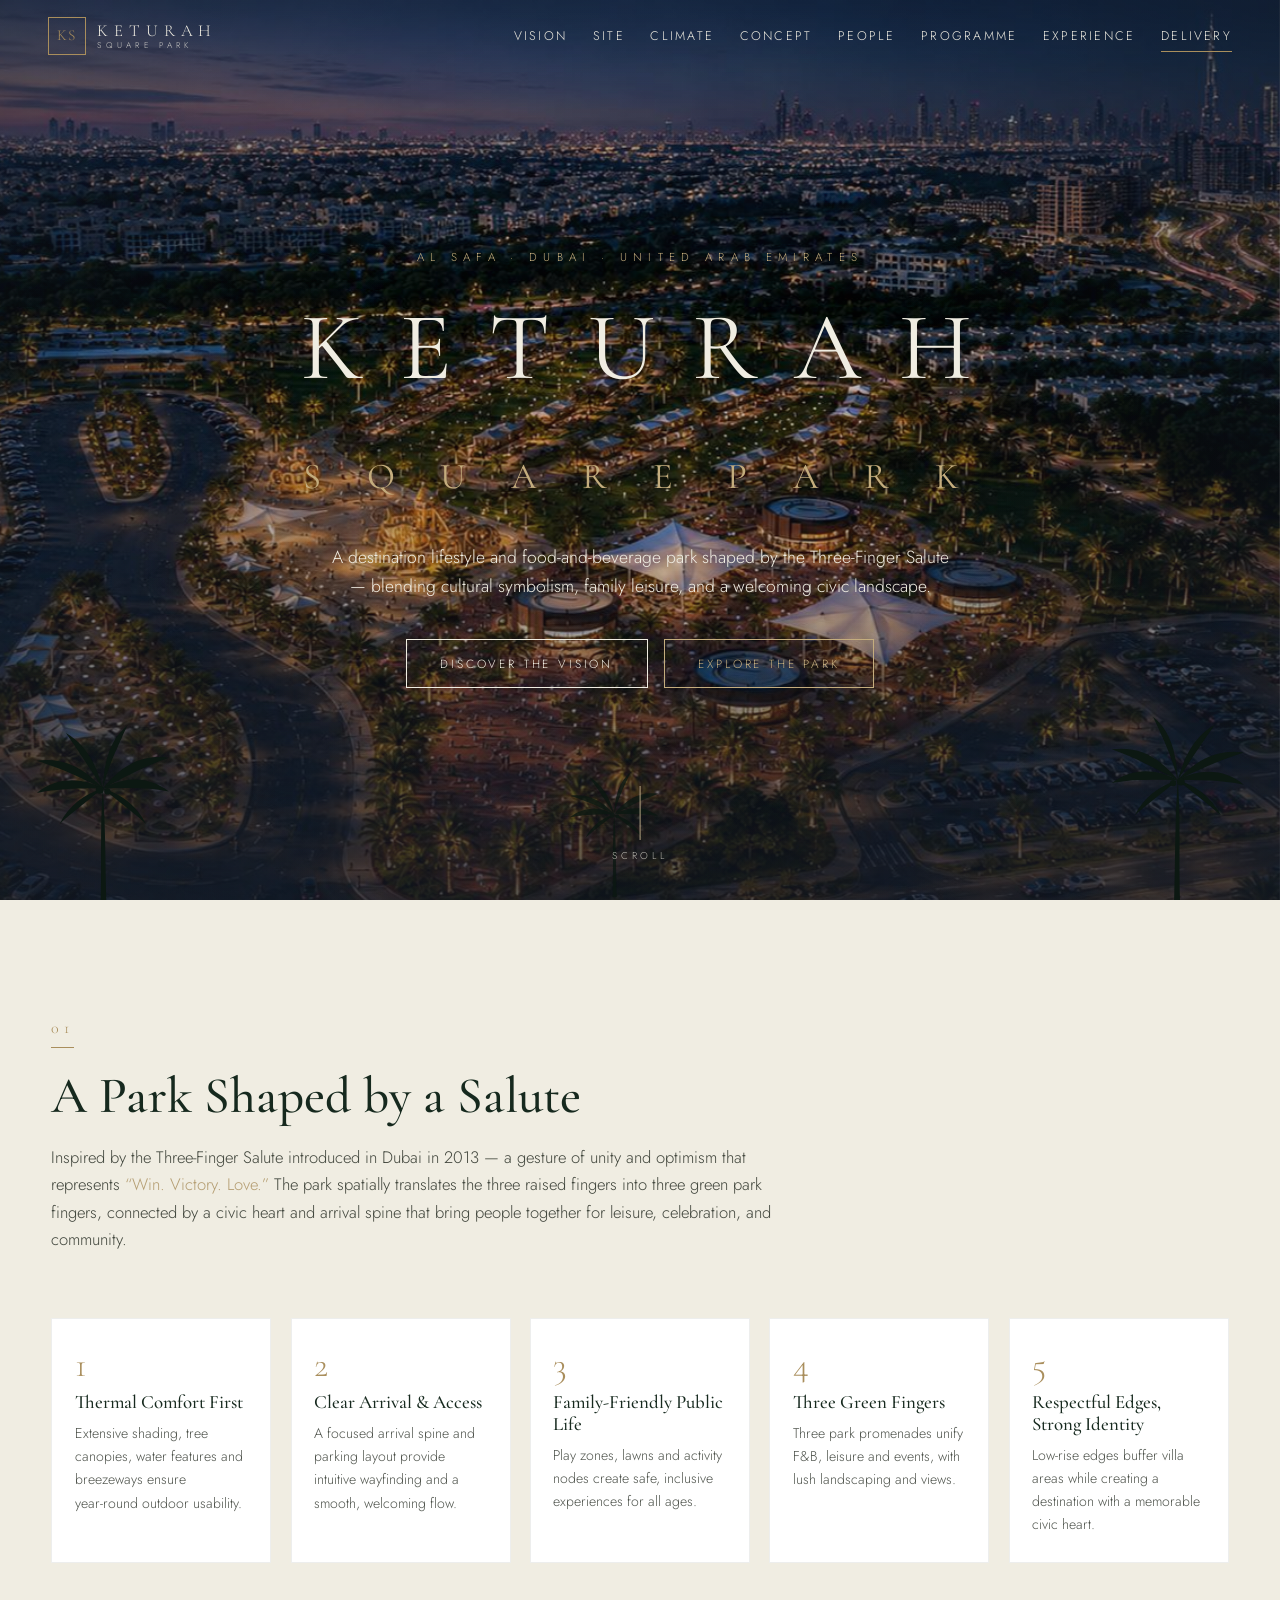
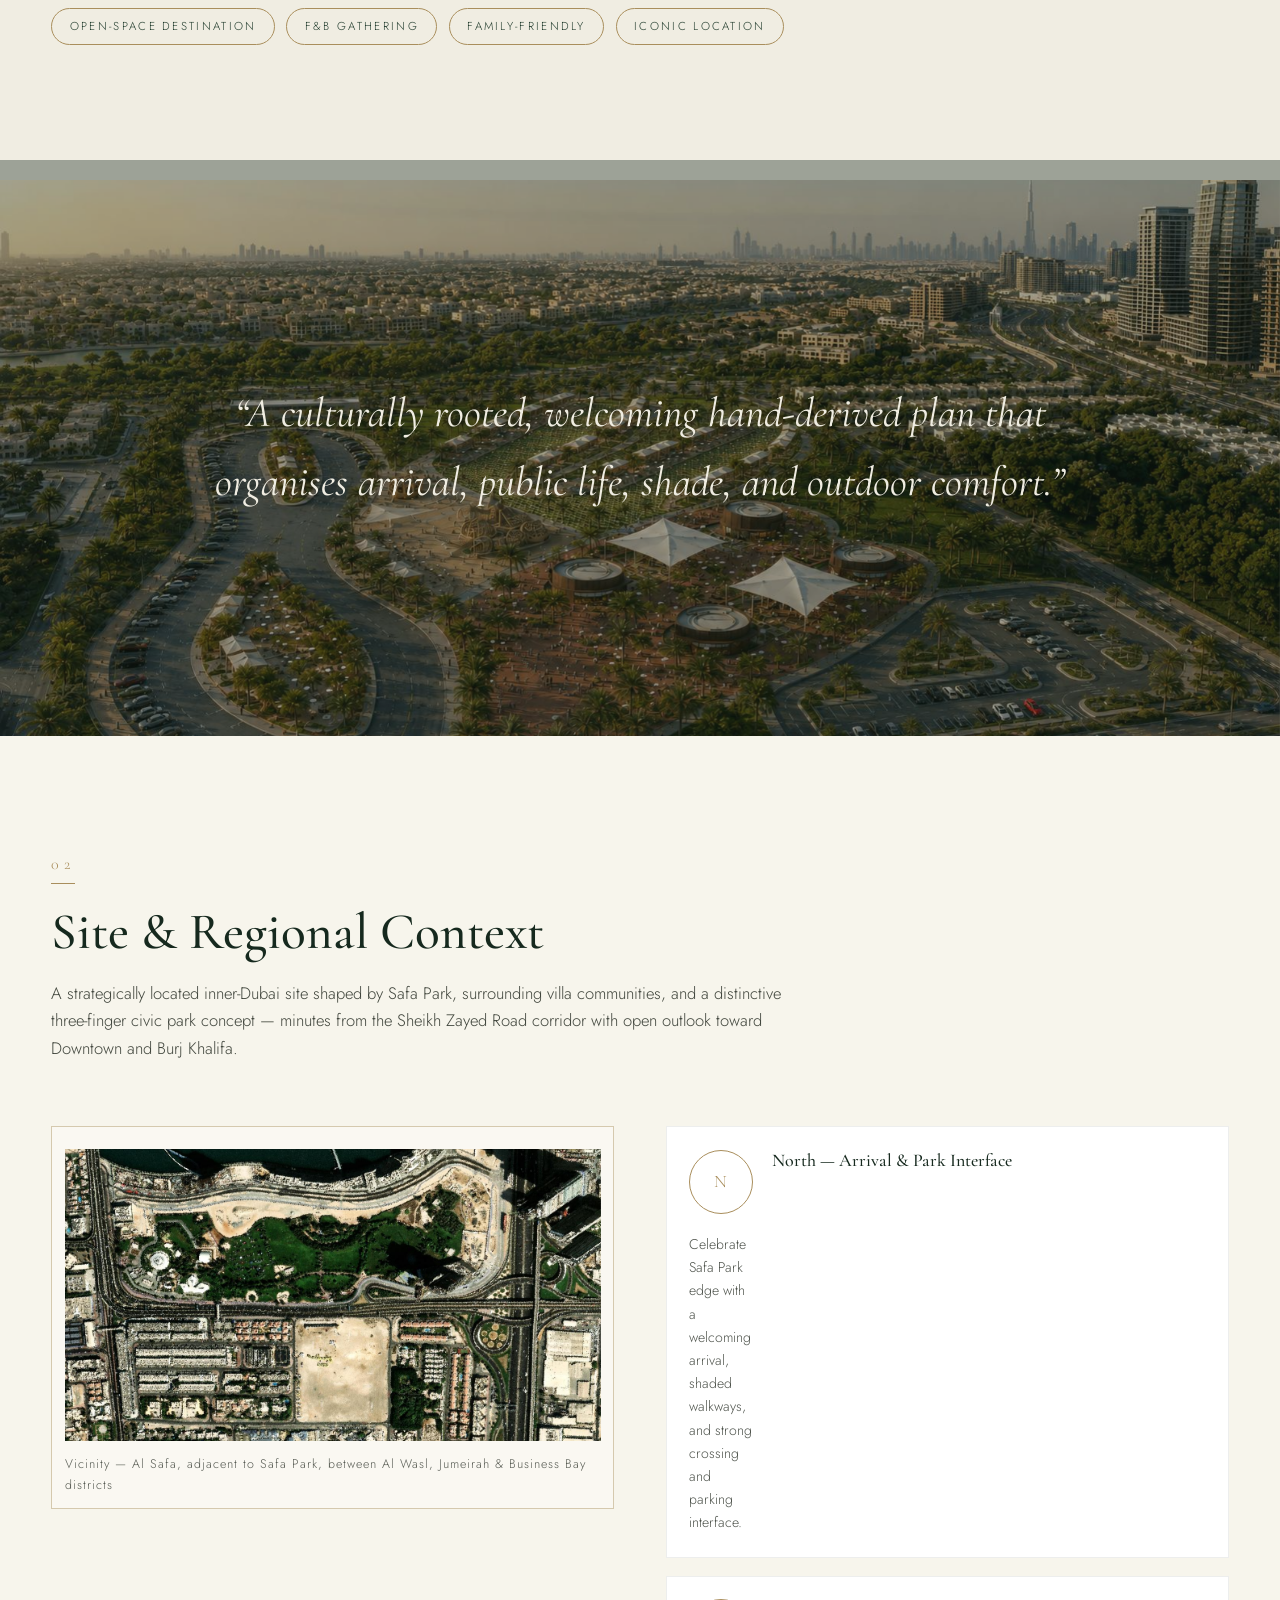
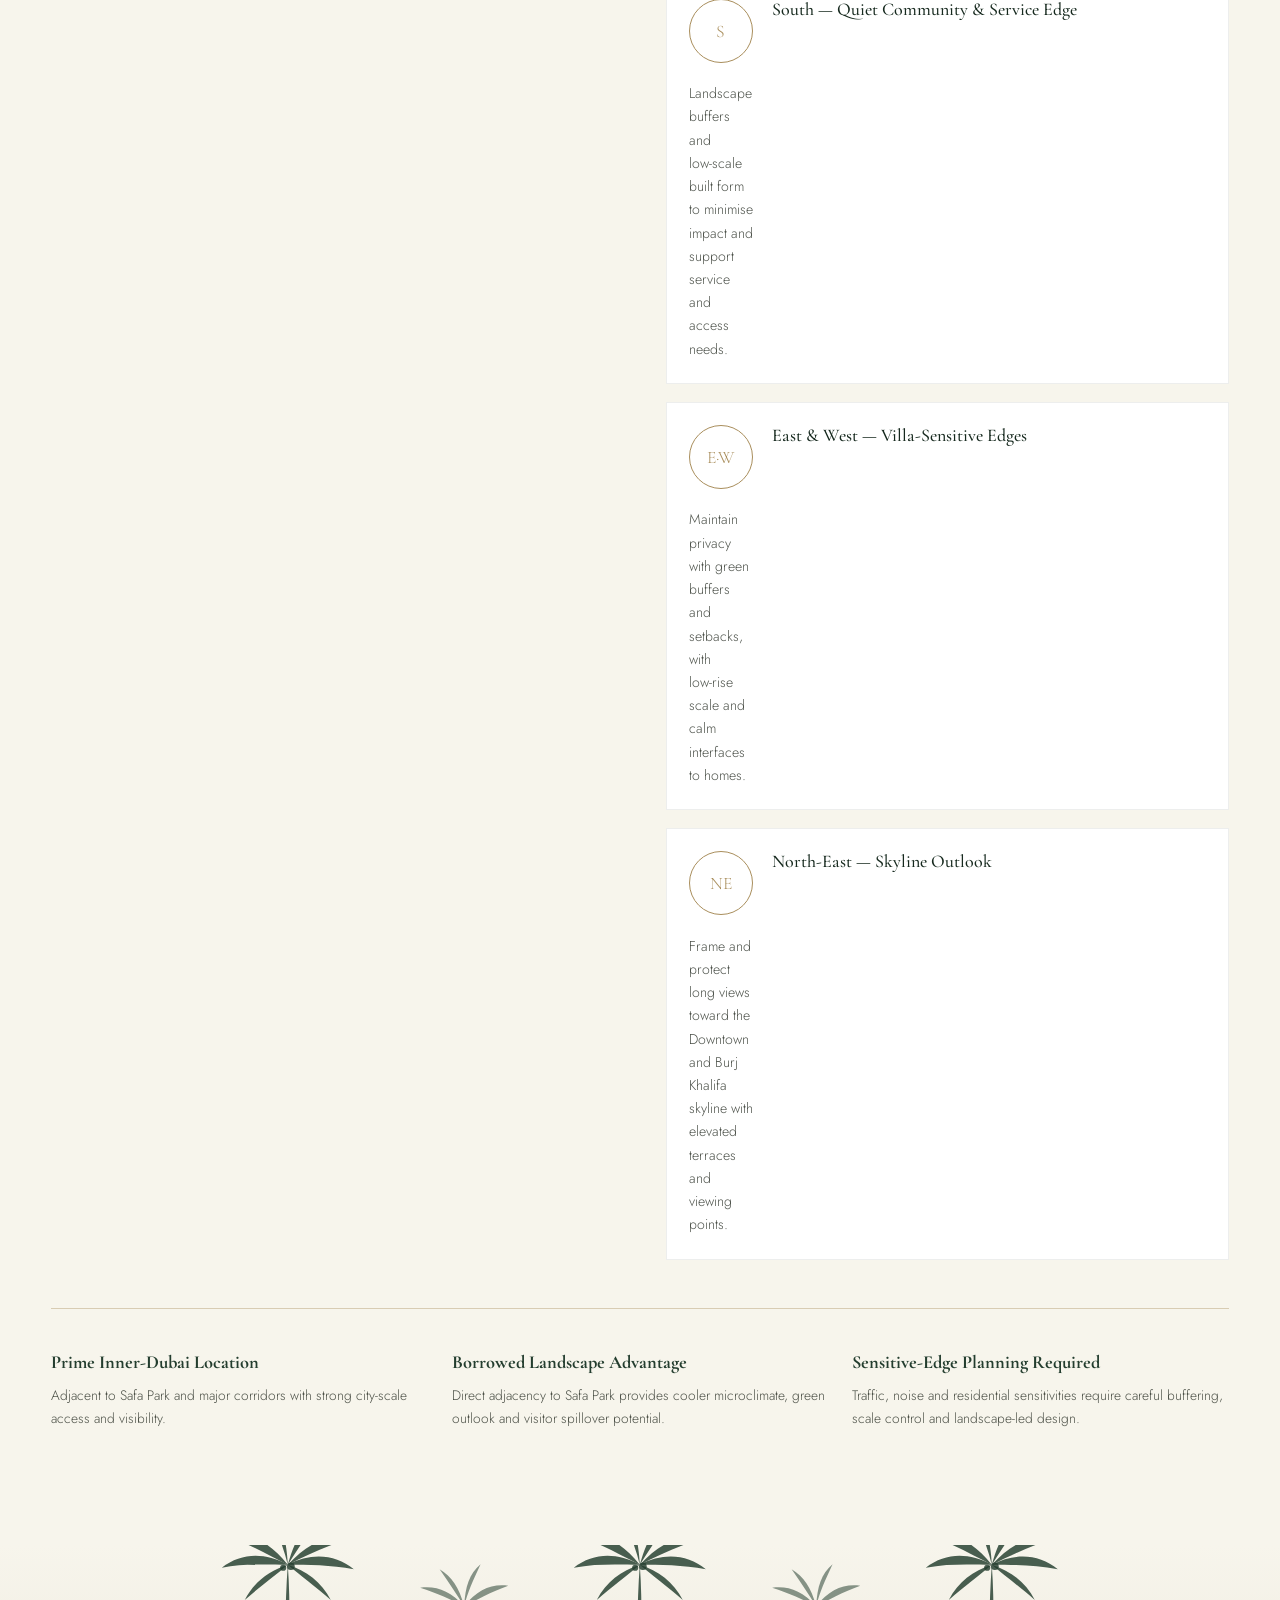
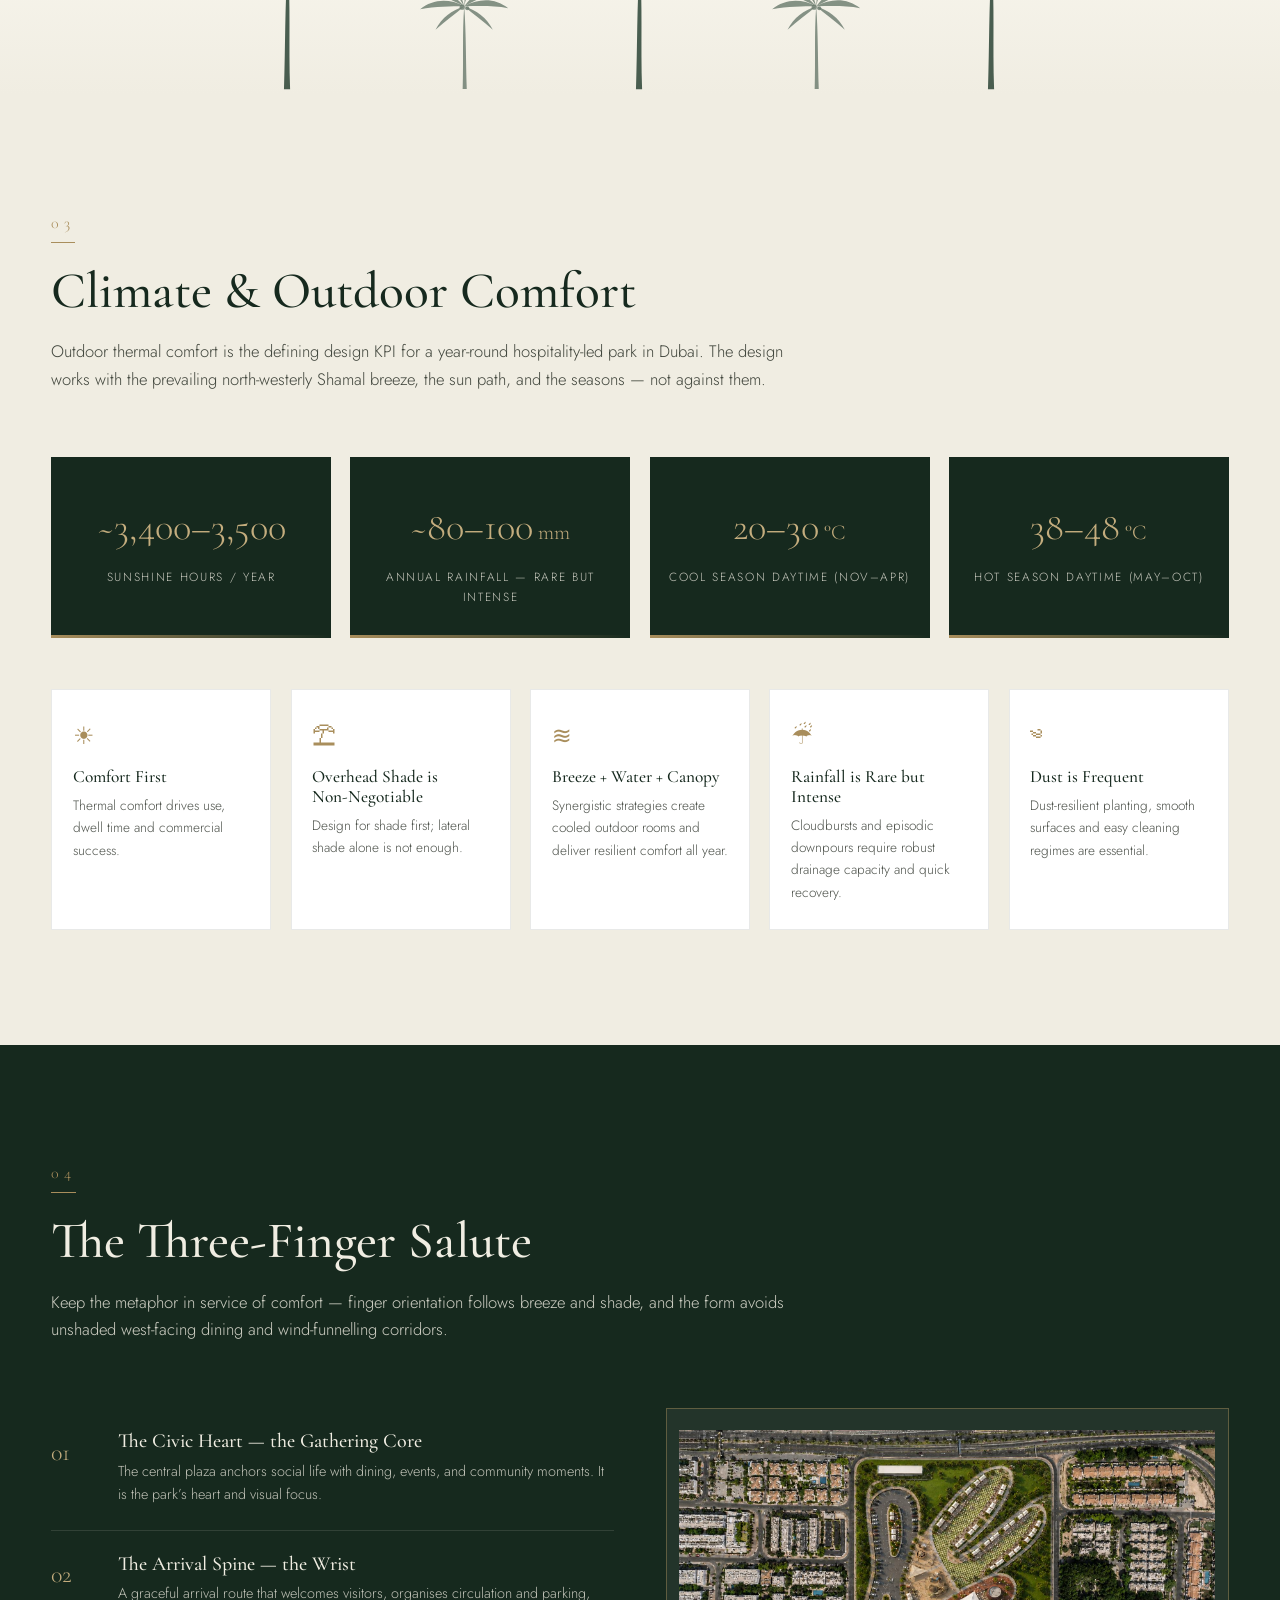
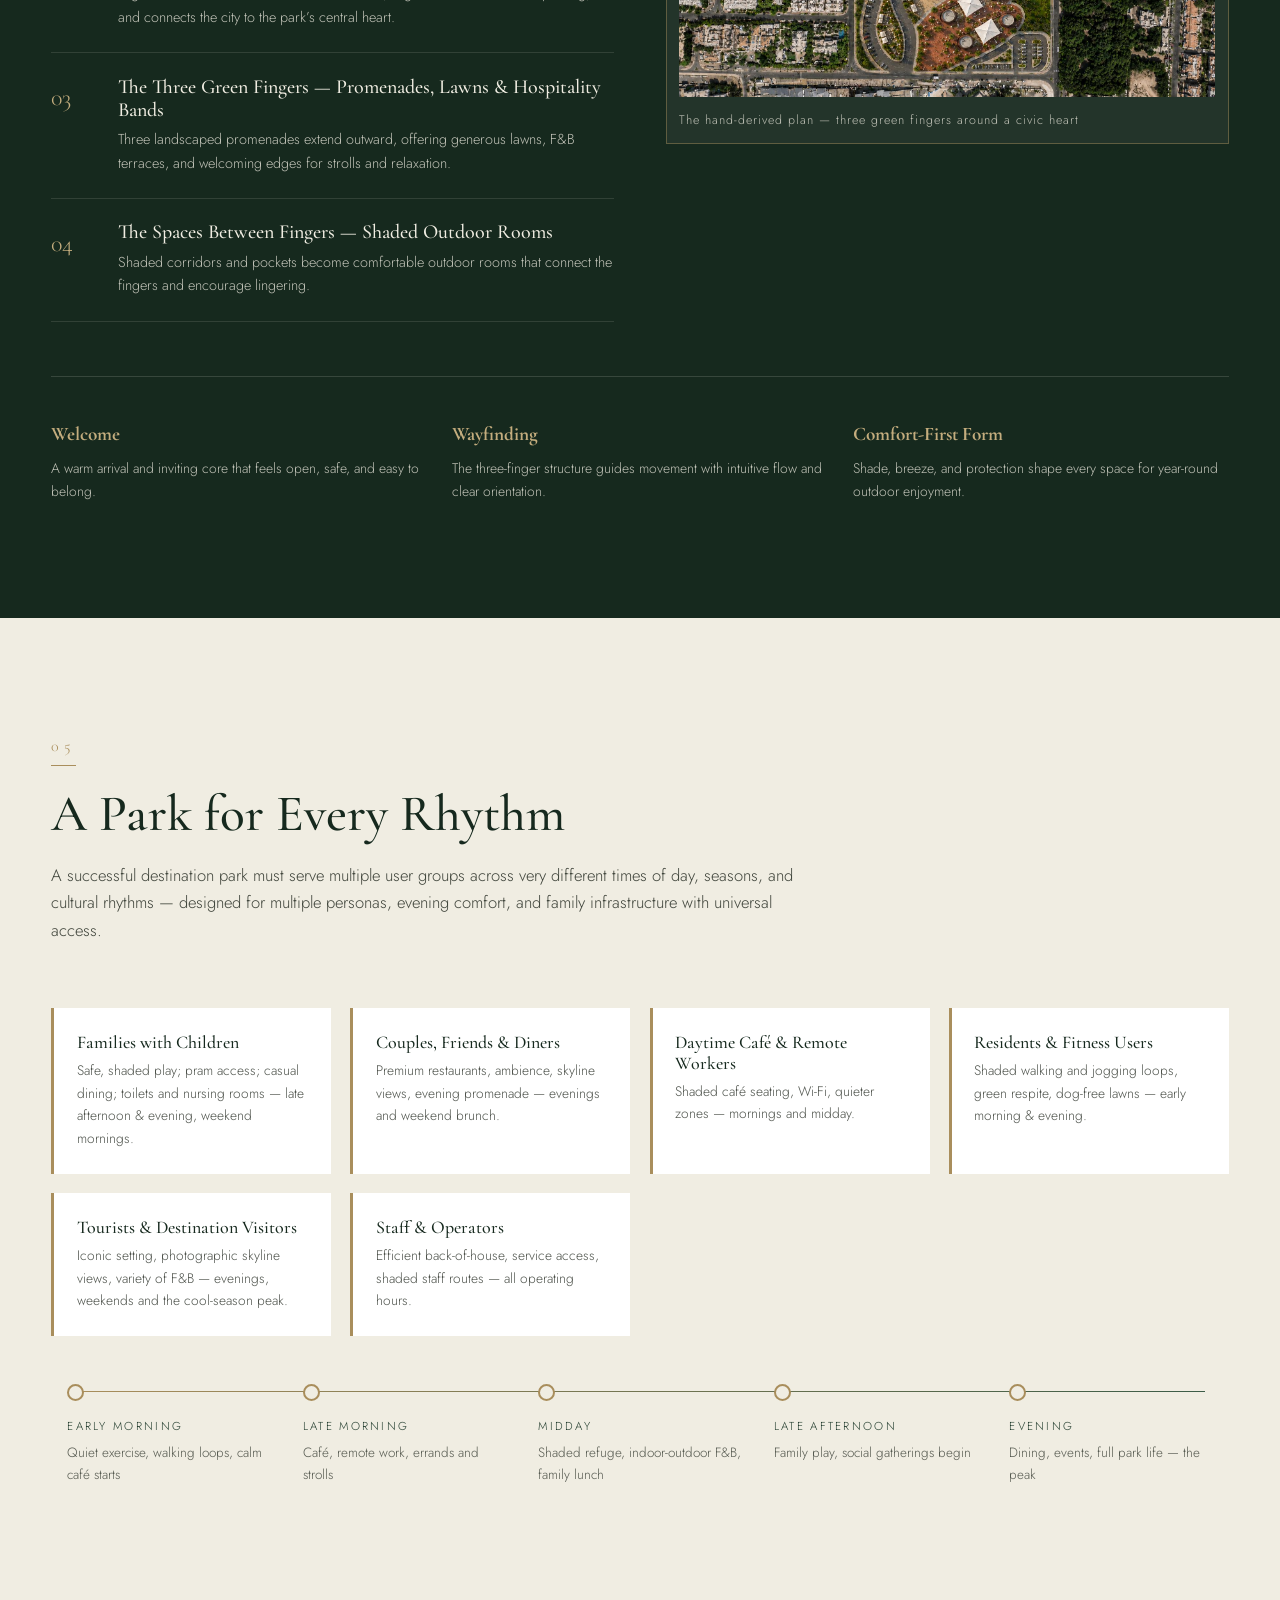
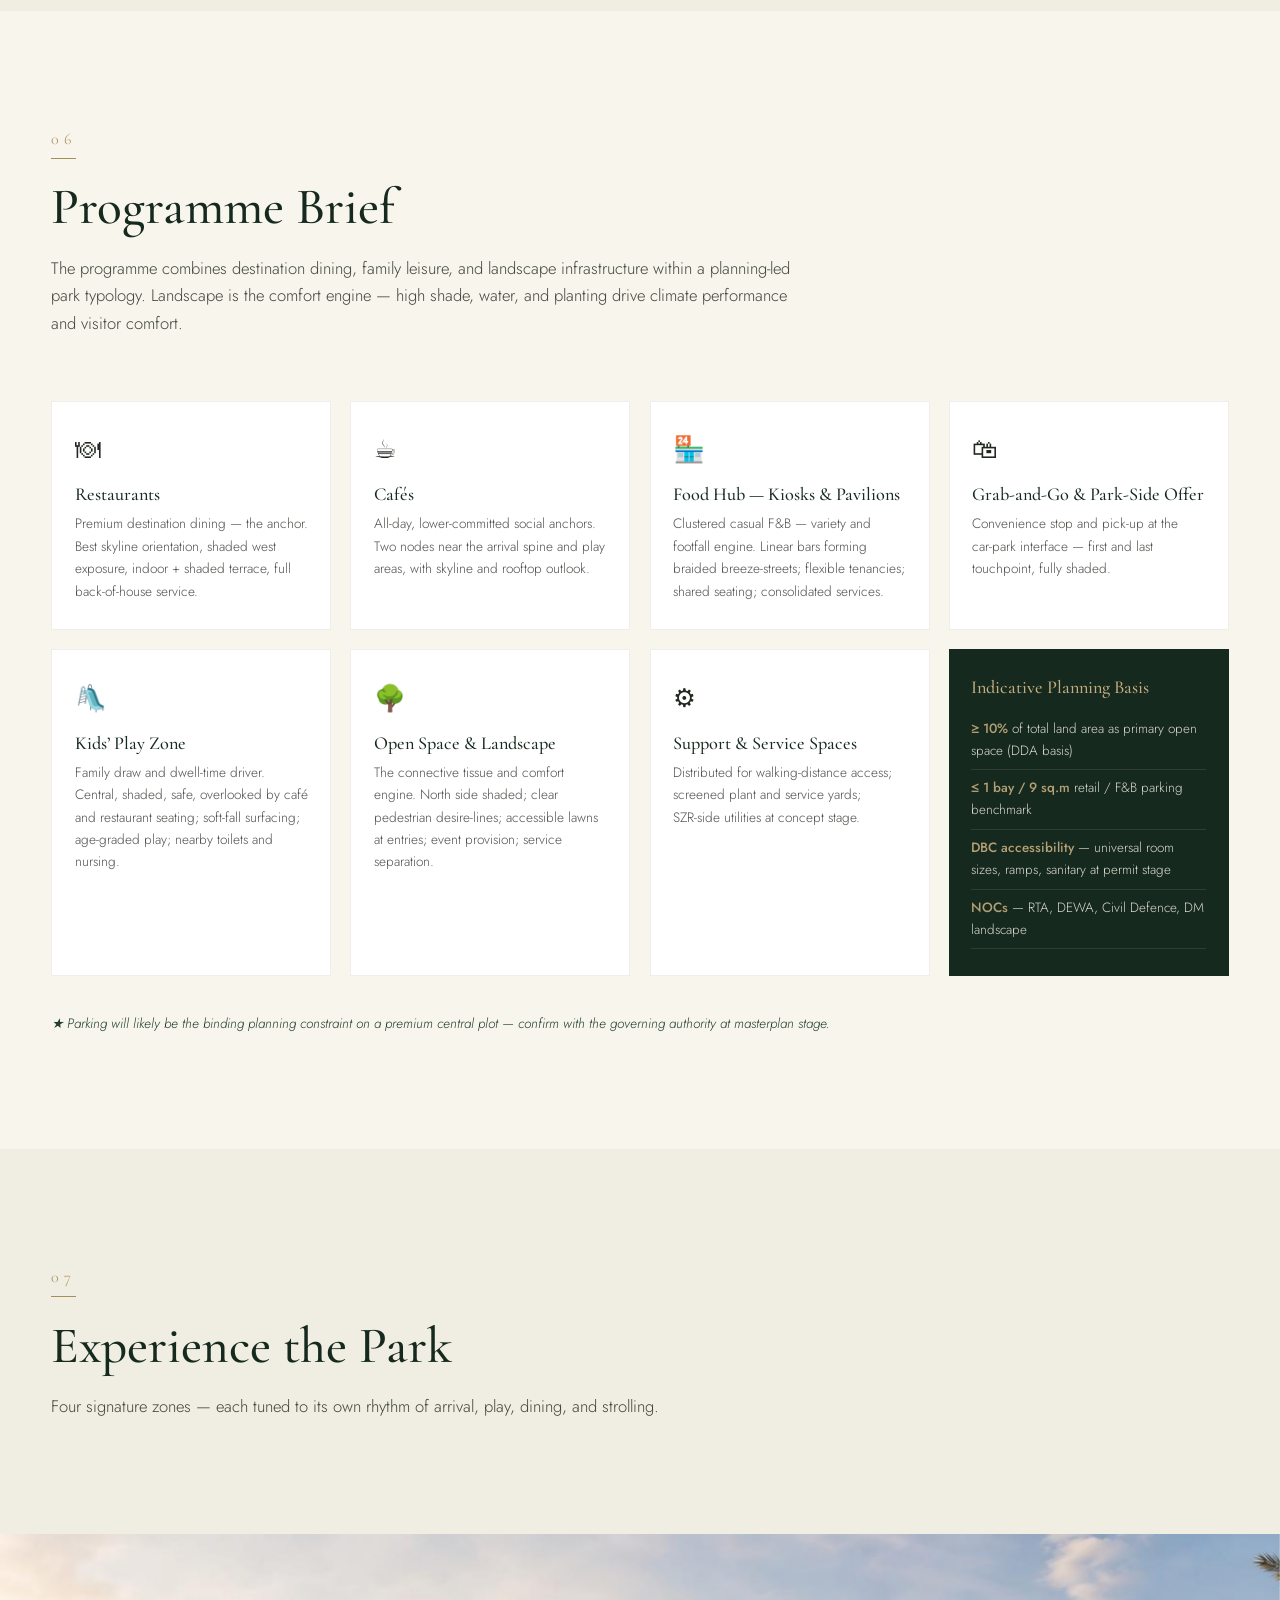
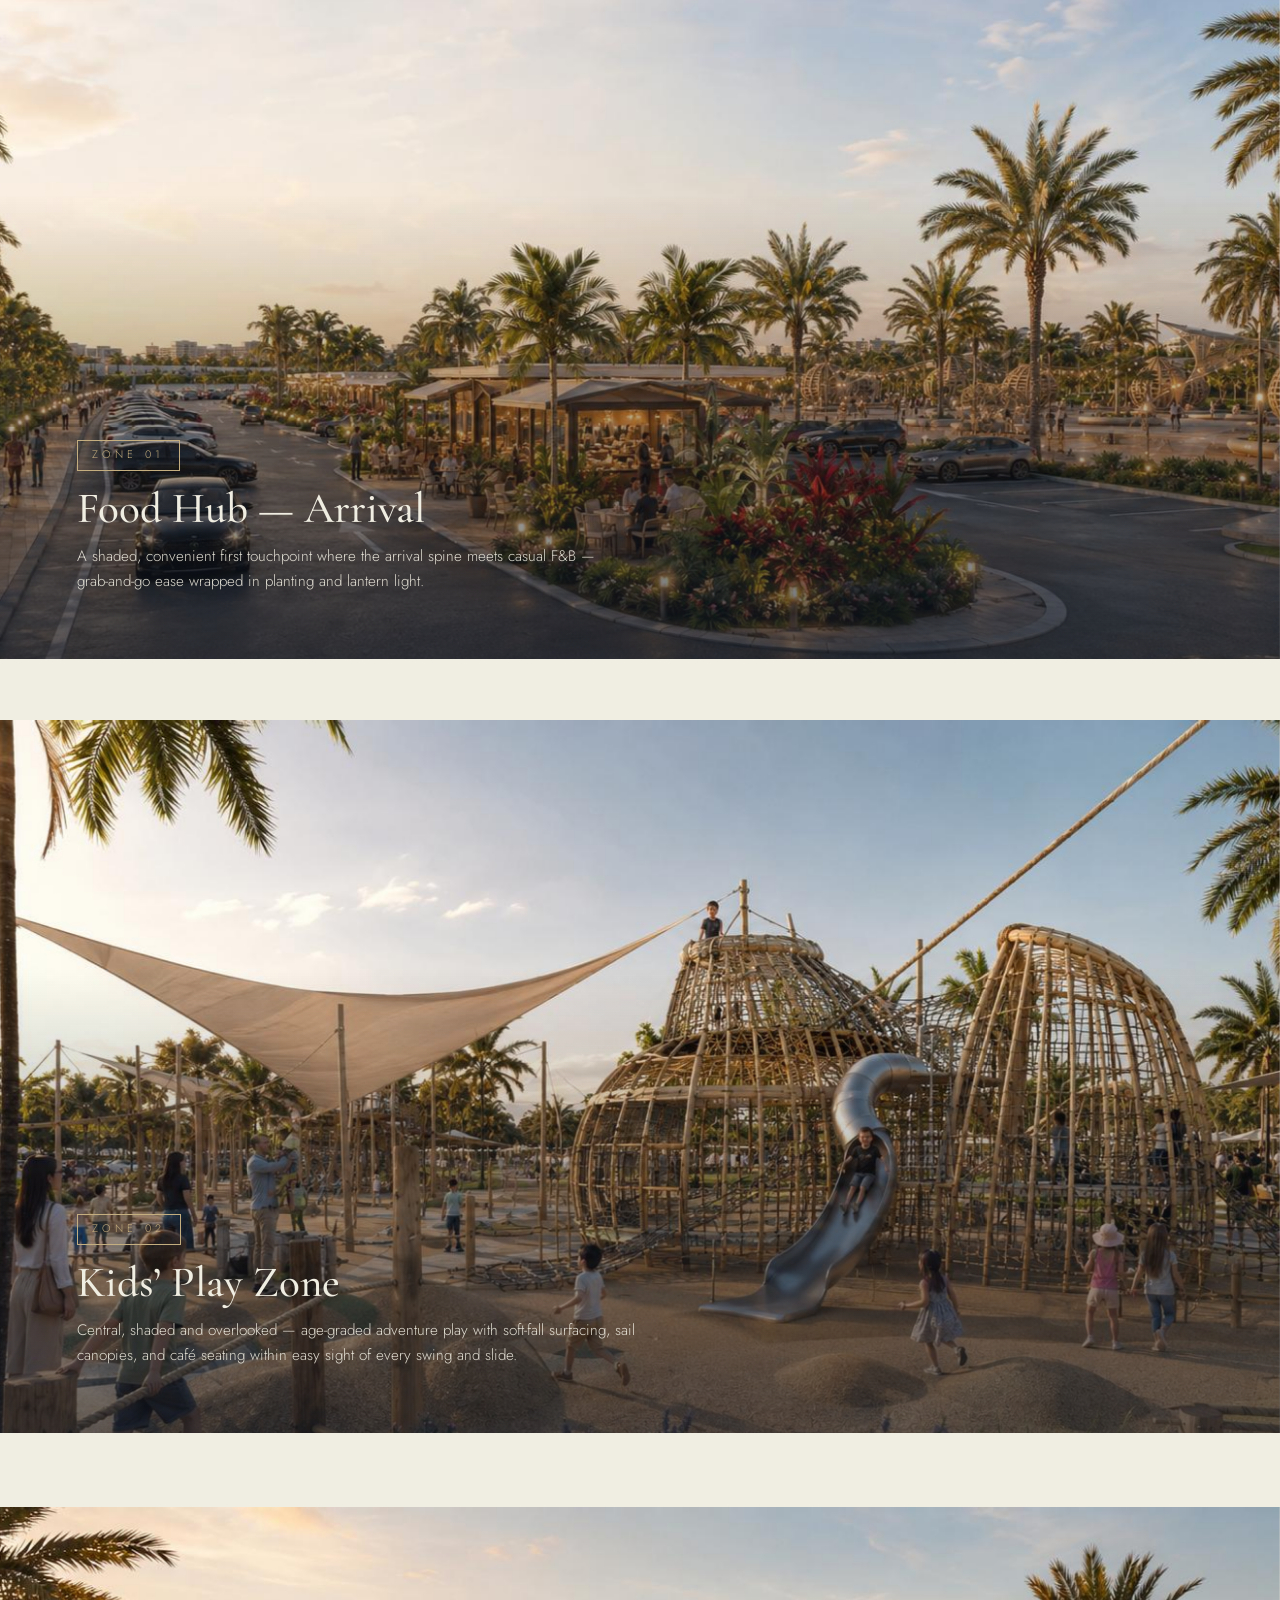
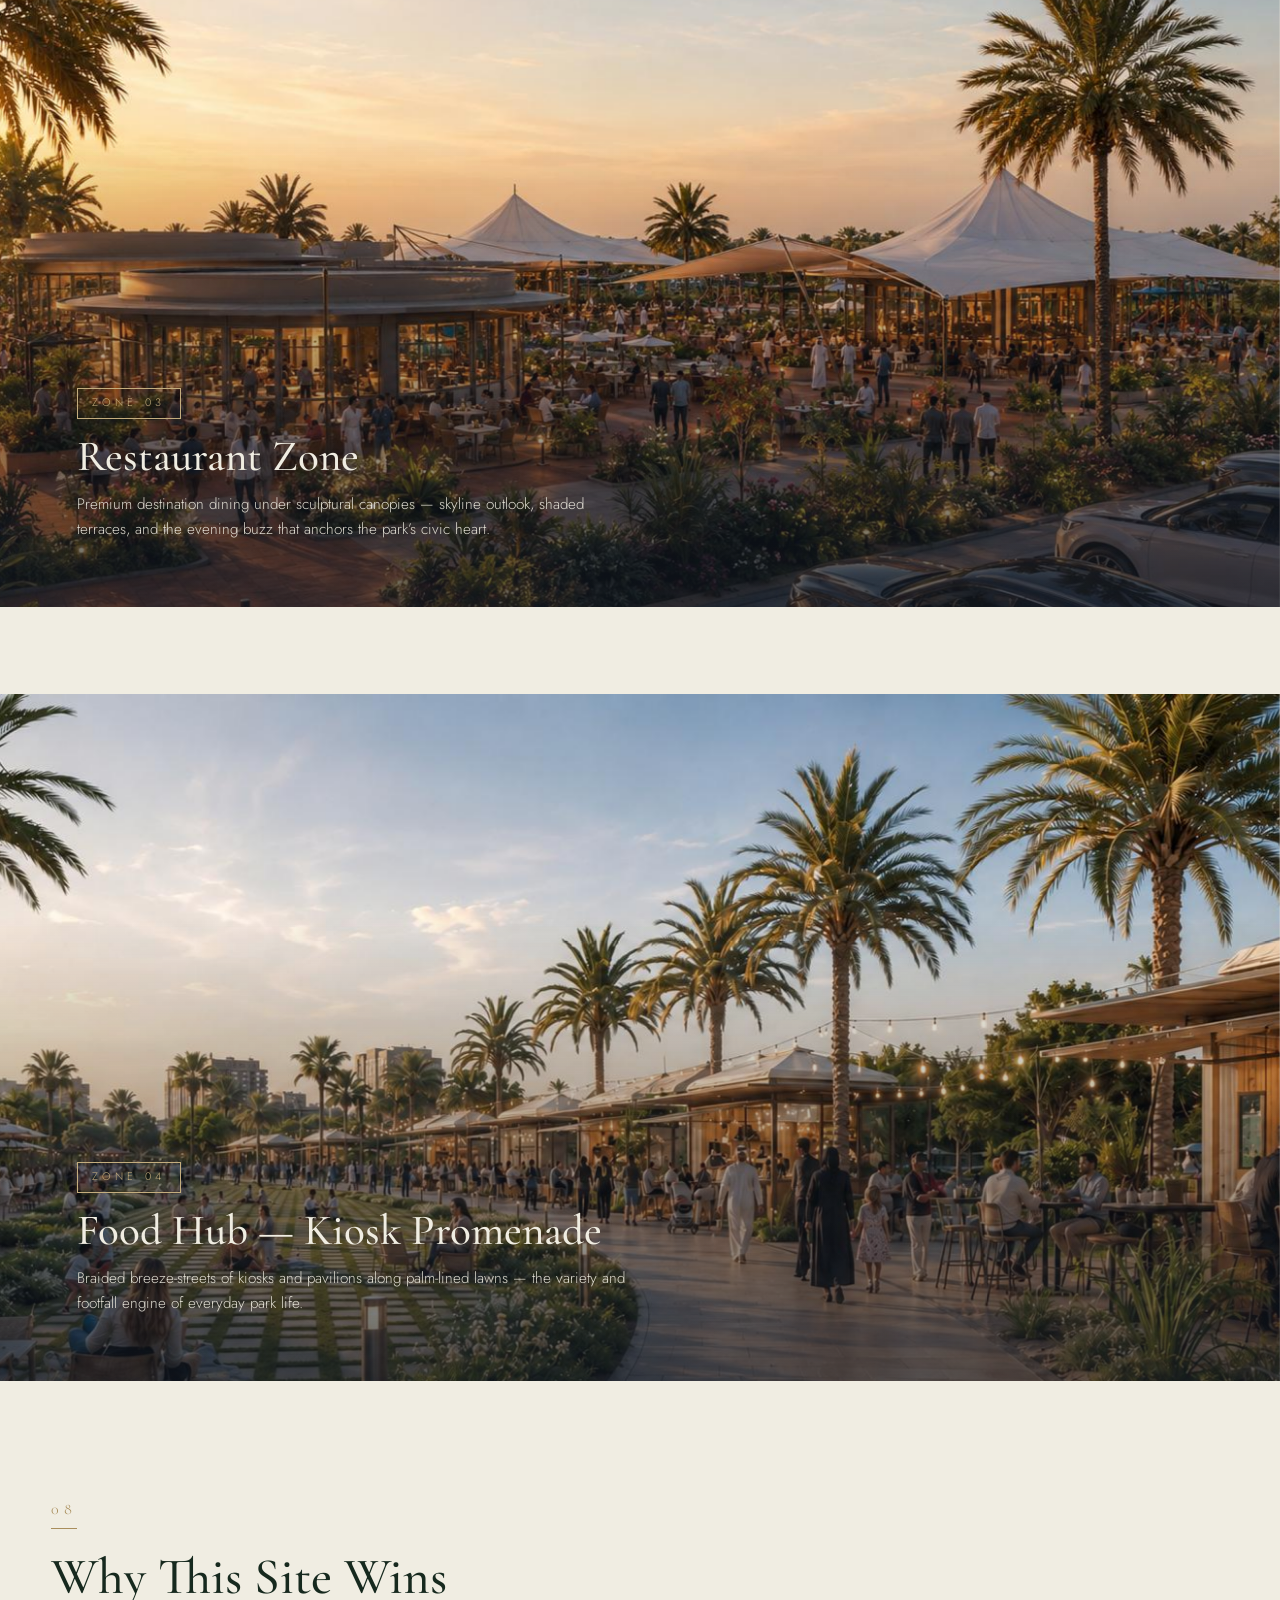
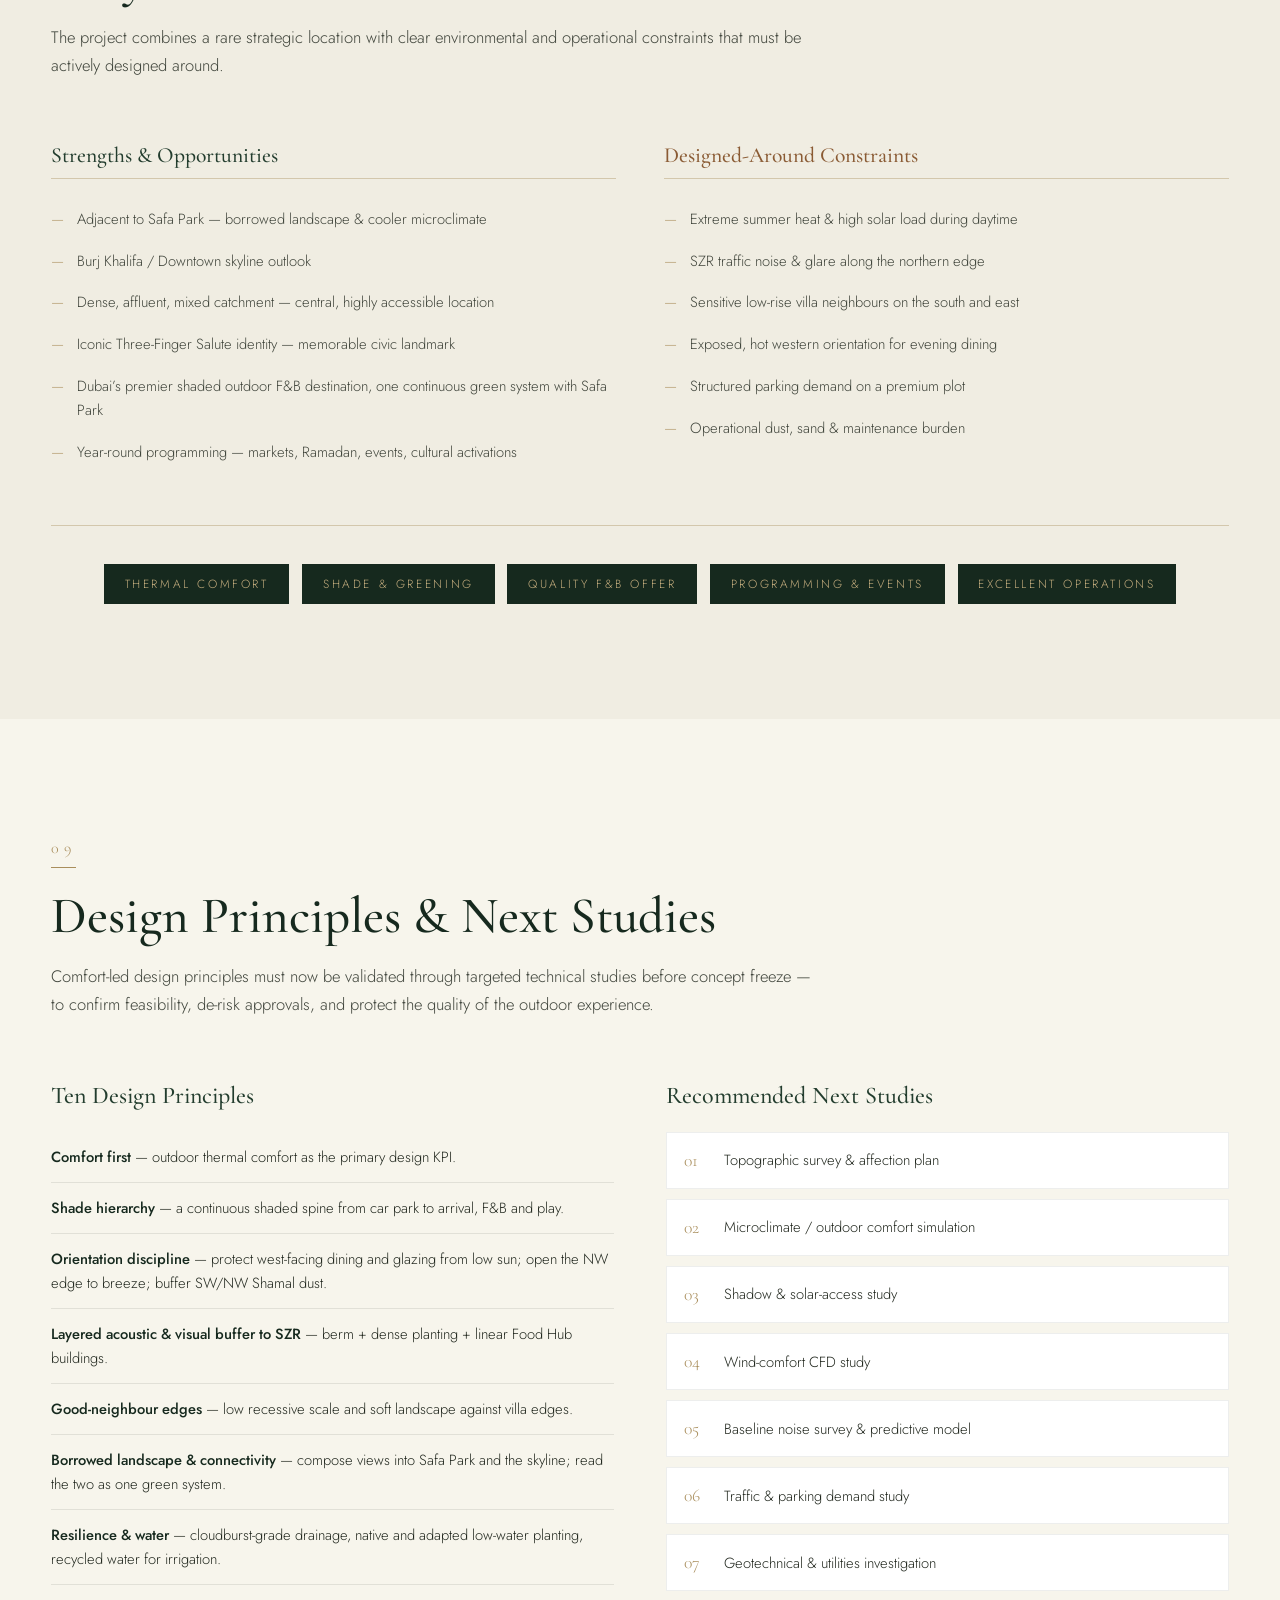
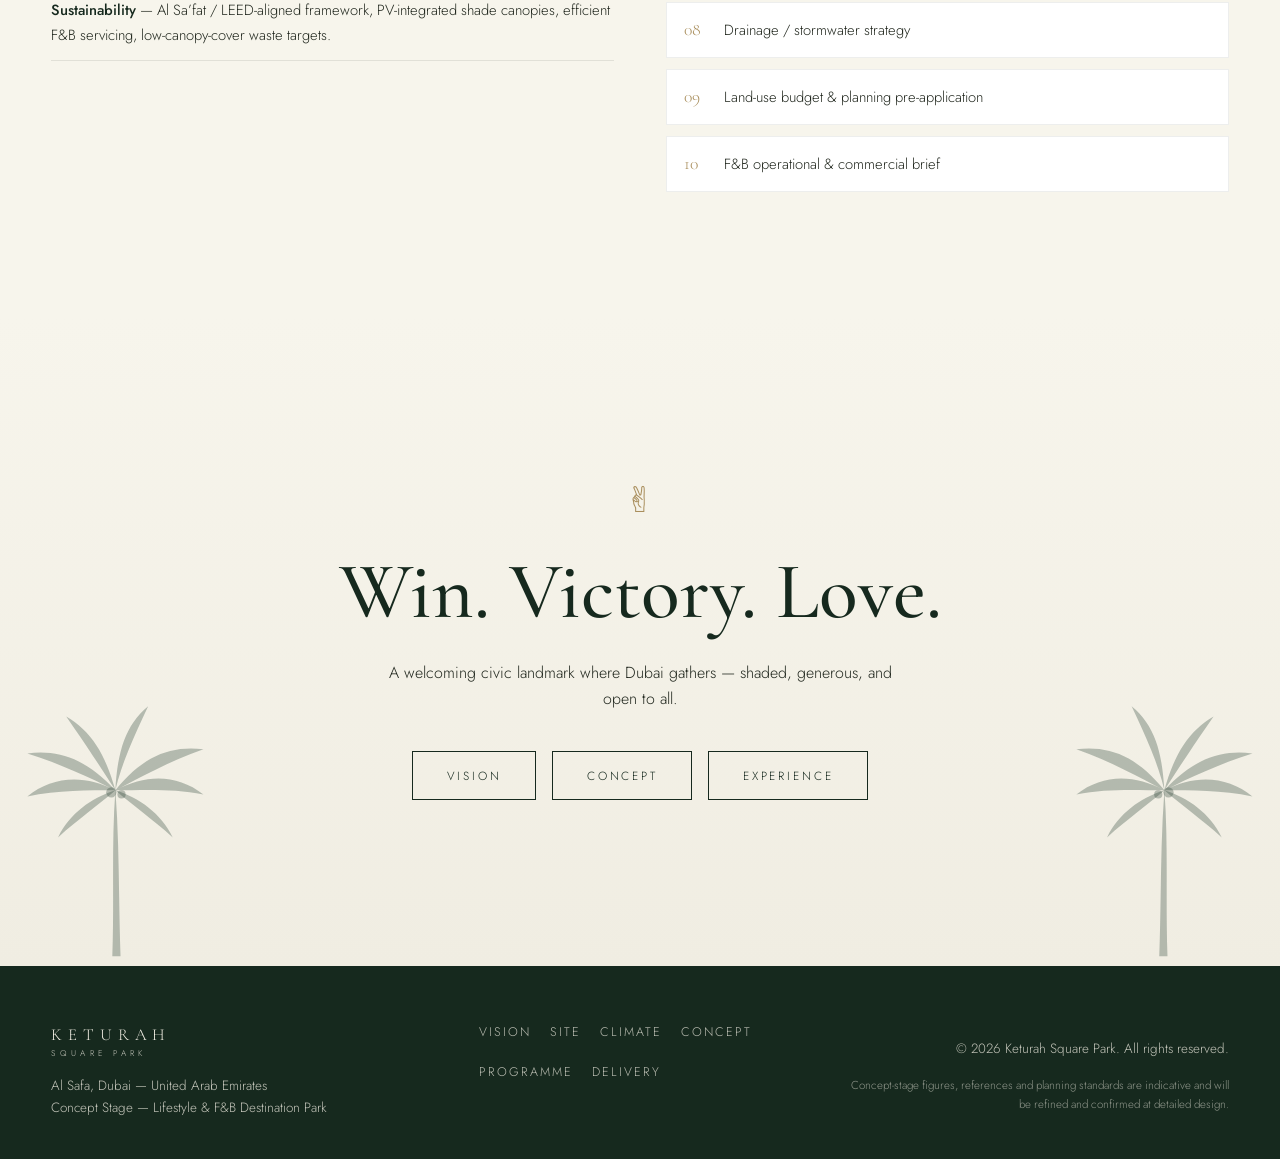
==== index.html @ 982b16ae "Build Keturah Square Park concept website Single-page site for the Al Safa lifestyle & F&B destinati" ====
<!DOCTYPE html>
<html lang="en">
<head>
  <meta charset="UTF-8">
  <meta name="viewport" content="width=device-width, initial-scale=1.0">
  <title>Keturah Square Park — A Destination Lifestyle &amp; F&amp;B Park · Al Safa, Dubai</title>
  <meta name="description" content="Keturah Square Park — a destination lifestyle and food-and-beverage park shaped by the Three-Finger Salute concept, blending cultural symbolism, family leisure, and a welcoming civic landscape in Al Safa, Dubai.">
  <link rel="preconnect" href="https://fonts.googleapis.com">
  <link rel="preconnect" href="https://fonts.gstatic.com" crossorigin>
  <link href="https://fonts.googleapis.com/css2?family=Cormorant+Garamond:ital,wght@0,300;0,400;0,500;0,600;1,400&family=Jost:wght@300;400;500;600&display=swap" rel="stylesheet">
  <link rel="stylesheet" href="css/style.css">
</head>
<body>

  <!-- ====================== NAVIGATION ====================== -->
  <div class="scroll-progress" aria-hidden="true"><span id="scrollProgressBar"></span></div>

  <header class="site-nav" id="siteNav">
    <a class="nav-brand" href="#top">
      <span class="brand-mark" aria-hidden="true">KS</span>
      <span class="brand-name">KETURAH<em>SQUARE PARK</em></span>
    </a>
    <nav class="nav-links" id="navLinks" aria-label="Primary">
      <a href="#vision">Vision</a>
      <a href="#site">Site</a>
      <a href="#climate">Climate</a>
      <a href="#concept">Concept</a>
      <a href="#people">People</a>
      <a href="#programme">Programme</a>
      <a href="#experience">Experience</a>
      <a href="#delivery">Delivery</a>
    </nav>
    <button class="nav-toggle" id="navToggle" aria-label="Toggle menu" aria-expanded="false">
      <span></span><span></span>
    </button>
  </header>

  <main id="top">

    <!-- ====================== HERO ====================== -->
    <section class="hero" id="hero">
      <div class="hero-media" data-parallax="0.35">
        <img src="assets/img/hero-night.jpg" alt="Aerial dusk view of Keturah Square Park glowing against the Dubai skyline" fetchpriority="high">
      </div>
      <div class="hero-veil" aria-hidden="true"></div>
      <div class="hero-fireflies" id="fireflies" aria-hidden="true"></div>

      <div class="hero-content">
        <p class="hero-kicker reveal">Al Safa &middot; Dubai &middot; United Arab Emirates</p>
        <h1 class="hero-title" aria-label="Keturah Square Park">
          <span class="line" aria-hidden="true"><span>K E T U R A H</span></span>
          <span class="line sub" aria-hidden="true"><span>S Q U A R E&ensp;P A R K</span></span>
        </h1>
        <p class="hero-sub reveal">A destination lifestyle and food&#8209;and&#8209;beverage park shaped by the
          Three&#8209;Finger Salute — blending cultural symbolism, family leisure, and a welcoming civic landscape.</p>
        <div class="hero-cta reveal">
          <a class="btn btn-light" href="#vision">Discover the Vision</a>
          <a class="btn btn-ghost" href="#experience">Explore the Park</a>
        </div>
      </div>

      <a class="scroll-cue" href="#vision" aria-label="Scroll to vision">
        <span class="cue-line"></span><span class="cue-text">Scroll</span>
      </a>

      <!-- Animated palm silhouettes in hero foreground -->
      <div class="hero-trees" aria-hidden="true">
        <div class="tree-slot t1" data-tree data-sway="6s"></div>
        <div class="tree-slot t2" data-tree data-sway="7.5s"></div>
        <div class="tree-slot t3" data-tree data-sway="5.2s"></div>
      </div>
    </section>

    <!-- ====================== 01 VISION ====================== -->
    <section class="section" id="vision">
      <div class="container">
        <div class="section-head reveal">
          <span class="sec-num">01</span>
          <h2>A Park Shaped by a Salute</h2>
          <p class="lede">Inspired by the Three&#8209;Finger Salute introduced in Dubai in 2013 — a gesture of unity
            and optimism that represents <em class="gold">“Win. Victory. Love.”</em> The park spatially translates the
            three raised fingers into three green park fingers, connected by a civic heart and arrival spine that
            bring people together for leisure, celebration, and community.</p>
        </div>

        <div class="drivers" id="drivers">
          <article class="driver reveal">
            <span class="driver-num">1</span>
            <h3>Thermal Comfort First</h3>
            <p>Extensive shading, tree canopies, water features and breezeways ensure year&#8209;round outdoor usability.</p>
          </article>
          <article class="driver reveal">
            <span class="driver-num">2</span>
            <h3>Clear Arrival &amp; Access</h3>
            <p>A focused arrival spine and parking layout provide intuitive wayfinding and a smooth, welcoming flow.</p>
          </article>
          <article class="driver reveal">
            <span class="driver-num">3</span>
            <h3>Family&#8209;Friendly Public Life</h3>
            <p>Play zones, lawns and activity nodes create safe, inclusive experiences for all ages.</p>
          </article>
          <article class="driver reveal">
            <span class="driver-num">4</span>
            <h3>Three Green Fingers</h3>
            <p>Three park promenades unify F&amp;B, leisure and events, with lush landscaping and views.</p>
          </article>
          <article class="driver reveal">
            <span class="driver-num">5</span>
            <h3>Respectful Edges, Strong Identity</h3>
            <p>Low&#8209;rise edges buffer villa areas while creating a destination with a memorable civic heart.</p>
          </article>
        </div>

        <ul class="chip-row reveal" aria-label="Project identity">
          <li>Open&#8209;space destination</li>
          <li>F&amp;B gathering</li>
          <li>Family&#8209;friendly</li>
          <li>Iconic location</li>
        </ul>
      </div>
    </section>

    <!-- ====================== PARALLAX QUOTE BAND ====================== -->
    <section class="band" aria-label="Park at sunset">
      <div class="band-media" data-parallax="0.25">
        <img src="assets/img/aerial-sunset.jpg" alt="Golden-hour aerial view across the three green fingers of Keturah Square Park" loading="lazy">
      </div>
      <div class="band-inner">
        <blockquote class="reveal">
          <p>“A culturally rooted, welcoming hand&#8209;derived plan that organises arrival, public life, shade,
            and outdoor comfort.”</p>
        </blockquote>
      </div>
    </section>

    <!-- ====================== 02 SITE ====================== -->
    <section class="section section-alt" id="site">
      <div class="container">
        <div class="section-head reveal">
          <span class="sec-num">02</span>
          <h2>Site &amp; Regional Context</h2>
          <p class="lede">A strategically located inner&#8209;Dubai site shaped by Safa Park, surrounding villa
            communities, and a distinctive three&#8209;finger civic park concept — minutes from the Sheikh Zayed Road
            corridor with open outlook toward Downtown and Burj Khalifa.</p>
        </div>

        <div class="split">
          <figure class="split-media tilt-frame reveal">
            <div class="parallax-window">
              <img src="assets/img/vicinity-map.jpg" alt="Satellite vicinity map showing the site adjacent to Safa Park and the Dubai Water Canal" data-parallax-inner="0.18" loading="lazy">
            </div>
            <figcaption>Vicinity — Al Safa, adjacent to Safa Park, between Al Wasl, Jumeirah &amp; Business Bay districts</figcaption>
          </figure>

          <div class="edge-cards">
            <article class="edge-card reveal">
              <span class="edge-dir">N</span>
              <h3>North — Arrival &amp; Park Interface</h3>
              <p>Celebrate Safa Park edge with a welcoming arrival, shaded walkways, and strong crossing and parking interface.</p>
            </article>
            <article class="edge-card reveal">
              <span class="edge-dir">S</span>
              <h3>South — Quiet Community &amp; Service Edge</h3>
              <p>Landscape buffers and low&#8209;scale built form to minimise impact and support service and access needs.</p>
            </article>
            <article class="edge-card reveal">
              <span class="edge-dir">E&middot;W</span>
              <h3>East &amp; West — Villa&#8209;Sensitive Edges</h3>
              <p>Maintain privacy with green buffers and setbacks, with low&#8209;rise scale and calm interfaces to homes.</p>
            </article>
            <article class="edge-card reveal">
              <span class="edge-dir">NE</span>
              <h3>North&#8209;East — Skyline Outlook</h3>
              <p>Frame and protect long views toward the Downtown and Burj Khalifa skyline with elevated terraces and viewing points.</p>
            </article>
          </div>
        </div>

        <div class="insight-strip reveal">
          <div><h4>Prime Inner&#8209;Dubai Location</h4><p>Adjacent to Safa Park and major corridors with strong city&#8209;scale access and visibility.</p></div>
          <div><h4>Borrowed Landscape Advantage</h4><p>Direct adjacency to Safa Park provides cooler microclimate, green outlook and visitor spillover potential.</p></div>
          <div><h4>Sensitive&#8209;Edge Planning Required</h4><p>Traffic, noise and residential sensitivities require careful buffering, scale control and landscape&#8209;led design.</p></div>
        </div>
      </div>
    </section>

    <!-- ====================== TREE DIVIDER ====================== -->
    <div class="tree-divider" aria-hidden="true">
      <div class="grove" id="grove"></div>
    </div>

    <!-- ====================== 03 CLIMATE ====================== -->
    <section class="section" id="climate">
      <div class="container">
        <div class="section-head reveal">
          <span class="sec-num">03</span>
          <h2>Climate &amp; Outdoor Comfort</h2>
          <p class="lede">Outdoor thermal comfort is the defining design KPI for a year&#8209;round
            hospitality&#8209;led park in Dubai. The design works with the prevailing north&#8209;westerly Shamal
            breeze, the sun path, and the seasons — not against them.</p>
        </div>

        <div class="stats reveal">
          <div class="stat">
            <span class="stat-value"><span class="count" data-count="3500" data-prefix="~3,400–">3,500</span></span>
            <span class="stat-label">Sunshine hours / year</span>
          </div>
          <div class="stat">
            <span class="stat-value"><span class="count" data-count="100" data-prefix="~80–">100</span><small> mm</small></span>
            <span class="stat-label">Annual rainfall — rare but intense</span>
          </div>
          <div class="stat">
            <span class="stat-value"><span class="count" data-count="30" data-prefix="20–">30</span><small> °C</small></span>
            <span class="stat-label">Cool season daytime (Nov–Apr)</span>
          </div>
          <div class="stat">
            <span class="stat-value"><span class="count" data-count="48" data-prefix="38–">48</span><small> °C</small></span>
            <span class="stat-label">Hot season daytime (May–Oct)</span>
          </div>
        </div>

        <div class="insights">
          <article class="insight reveal">
            <span class="ins-icon">☀</span>
            <h3>Comfort First</h3>
            <p>Thermal comfort drives use, dwell time and commercial success.</p>
          </article>
          <article class="insight reveal">
            <span class="ins-icon">⛱</span>
            <h3>Overhead Shade is Non&#8209;Negotiable</h3>
            <p>Design for shade first; lateral shade alone is not enough.</p>
          </article>
          <article class="insight reveal">
            <span class="ins-icon">≋</span>
            <h3>Breeze + Water + Canopy</h3>
            <p>Synergistic strategies create cooled outdoor rooms and deliver resilient comfort all year.</p>
          </article>
          <article class="insight reveal">
            <span class="ins-icon">☔</span>
            <h3>Rainfall is Rare but Intense</h3>
            <p>Cloudbursts and episodic downpours require robust drainage capacity and quick recovery.</p>
          </article>
          <article class="insight reveal">
            <span class="ins-icon">༄</span>
            <h3>Dust is Frequent</h3>
            <p>Dust&#8209;resilient planting, smooth surfaces and easy cleaning regimes are essential.</p>
          </article>
        </div>
      </div>
    </section>

    <!-- ====================== 04 CONCEPT — THREE-FINGER SALUTE ====================== -->
    <section class="section section-dark" id="concept">
      <div class="container">
        <div class="section-head light reveal">
          <span class="sec-num">04</span>
          <h2>The Three&#8209;Finger Salute</h2>
          <p class="lede">Keep the metaphor in service of comfort — finger orientation follows breeze and shade,
            and the form avoids unshaded west&#8209;facing dining and wind&#8209;funnelling corridors.</p>
        </div>

        <div class="split rev">
          <figure class="split-media tilt-frame reveal">
            <div class="parallax-window">
              <img src="assets/img/access-aerial.jpg" alt="Aerial plan view showing the three-finger park layout within the villa neighbourhood" data-parallax-inner="0.18" loading="lazy">
            </div>
            <figcaption>The hand&#8209;derived plan — three green fingers around a civic heart</figcaption>
          </figure>

          <ol class="anatomy">
            <li class="reveal">
              <h3>The Civic Heart — the Gathering Core</h3>
              <p>The central plaza anchors social life with dining, events, and community moments. It is the park’s heart and visual focus.</p>
            </li>
            <li class="reveal">
              <h3>The Arrival Spine — the Wrist</h3>
              <p>A graceful arrival route that welcomes visitors, organises circulation and parking, and connects the city to the park’s central heart.</p>
            </li>
            <li class="reveal">
              <h3>The Three Green Fingers — Promenades, Lawns &amp; Hospitality Bands</h3>
              <p>Three landscaped promenades extend outward, offering generous lawns, F&amp;B terraces, and welcoming edges for strolls and relaxation.</p>
            </li>
            <li class="reveal">
              <h3>The Spaces Between Fingers — Shaded Outdoor Rooms</h3>
              <p>Shaded corridors and pockets become comfortable outdoor rooms that connect the fingers and encourage lingering.</p>
            </li>
          </ol>
        </div>

        <div class="value-row">
          <div class="reveal"><h4>Welcome</h4><p>A warm arrival and inviting core that feels open, safe, and easy to belong.</p></div>
          <div class="reveal"><h4>Wayfinding</h4><p>The three&#8209;finger structure guides movement with intuitive flow and clear orientation.</p></div>
          <div class="reveal"><h4>Comfort&#8209;First Form</h4><p>Shade, breeze, and protection shape every space for year&#8209;round outdoor enjoyment.</p></div>
        </div>
      </div>
    </section>

    <!-- ====================== 05 PEOPLE ====================== -->
    <section class="section" id="people">
      <div class="container">
        <div class="section-head reveal">
          <span class="sec-num">05</span>
          <h2>A Park for Every Rhythm</h2>
          <p class="lede">A successful destination park must serve multiple user groups across very different times
            of day, seasons, and cultural rhythms — designed for multiple personas, evening comfort, and
            family infrastructure with universal access.</p>
        </div>

        <div class="personas">
          <article class="persona reveal"><h3>Families with Children</h3><p>Safe, shaded play; pram access; casual dining; toilets and nursing rooms — late afternoon &amp; evening, weekend mornings.</p></article>
          <article class="persona reveal"><h3>Couples, Friends &amp; Diners</h3><p>Premium restaurants, ambience, skyline views, evening promenade — evenings and weekend brunch.</p></article>
          <article class="persona reveal"><h3>Daytime Café &amp; Remote Workers</h3><p>Shaded café seating, Wi&#8209;Fi, quieter zones — mornings and midday.</p></article>
          <article class="persona reveal"><h3>Residents &amp; Fitness Users</h3><p>Shaded walking and jogging loops, green respite, dog&#8209;free lawns — early morning &amp; evening.</p></article>
          <article class="persona reveal"><h3>Tourists &amp; Destination Visitors</h3><p>Iconic setting, photographic skyline views, variety of F&amp;B — evenings, weekends and the cool&#8209;season peak.</p></article>
          <article class="persona reveal"><h3>Staff &amp; Operators</h3><p>Efficient back&#8209;of&#8209;house, service access, shaded staff routes — all operating hours.</p></article>
        </div>

        <div class="day-journey reveal" aria-label="Time of day activity journey">
          <div class="journey-track">
            <div class="moment"><span class="m-time">Early Morning</span><p>Quiet exercise, walking loops, calm café starts</p></div>
            <div class="moment"><span class="m-time">Late Morning</span><p>Café, remote work, errands and strolls</p></div>
            <div class="moment"><span class="m-time">Midday</span><p>Shaded refuge, indoor&#8209;outdoor F&amp;B, family lunch</p></div>
            <div class="moment"><span class="m-time">Late Afternoon</span><p>Family play, social gatherings begin</p></div>
            <div class="moment"><span class="m-time">Evening</span><p>Dining, events, full park life — the peak</p></div>
          </div>
        </div>
      </div>
    </section>

    <!-- ====================== 06 PROGRAMME ====================== -->
    <section class="section section-alt" id="programme">
      <div class="container">
        <div class="section-head reveal">
          <span class="sec-num">06</span>
          <h2>Programme Brief</h2>
          <p class="lede">The programme combines destination dining, family leisure, and landscape infrastructure
            within a planning&#8209;led park typology. Landscape is the comfort engine — high shade, water, and
            planting drive climate performance and visitor comfort.</p>
        </div>

        <div class="programme-grid">
          <article class="prog reveal"><span class="prog-ic">🍽</span><h3>Restaurants</h3><p>Premium destination dining — the anchor. Best skyline orientation, shaded west exposure, indoor + shaded terrace, full back&#8209;of&#8209;house service.</p></article>
          <article class="prog reveal"><span class="prog-ic">☕</span><h3>Cafés</h3><p>All&#8209;day, lower&#8209;committed social anchors. Two nodes near the arrival spine and play areas, with skyline and rooftop outlook.</p></article>
          <article class="prog reveal"><span class="prog-ic">🏪</span><h3>Food Hub — Kiosks &amp; Pavilions</h3><p>Clustered casual F&amp;B — variety and footfall engine. Linear bars forming braided breeze&#8209;streets; flexible tenancies; shared seating; consolidated services.</p></article>
          <article class="prog reveal"><span class="prog-ic">🛍</span><h3>Grab&#8209;and&#8209;Go &amp; Park&#8209;Side Offer</h3><p>Convenience stop and pick&#8209;up at the car&#8209;park interface — first and last touchpoint, fully shaded.</p></article>
          <article class="prog reveal"><span class="prog-ic">🛝</span><h3>Kids’ Play Zone</h3><p>Family draw and dwell&#8209;time driver. Central, shaded, safe, overlooked by café and restaurant seating; soft&#8209;fall surfacing; age&#8209;graded play; nearby toilets and nursing.</p></article>
          <article class="prog reveal"><span class="prog-ic">🌳</span><h3>Open Space &amp; Landscape</h3><p>The connective tissue and comfort engine. North side shaded; clear pedestrian desire&#8209;lines; accessible lawns at entries; event provision; service separation.</p></article>
          <article class="prog reveal"><span class="prog-ic">⚙</span><h3>Support &amp; Service Spaces</h3><p>Distributed for walking&#8209;distance access; screened plant and service yards; SZR&#8209;side utilities at concept stage.</p></article>
          <article class="prog metric-card reveal">
            <h3>Indicative Planning Basis</h3>
            <ul>
              <li><strong>≥ 10%</strong> of total land area as primary open space (DDA basis)</li>
              <li><strong>≤ 1 bay / 9 sq.m</strong> retail / F&amp;B parking benchmark</li>
              <li><strong>DBC accessibility</strong> — universal room sizes, ramps, sanitary at permit stage</li>
              <li><strong>NOCs</strong> — RTA, DEWA, Civil Defence, DM landscape</li>
            </ul>
          </article>
        </div>

        <p class="note reveal">★ Parking will likely be the binding planning constraint on a premium central plot —
          confirm with the governing authority at masterplan stage.</p>
      </div>
    </section>

    <!-- ====================== 07 EXPERIENCE / GALLERY ====================== -->
    <section class="experience" id="experience">
      <div class="container exp-head">
        <div class="section-head reveal">
          <span class="sec-num">07</span>
          <h2>Experience the Park</h2>
          <p class="lede">Four signature zones — each tuned to its own rhythm of arrival, play, dining, and strolling.</p>
        </div>
      </div>

      <article class="exp-panel">
        <div class="exp-media" data-parallax="0.22">
          <img src="assets/img/food-hub-parking.jpg" alt="Food Hub at the parking zone with landscaped islands and warm evening lighting" loading="lazy">
        </div>
        <div class="exp-caption reveal">
          <span class="exp-tag">Zone 01</span>
          <h3>Food Hub — Arrival</h3>
          <p>A shaded, convenient first touchpoint where the arrival spine meets casual F&amp;B — grab&#8209;and&#8209;go ease wrapped in planting and lantern light.</p>
        </div>
      </article>

      <article class="exp-panel">
        <div class="exp-media" data-parallax="0.22">
          <img src="assets/img/kids-play.jpg" alt="Children climbing timber play structures under sail canopies in the Kid's Play Zone" loading="lazy">
        </div>
        <div class="exp-caption reveal">
          <span class="exp-tag">Zone 02</span>
          <h3>Kids’ Play Zone</h3>
          <p>Central, shaded and overlooked — age&#8209;graded adventure play with soft&#8209;fall surfacing, sail canopies, and café seating within easy sight of every swing and slide.</p>
        </div>
      </article>

      <article class="exp-panel">
        <div class="exp-media" data-parallax="0.22">
          <img src="assets/img/restaurant-zone.jpg" alt="Bustling restaurant terraces under tensile canopies at golden hour" loading="lazy">
        </div>
        <div class="exp-caption reveal">
          <span class="exp-tag">Zone 03</span>
          <h3>Restaurant Zone</h3>
          <p>Premium destination dining under sculptural canopies — skyline outlook, shaded terraces, and the evening buzz that anchors the park’s civic heart.</p>
        </div>
      </article>

      <article class="exp-panel">
        <div class="exp-media" data-parallax="0.22">
          <img src="assets/img/food-hub-kiosk.jpg" alt="Palm-lined kiosk promenade with lawns and outdoor seating in the Food Hub kiosk zone" loading="lazy">
        </div>
        <div class="exp-caption reveal">
          <span class="exp-tag">Zone 04</span>
          <h3>Food Hub — Kiosk Promenade</h3>
          <p>Braided breeze&#8209;streets of kiosks and pavilions along palm&#8209;lined lawns — the variety and footfall engine of everyday park life.</p>
        </div>
      </article>
    </section>

    <!-- ====================== 08 WHY IT WORKS ====================== -->
    <section class="section" id="strategy">
      <div class="container">
        <div class="section-head reveal">
          <span class="sec-num">08</span>
          <h2>Why This Site Wins</h2>
          <p class="lede">The project combines a rare strategic location with clear environmental and operational
            constraints that must be actively designed around.</p>
        </div>

        <div class="swot">
          <div class="swot-col reveal">
            <h3 class="good">Strengths &amp; Opportunities</h3>
            <ul>
              <li>Adjacent to Safa Park — borrowed landscape &amp; cooler microclimate</li>
              <li>Burj Khalifa / Downtown skyline outlook</li>
              <li>Dense, affluent, mixed catchment — central, highly accessible location</li>
              <li>Iconic Three&#8209;Finger Salute identity — memorable civic landmark</li>
              <li>Dubai’s premier shaded outdoor F&amp;B destination, one continuous green system with Safa Park</li>
              <li>Year&#8209;round programming — markets, Ramadan, events, cultural activations</li>
            </ul>
          </div>
          <div class="swot-col reveal">
            <h3 class="risk">Designed&#8209;Around Constraints</h3>
            <ul>
              <li>Extreme summer heat &amp; high solar load during daytime</li>
              <li>SZR traffic noise &amp; glare along the northern edge</li>
              <li>Sensitive low&#8209;rise villa neighbours on the south and east</li>
              <li>Exposed, hot western orientation for evening dining</li>
              <li>Structured parking demand on a premium plot</li>
              <li>Operational dust, sand &amp; maintenance burden</li>
            </ul>
          </div>
        </div>

        <div class="success-strip reveal" aria-label="Key success factors">
          <span>Thermal Comfort</span><span>Shade &amp; Greening</span><span>Quality F&amp;B Offer</span>
          <span>Programming &amp; Events</span><span>Excellent Operations</span>
        </div>
      </div>
    </section>

    <!-- ====================== 09 DELIVERY ====================== -->
    <section class="section section-alt" id="delivery">
      <div class="container">
        <div class="section-head reveal">
          <span class="sec-num">09</span>
          <h2>Design Principles &amp; Next Studies</h2>
          <p class="lede">Comfort&#8209;led design principles must now be validated through targeted technical
            studies before concept freeze — to confirm feasibility, de&#8209;risk approvals, and protect the
            quality of the outdoor experience.</p>
        </div>

        <div class="split">
          <div class="principles">
            <h3 class="sub-head reveal">Ten Design Principles</h3>
            <ul class="principle-list">
              <li class="reveal"><strong>Comfort first</strong> — outdoor thermal comfort as the primary design KPI.</li>
              <li class="reveal"><strong>Shade hierarchy</strong> — a continuous shaded spine from car park to arrival, F&amp;B and play.</li>
              <li class="reveal"><strong>Orientation discipline</strong> — protect west&#8209;facing dining and glazing from low sun; open the NW edge to breeze; buffer SW/NW Shamal dust.</li>
              <li class="reveal"><strong>Layered acoustic &amp; visual buffer to SZR</strong> — berm + dense planting + linear Food Hub buildings.</li>
              <li class="reveal"><strong>Good&#8209;neighbour edges</strong> — low recessive scale and soft landscape against villa edges.</li>
              <li class="reveal"><strong>Borrowed landscape &amp; connectivity</strong> — compose views into Safa Park and the skyline; read the two as one green system.</li>
              <li class="reveal"><strong>Resilience &amp; water</strong> — cloudburst&#8209;grade drainage, native and adapted low&#8209;water planting, recycled water for irrigation.</li>
              <li class="reveal"><strong>Sustainability</strong> — Al Sa’fat / LEED&#8209;aligned framework, PV&#8209;integrated shade canopies, efficient F&amp;B servicing, low&#8209;canopy&#8209;cover waste targets.</li>
            </ul>
          </div>

          <div class="studies">
            <h3 class="sub-head reveal">Recommended Next Studies</h3>
            <ol class="study-list">
              <li class="reveal">Topographic survey &amp; affection plan</li>
              <li class="reveal">Microclimate / outdoor comfort simulation</li>
              <li class="reveal">Shadow &amp; solar&#8209;access study</li>
              <li class="reveal">Wind&#8209;comfort CFD study</li>
              <li class="reveal">Baseline noise survey &amp; predictive model</li>
              <li class="reveal">Traffic &amp; parking demand study</li>
              <li class="reveal">Geotechnical &amp; utilities investigation</li>
              <li class="reveal">Drainage / stormwater strategy</li>
              <li class="reveal">Land&#8209;use budget &amp; planning pre&#8209;application</li>
              <li class="reveal">F&amp;B operational &amp; commercial brief</li>
            </ol>
          </div>
        </div>
      </div>
    </section>

    <!-- ====================== TAGLINE ====================== -->
    <section class="tagline-sect" id="tagline">
      <div class="tagline-trees" aria-hidden="true">
        <div class="tree-slot t1" data-tree data-sway="6.4s"></div>
        <div class="tree-slot t2" data-tree data-sway="7.8s"></div>
      </div>
      <div class="container">
        <p class="salute reveal" aria-hidden="true">✌</p>
        <h2 class="tagline reveal"><span>Win.</span> <span>Victory.</span> <span>Love.</span></h2>
        <p class="tagline-sub reveal">A welcoming civic landmark where Dubai gathers — shaded, generous, and open to all.</p>
        <div class="hero-cta reveal">
          <a class="btn btn-dark" href="#vision">Vision</a>
          <a class="btn btn-dark" href="#concept">Concept</a>
          <a class="btn btn-dark" href="#experience">Experience</a>
        </div>
      </div>
    </section>

  </main>

  <!-- ====================== FOOTER ====================== -->
  <footer class="site-footer">
    <div class="container foot-grid">
      <div>
        <span class="brand-name foot-brand">KETURAH<em>SQUARE PARK</em></span>
        <p>Al Safa, Dubai — United Arab Emirates<br>Concept Stage — Lifestyle &amp; F&amp;B Destination Park</p>
      </div>
      <nav aria-label="Footer">
        <a href="#vision">Vision</a><a href="#site">Site</a><a href="#climate">Climate</a>
        <a href="#concept">Concept</a><a href="#programme">Programme</a><a href="#delivery">Delivery</a>
      </nav>
      <div class="foot-meta">
        <p>&copy; 2026 Keturah Square Park. All rights reserved.</p>
        <p class="disclaimer">Concept&#8209;stage figures, references and planning standards are indicative and will be refined and confirmed at detailed design.</p>
      </div>
    </div>
  </footer>

  <!-- Reusable animated palm tree (cloned by JS into every [data-tree] slot) -->
  <template id="palmTemplate">
    <svg class="palm" viewBox="0 0 200 260" xmlns="http://www.w3.org/2000/svg">
      <path class="trunk" d="M97 258 C99 200 96 150 100 96 C104 150 103 200 105 258 Z"/>
      <g class="crown">
        <path class="frond f1" d="M100 96 C70 80 38 82 14 102 C44 96 74 96 100 96 Z"/>
        <path class="frond f2" d="M100 96 C72 66 46 56 14 60 C46 70 76 84 100 96 Z"/>
        <path class="frond f3" d="M100 96 C90 60 76 38 52 24 C70 50 86 74 100 96 Z"/>
        <path class="frond f4" d="M100 96 C102 58 110 32 132 14 C118 44 106 70 100 96 Z"/>
        <path class="frond f5" d="M100 96 C126 64 152 52 186 56 C152 68 124 84 100 96 Z"/>
        <path class="frond f6" d="M100 96 C130 80 160 80 186 100 C156 94 126 96 100 96 Z"/>
        <path class="frond f7" d="M100 96 C124 104 144 118 156 142 C136 124 116 110 100 96 Z"/>
        <path class="frond f8" d="M100 96 C76 104 56 118 44 142 C64 124 84 110 100 96 Z"/>
        <circle class="coconut" cx="96" cy="98" r="5"/>
        <circle class="coconut" cx="106" cy="100" r="4"/>
      </g>
    </svg>
  </template>

  <script src="js/main.js"></script>
</body>
</html>
---- css/style.css ----
/* ==========================================================================
   Keturah Square Park — concept site
   Palette drawn from the concept deck: cream parchment, deep palm green,
   bronze/gold accents, dusk navy.
   ========================================================================== */

:root {
  --cream: #f0ede2;
  --cream-soft: #f7f5ec;
  --ink: #22281f;
  --green: #233d2e;
  --green-deep: #16291e;
  --green-soft: #3c5c47;
  --gold: #a98e5c;
  --gold-soft: #c4ad7e;
  --dusk: #141b26;
  --serif: "Cormorant Garamond", "Times New Roman", serif;
  --sans: "Jost", "Segoe UI", system-ui, sans-serif;
  --ease-out: cubic-bezier(.22, .8, .26, .99);
  --nav-h: 72px;
}

* { margin: 0; padding: 0; box-sizing: border-box; }

html { scroll-behavior: smooth; }

body {
  font-family: var(--sans);
  font-weight: 300;
  color: var(--ink);
  background: var(--cream);
  line-height: 1.65;
  overflow-x: hidden;
}

img { display: block; max-width: 100%; }

h1, h2, h3, .tagline { font-family: var(--serif); font-weight: 500; line-height: 1.15; }

.container { width: min(1180px, 92vw); margin-inline: auto; }

.gold { color: var(--gold); font-style: normal; }

/* ============================ scroll progress ============================ */

.scroll-progress {
  position: fixed; inset: 0 0 auto 0; height: 3px; z-index: 120;
  background: transparent;
}
.scroll-progress span {
  display: block; height: 100%; width: 0;
  background: linear-gradient(90deg, var(--gold), var(--gold-soft));
}

/* ================================ nav =================================== */

.site-nav {
  position: fixed; inset: 0 0 auto 0; height: var(--nav-h); z-index: 110;
  display: flex; align-items: center; justify-content: space-between;
  padding-inline: clamp(1rem, 4vw, 3rem);
  color: var(--cream);
  transition: background .45s var(--ease-out), box-shadow .45s, color .45s;
}
.site-nav.solid {
  background: rgba(240, 237, 226, .92);
  backdrop-filter: blur(10px);
  color: var(--green-deep);
  box-shadow: 0 1px 0 rgba(34, 40, 31, .08);
}

.nav-brand { display: flex; align-items: center; gap: .7rem; text-decoration: none; color: inherit; }
.brand-mark {
  display: grid; place-items: center; width: 38px; height: 38px;
  border: 1px solid var(--gold); color: var(--gold);
  font-family: var(--serif); font-size: .95rem; letter-spacing: .08em;
}
.brand-name {
  font-family: var(--serif); font-size: 1.05rem; letter-spacing: .35em; line-height: 1.2;
}
.brand-name em {
  display: block; font-style: normal; font-family: var(--sans);
  font-size: .52rem; letter-spacing: .52em; opacity: .8;
}

.nav-links { display: flex; gap: clamp(.8rem, 2vw, 1.8rem); }
.nav-links a {
  color: inherit; text-decoration: none; font-size: .78rem;
  letter-spacing: .18em; text-transform: uppercase; position: relative; padding-block: .35rem;
}
.nav-links a::after {
  content: ""; position: absolute; left: 0; bottom: 0; height: 1px; width: 100%;
  background: var(--gold); transform: scaleX(0); transform-origin: right;
  transition: transform .35s var(--ease-out);
}
.nav-links a:hover::after, .nav-links a.active::after { transform: scaleX(1); transform-origin: left; }

.nav-toggle { display: none; background: none; border: 0; cursor: pointer; width: 34px; height: 26px; position: relative; }
.nav-toggle span {
  position: absolute; left: 0; width: 100%; height: 2px; background: currentColor;
  transition: transform .35s var(--ease-out), top .35s;
}
.nav-toggle span:first-child { top: 7px; }
.nav-toggle span:last-child { top: 17px; }
.site-nav { color: var(--cream); }
.nav-toggle { color: inherit; }

@media (max-width: 880px) {
  .nav-toggle { display: block; }
  .nav-links {
    position: fixed; inset: var(--nav-h) 0 auto 0; flex-direction: column; gap: 0;
    background: rgba(22, 41, 30, .97); padding: 1rem 2rem 2rem;
    transform: translateY(-130%); transition: transform .5s var(--ease-out);
  }
  .nav-links a { color: var(--cream); padding-block: .9rem; border-bottom: 1px solid rgba(240,237,226,.08); }
  body.menu-open .nav-links { transform: translateY(0); }
  body.menu-open .nav-toggle span:first-child { top: 12px; transform: rotate(45deg); }
  body.menu-open .nav-toggle span:last-child { top: 12px; transform: rotate(-45deg); }
}

/* ================================ hero ================================== */

.hero {
  position: relative; min-height: 100svh;
  display: grid; place-items: center; overflow: hidden;
  color: var(--cream); text-align: center;
}

.hero-media, .band-media, .exp-media { position: absolute; inset: 0; overflow: hidden; }
.hero-media img, .band-media img, .exp-media img {
  width: 100%; height: 118%; object-fit: cover; will-change: transform;
}

.hero-veil {
  position: absolute; inset: 0;
  background:
    radial-gradient(ellipse at 50% 42%, rgba(20, 27, 38, 0) 30%, rgba(20, 27, 38, .55) 100%),
    linear-gradient(180deg, rgba(20,27,38,.45) 0%, rgba(20,27,38,.05) 35%, rgba(20,27,38,.55) 100%);
}

.hero-content { position: relative; z-index: 3; padding: 18vh 1.5rem 14vh; max-width: 880px; }

.hero-kicker {
  font-size: .72rem; letter-spacing: .55em; text-transform: uppercase;
  color: var(--gold-soft); margin-bottom: 1.6rem;
}

.hero-title { font-size: clamp(2.6rem, 8vw, 6rem); font-weight: 400; letter-spacing: .08em; }
.hero-title .line { display: block; overflow: hidden; }
.hero-title .line span { display: inline-block; transform: translateY(110%); animation: riseIn 1.1s var(--ease-out) forwards; }
.hero-title .line.sub span { animation-delay: .25s; font-size: .38em; letter-spacing: .5em; color: var(--gold-soft); }

@keyframes riseIn { to { transform: translateY(0); } }

.hero-sub {
  margin: 1.8rem auto 2.4rem; max-width: 620px;
  font-size: clamp(.95rem, 1.4vw, 1.1rem); font-weight: 300; opacity: .92;
}

.hero-cta { display: flex; gap: 1rem; justify-content: center; flex-wrap: wrap; }

.btn {
  display: inline-block; padding: .85rem 2.1rem; text-decoration: none;
  font-size: .74rem; letter-spacing: .24em; text-transform: uppercase;
  border: 1px solid currentColor; transition: all .35s var(--ease-out);
}
.btn-light { color: var(--cream); }
.btn-light:hover { background: var(--cream); color: var(--green-deep); }
.btn-ghost { color: var(--gold-soft); border-color: var(--gold-soft); }
.btn-ghost:hover { background: var(--gold-soft); color: var(--green-deep); }
.btn-dark { color: var(--green-deep); }
.btn-dark:hover { background: var(--green-deep); color: var(--cream); }

.scroll-cue {
  position: absolute; bottom: 2.2rem; left: 50%; transform: translateX(-50%);
  z-index: 4; color: var(--cream); text-decoration: none; text-align: center;
}
.cue-text { display: block; font-size: .62rem; letter-spacing: .4em; text-transform: uppercase; margin-top: .5rem; opacity: .75; }
.cue-line { display: block; width: 1px; height: 54px; margin-inline: auto; background: rgba(240,237,226,.5); position: relative; overflow: hidden; }
.cue-line::after {
  content: ""; position: absolute; inset: 0; background: var(--gold);
  animation: cueDrop 2.2s ease-in-out infinite;
}
@keyframes cueDrop { 0% { transform: translateY(-100%);} 55% { transform: translateY(0);} 100% { transform: translateY(100%);} }

/* fireflies */
.hero-fireflies { position: absolute; inset: 0; z-index: 2; pointer-events: none; }
.firefly {
  position: absolute; width: 4px; height: 4px; border-radius: 50%;
  background: var(--gold-soft); filter: blur(.5px);
  box-shadow: 0 0 8px 2px rgba(196, 173, 126, .55);
  opacity: 0;
  animation: drift var(--dur, 11s) ease-in-out var(--delay, 0s) infinite;
}
@keyframes drift {
  0%   { transform: translate(0, 0) scale(.6); opacity: 0; }
  12%  { opacity: var(--peak, .8); }
  50%  { transform: translate(var(--dx, 40px), var(--dy, -70px)) scale(1); }
  82%  { opacity: var(--peak, .8); }
  100% { transform: translate(calc(var(--dx, 40px) * 1.6), calc(var(--dy, -70px) * 1.8)) scale(.5); opacity: 0; }
}

/* ====================== animated palm trees ============================= */

.hero-trees {
  position: absolute; inset: auto 0 -6px 0; z-index: 3; pointer-events: none;
  display: flex; justify-content: space-between; align-items: flex-end;
  padding-inline: 2vw;
}
.tree-slot { width: clamp(90px, 12vw, 180px); }
.hero-trees .t1 { transform: translateY(8%); }
.hero-trees .t2 { width: clamp(60px, 8vw, 120px); opacity: .8; margin-left: -4vw; align-self: flex-end; }
.hero-trees .t3 { transform: scaleX(-1) translateY(4%); }

.palm { width: 100%; height: auto; overflow: visible; }
.palm .trunk, .palm .frond, .palm .coconut { fill: var(--tree-fill, #0c1812); }
.palm .crown { transform-origin: 100px 96px; animation: sway var(--sway, 6s) ease-in-out infinite alternate; }
.palm .frond { transform-origin: 100px 96px; animation: frondFlutter calc(var(--sway, 6s) * .75) ease-in-out infinite alternate; }
.palm .f2, .palm .f5 { animation-delay: .35s; }
.palm .f3, .palm .f6 { animation-delay: .7s; }
.palm .f4, .palm .f7 { animation-delay: 1.05s; }

@keyframes sway {
  from { transform: rotate(-2.4deg); }
  to   { transform: rotate(2.8deg); }
}
@keyframes frondFlutter {
  from { transform: rotate(-1.2deg) scaleY(.985); }
  to   { transform: rotate(1.6deg) scaleY(1.015); }
}

/* grove divider between sections */
.tree-divider {
  position: relative; height: 150px; overflow: hidden;
  background: linear-gradient(180deg, var(--cream-soft), var(--cream));
}
.grove {
  position: absolute; inset: auto 0 -4px 0;
  display: flex; justify-content: center; gap: clamp(.5rem, 4vw, 3rem); align-items: flex-end;
}
.grove .tree-slot { --tree-fill: rgba(35, 61, 46, .82); }
.grove .tree-slot:nth-child(odd) { transform: scaleX(-1); }
.grove .tree-slot:nth-child(2) { width: clamp(70px, 8vw, 120px); opacity: .65; }
.grove .tree-slot:nth-child(4) { width: clamp(70px, 8vw, 120px); opacity: .65; }

/* ============================== sections ================================ */

.section { padding: clamp(4.5rem, 9vw, 8rem) 0; position: relative; }
.section-alt { background: var(--cream-soft); }
.section-dark { background: var(--green-deep); color: var(--cream); }

.section-head { max-width: 760px; margin-bottom: clamp(2.5rem, 5vw, 4.5rem); }
.sec-num {
  display: inline-block; font-family: var(--serif); font-size: 1rem; color: var(--gold);
  letter-spacing: .3em; border-bottom: 1px solid var(--gold); padding-bottom: .35rem; margin-bottom: 1.2rem;
}
.section-head h2 { font-size: clamp(2rem, 4.5vw, 3.2rem); margin-bottom: 1.1rem; color: var(--green-deep); }
.section-head.light h2 { color: var(--cream); }
.lede { font-size: clamp(.98rem, 1.3vw, 1.12rem); opacity: .85; }

.sub-head { font-size: 1.5rem; color: var(--green); margin-bottom: 1.4rem; }

/* drivers (01) */
.drivers {
  display: grid; grid-template-columns: repeat(auto-fit, minmax(210px, 1fr));
  gap: 1.2rem; margin-bottom: 2.8rem;
}
.driver {
  background: #fff; border: 1px solid rgba(34,40,31,.08); padding: 1.8rem 1.4rem 1.6rem;
  position: relative; transition: transform .4s var(--ease-out), box-shadow .4s;
}
.driver:hover { transform: translateY(-6px); box-shadow: 0 18px 38px -18px rgba(22,41,30,.35); }
.driver-num {
  font-family: var(--serif); font-size: 2.2rem; color: var(--gold);
  display: block; margin-bottom: .6rem; line-height: 1;
}
.driver h3 { font-size: 1.18rem; color: var(--green-deep); margin-bottom: .5rem; }
.driver p { font-size: .88rem; opacity: .8; }

.chip-row { display: flex; flex-wrap: wrap; gap: .7rem; list-style: none; }
.chip-row li {
  font-size: .72rem; letter-spacing: .2em; text-transform: uppercase;
  border: 1px solid var(--gold); color: var(--green); padding: .5rem 1.1rem; border-radius: 99px;
}

/* parallax band */
.band {
  position: relative; min-height: 64vh; display: grid; place-items: center;
  overflow: hidden; color: var(--cream); text-align: center;
}
.band-inner { position: relative; z-index: 2; padding: 6rem 1.5rem; }
.band::after {
  content: ""; position: absolute; inset: 0; background: rgba(22, 41, 30, .38); z-index: 1;
}
.band blockquote p {
  font-family: var(--serif); font-size: clamp(1.5rem, 3.4vw, 2.6rem);
  font-weight: 400; font-style: italic; max-width: 880px;
}

/* split layouts (02 / 04 / 09) */
.split { display: grid; grid-template-columns: 1fr 1fr; gap: clamp(1.8rem, 4vw, 4rem); align-items: start; }
.split.rev .split-media { order: 2; }
@media (max-width: 880px) { .split { grid-template-columns: 1fr; } .split.rev .split-media { order: 0; } }

.split-media { position: sticky; top: calc(var(--nav-h) + 1.5rem); }
@media (max-width: 880px) { .split-media { position: static; } }

.tilt-frame { border: 1px solid rgba(169,142,92,.45); padding: .8rem; background: rgba(255,255,255,.35); }
.section-dark .tilt-frame { background: rgba(240,237,226,.06); }
.parallax-window { overflow: hidden; max-height: 520px; }
.parallax-window img { width: 100%; height: 120%; object-fit: cover; will-change: transform; }
.tilt-frame figcaption { font-size: .78rem; letter-spacing: .08em; padding-top: .8rem; opacity: .75; }

/* edge cards (02) */
.edge-cards { display: grid; gap: 1.1rem; }
.edge-card {
  display: grid; grid-template-columns: 64px 1fr; gap: 1.2rem; align-items: start;
  background: #fff; border: 1px solid rgba(34,40,31,.08); padding: 1.4rem;
  transition: transform .4s var(--ease-out), box-shadow .4s;
}
.edge-card:hover { transform: translateX(8px); box-shadow: 0 14px 30px -16px rgba(22,41,30,.3); }
.edge-dir {
  display: grid; place-items: center; width: 64px; height: 64px; border-radius: 50%;
  border: 1px solid var(--gold); color: var(--gold); font-family: var(--serif); font-size: 1.1rem;
}
.edge-card h3 { font-size: 1.12rem; color: var(--green-deep); margin-bottom: .35rem; }
.edge-card p { font-size: .88rem; opacity: .8; }

.insight-strip {
  display: grid; grid-template-columns: repeat(auto-fit, minmax(240px, 1fr)); gap: 1.5rem;
  margin-top: 3rem; padding-top: 2.4rem; border-top: 1px solid rgba(169,142,92,.4);
}
.insight-strip h4 { font-family: var(--serif); font-size: 1.15rem; color: var(--green); margin-bottom: .4rem; }
.insight-strip p { font-size: .86rem; opacity: .8; }

/* climate stats (03) */
.stats {
  display: grid; grid-template-columns: repeat(auto-fit, minmax(200px, 1fr)); gap: 1.2rem;
  margin-bottom: 3.2rem;
}
.stat {
  background: var(--green-deep); color: var(--cream); text-align: center;
  padding: 2.4rem 1rem 2rem; position: relative; overflow: hidden;
}
.stat::after {
  content: ""; position: absolute; inset: auto 0 0 0; height: 3px;
  background: linear-gradient(90deg, var(--gold), transparent);
}
.stat-value { font-family: var(--serif); font-size: clamp(1.9rem, 3vw, 2.6rem); color: var(--gold-soft); display: block; }
.stat-value small { font-size: .55em; }
.stat-label { font-size: .74rem; letter-spacing: .14em; text-transform: uppercase; opacity: .8; display: block; margin-top: .5rem; }

.insights { display: grid; grid-template-columns: repeat(auto-fit, minmax(200px, 1fr)); gap: 1.2rem; }
.insight { border: 1px solid rgba(34,40,31,.1); padding: 1.6rem 1.3rem; background: #fff; transition: border-color .35s, transform .4s var(--ease-out); }
.insight:hover { border-color: var(--gold); transform: translateY(-5px); }
.ins-icon { font-size: 1.5rem; color: var(--gold); display: block; margin-bottom: .7rem; }
.insight h3 { font-size: 1.08rem; color: var(--green-deep); margin-bottom: .45rem; }
.insight p { font-size: .85rem; opacity: .8; }

/* concept anatomy (04) */
.anatomy { list-style: none; counter-reset: anatomy; }
.anatomy li {
  counter-increment: anatomy; position: relative;
  padding: 1.4rem 0 1.4rem 4.2rem; border-bottom: 1px solid rgba(240,237,226,.12);
}
.anatomy li::before {
  content: counter(anatomy, decimal-leading-zero);
  position: absolute; left: 0; top: 1.55rem;
  font-family: var(--serif); font-size: 1.5rem; color: var(--gold-soft);
}
.anatomy h3 { font-size: 1.25rem; color: var(--cream); margin-bottom: .4rem; }
.anatomy p { font-size: .9rem; opacity: .78; }

.value-row {
  display: grid; grid-template-columns: repeat(auto-fit, minmax(220px, 1fr)); gap: 1.6rem;
  margin-top: 3.4rem; padding-top: 2.6rem; border-top: 1px solid rgba(240,237,226,.15);
}
.value-row h4 { font-family: var(--serif); font-size: 1.2rem; color: var(--gold-soft); margin-bottom: .4rem; }
.value-row p { font-size: .87rem; opacity: .78; }

/* personas (05) */
.personas { display: grid; grid-template-columns: repeat(auto-fit, minmax(280px, 1fr)); gap: 1.2rem; margin-bottom: 3rem; }
.persona { background: #fff; border-left: 3px solid var(--gold); padding: 1.5rem 1.4rem; transition: transform .4s var(--ease-out), box-shadow .4s; }
.persona:hover { transform: translateY(-5px); box-shadow: 0 16px 32px -18px rgba(22,41,30,.3); }
.persona h3 { font-size: 1.12rem; color: var(--green-deep); margin-bottom: .4rem; }
.persona p { font-size: .86rem; opacity: .8; }

.day-journey { overflow-x: auto; padding-bottom: .6rem; }
.journey-track {
  display: grid; grid-template-columns: repeat(5, minmax(170px, 1fr)); gap: 0;
  position: relative; min-width: 860px;
}
.journey-track::before {
  content: ""; position: absolute; top: 7px; left: 2%; right: 2%; height: 1px;
  background: linear-gradient(90deg, var(--gold), var(--green-soft));
}
.moment { padding: 0 1rem; position: relative; }
.moment::before {
  content: ""; display: block; width: 13px; height: 13px; border-radius: 50%;
  background: var(--cream); border: 2px solid var(--gold); margin-bottom: 1rem; position: relative; z-index: 1;
}
.m-time { font-size: .72rem; letter-spacing: .2em; text-transform: uppercase; color: var(--green); display: block; margin-bottom: .35rem; }
.moment p { font-size: .84rem; opacity: .75; }

/* programme (06) */
.programme-grid { display: grid; grid-template-columns: repeat(auto-fit, minmax(255px, 1fr)); gap: 1.2rem; }
.prog { background: #fff; border: 1px solid rgba(34,40,31,.08); padding: 1.7rem 1.4rem; transition: transform .4s var(--ease-out), box-shadow .4s; }
.prog:hover { transform: translateY(-6px); box-shadow: 0 18px 38px -18px rgba(22,41,30,.35); }
.prog-ic { font-size: 1.6rem; display: block; margin-bottom: .8rem; }
.prog h3 { font-size: 1.14rem; color: var(--green-deep); margin-bottom: .45rem; }
.prog p { font-size: .85rem; opacity: .8; }
.metric-card { background: var(--green-deep); color: var(--cream); border: 0; }
.metric-card h3 { color: var(--gold-soft); }
.metric-card ul { list-style: none; margin-top: .8rem; }
.metric-card li { font-size: .84rem; padding: .45rem 0; border-bottom: 1px solid rgba(240,237,226,.12); opacity: .9; }
.metric-card strong { color: var(--gold-soft); font-weight: 500; }

.note { margin-top: 2.2rem; font-size: .85rem; color: var(--green); font-style: italic; }

/* experience gallery (07) */
.experience { padding-top: clamp(4.5rem, 9vw, 8rem); }
.exp-head { margin-bottom: 1rem; }

.exp-panel { position: relative; min-height: 86vh; overflow: hidden; display: flex; align-items: flex-end; }
.exp-media::after {
  content: ""; position: absolute; inset: 0;
  background: linear-gradient(180deg, rgba(20,27,38,0) 40%, rgba(20,27,38,.65) 100%);
}
.exp-media img { transition: transform 1.2s var(--ease-out); }
.exp-panel:hover .exp-media img { scale: 1.04; }

.exp-caption {
  position: relative; z-index: 2; color: var(--cream);
  padding: 0 clamp(1.5rem, 6vw, 5rem) clamp(2.5rem, 5vw, 4rem); max-width: 720px;
}
.exp-tag {
  font-size: .68rem; letter-spacing: .4em; text-transform: uppercase; color: var(--gold-soft);
  display: inline-block; margin-bottom: .8rem; border: 1px solid var(--gold-soft); padding: .35rem .9rem;
}
.exp-caption h3 { font-size: clamp(1.7rem, 3.6vw, 2.7rem); margin-bottom: .7rem; }
.exp-caption p { font-size: .95rem; opacity: .9; max-width: 560px; }

/* swot (08) */
.swot { display: grid; grid-template-columns: 1fr 1fr; gap: clamp(1.5rem, 4vw, 3rem); }
@media (max-width: 760px) { .swot { grid-template-columns: 1fr; } }
.swot-col h3 { font-size: 1.35rem; margin-bottom: 1.2rem; padding-bottom: .6rem; border-bottom: 1px solid rgba(169,142,92,.4); }
.swot-col h3.good { color: var(--green); }
.swot-col h3.risk { color: #8a5b34; }
.swot-col ul { list-style: none; }
.swot-col li { position: relative; padding: .55rem 0 .55rem 1.6rem; font-size: .92rem; opacity: .85; }
.swot-col li::before { content: "—"; position: absolute; left: 0; color: var(--gold); }

.success-strip {
  display: flex; flex-wrap: wrap; gap: .8rem; justify-content: center;
  margin-top: 3.2rem; padding-top: 2.4rem; border-top: 1px solid rgba(169,142,92,.4);
}
.success-strip span {
  font-size: .74rem; letter-spacing: .22em; text-transform: uppercase;
  background: var(--green-deep); color: var(--gold-soft); padding: .65rem 1.3rem;
}

/* delivery (09) */
.principle-list { list-style: none; }
.principle-list li { padding: .8rem 0; border-bottom: 1px solid rgba(34,40,31,.1); font-size: .92rem; opacity: .88; }
.principle-list strong { color: var(--green-deep); font-weight: 500; }

.study-list { list-style: none; counter-reset: studies; }
.study-list li {
  counter-increment: studies; position: relative;
  background: #fff; border: 1px solid rgba(34,40,31,.08);
  margin-bottom: .65rem; padding: .95rem 1.1rem .95rem 3.6rem; font-size: .92rem;
  transition: transform .35s var(--ease-out), border-color .35s;
}
.study-list li:hover { transform: translateX(8px); border-color: var(--gold); }
.study-list li::before {
  content: counter(studies, decimal-leading-zero);
  position: absolute; left: 1.1rem; top: 50%; transform: translateY(-50%);
  font-family: var(--serif); color: var(--gold); font-size: 1.1rem;
}

/* tagline */
.tagline-sect {
  position: relative; text-align: center; overflow: hidden;
  padding: clamp(6rem, 12vw, 10rem) 0 clamp(7rem, 13vw, 11rem);
  background: linear-gradient(180deg, var(--cream-soft), var(--cream));
}
.salute { font-size: 2.2rem; color: var(--gold); margin-bottom: 1rem; }
.tagline { font-size: clamp(2.6rem, 7vw, 5rem); color: var(--green-deep); }
.tagline span { display: inline-block; }
.tagline-sub { margin: 1.4rem auto 2.4rem; max-width: 520px; opacity: .8; }
.tagline-sect .hero-cta { position: relative; z-index: 2; }
.tagline-trees {
  position: absolute; inset: auto 0 0 0; display: flex; justify-content: space-between;
  align-items: flex-end; pointer-events: none; padding-inline: 1vw;
}
.tagline-trees .tree-slot { --tree-fill: rgba(35, 61, 46, .3); width: clamp(120px, 16vw, 240px); }
.tagline-trees .t2 { transform: scaleX(-1); }

/* footer */
.site-footer { background: var(--green-deep); color: var(--cream); padding: 3.5rem 0 2.5rem; }
.foot-grid { display: grid; grid-template-columns: 1.2fr 1fr 1.2fr; gap: 2.5rem; align-items: start; }
@media (max-width: 820px) { .foot-grid { grid-template-columns: 1fr; } }
.foot-brand { color: var(--cream); }
.site-footer p { font-size: .84rem; opacity: .8; margin-top: 1rem; }
.site-footer nav { display: flex; flex-wrap: wrap; gap: 1.2rem; }
.site-footer nav a { color: var(--cream); opacity: .75; text-decoration: none; font-size: .78rem; letter-spacing: .16em; text-transform: uppercase; }
.site-footer nav a:hover { opacity: 1; color: var(--gold-soft); }
.foot-meta { text-align: right; }
@media (max-width: 820px) { .foot-meta { text-align: left; } }
.disclaimer { font-size: .72rem !important; opacity: .55 !important; }

/* ========================= reveal on scroll ============================= */

.reveal { opacity: 0; transform: translateY(34px); transition: opacity .9s var(--ease-out), transform .9s var(--ease-out); }
.reveal.in { opacity: 1; transform: none; }

/* stagger siblings */
.drivers .reveal:nth-child(2) { transition-delay: .08s; }
.drivers .reveal:nth-child(3) { transition-delay: .16s; }
.drivers .reveal:nth-child(4) { transition-delay: .24s; }
.drivers .reveal:nth-child(5) { transition-delay: .32s; }
.insights .reveal:nth-child(2), .personas .reveal:nth-child(2), .programme-grid .reveal:nth-child(2) { transition-delay: .08s; }
.insights .reveal:nth-child(3), .personas .reveal:nth-child(3), .programme-grid .reveal:nth-child(3) { transition-delay: .16s; }
.insights .reveal:nth-child(4), .personas .reveal:nth-child(4), .programme-grid .reveal:nth-child(4) { transition-delay: .24s; }
.insights .reveal:nth-child(5), .personas .reveal:nth-child(5), .programme-grid .reveal:nth-child(5) { transition-delay: .32s; }
.personas .reveal:nth-child(6), .programme-grid .reveal:nth-child(6) { transition-delay: .4s; }
.programme-grid .reveal:nth-child(7) { transition-delay: .48s; }
.programme-grid .reveal:nth-child(8) { transition-delay: .56s; }

.tagline.reveal span { opacity: 0; transform: translateY(26px); transition: opacity .8s var(--ease-out), transform .8s var(--ease-out); }
.tagline.reveal.in span { opacity: 1; transform: none; }
.tagline.reveal.in span:nth-child(2) { transition-delay: .22s; }
.tagline.reveal.in span:nth-child(3) { transition-delay: .44s; }

/* ===================== reduced motion & print =========================== */

@media (prefers-reduced-motion: reduce) {
  html { scroll-behavior: auto; }
  .reveal { opacity: 1; transform: none; transition: none; }
  .hero-title .line span { animation: none; transform: none; }
  .palm .crown, .palm .frond, .firefly, .cue-line::after { animation: none !important; }
  .firefly { opacity: .4; }
  .hero-media img, .band-media img, .exp-media img, .parallax-window img { height: 100%; transform: none !important; }
}
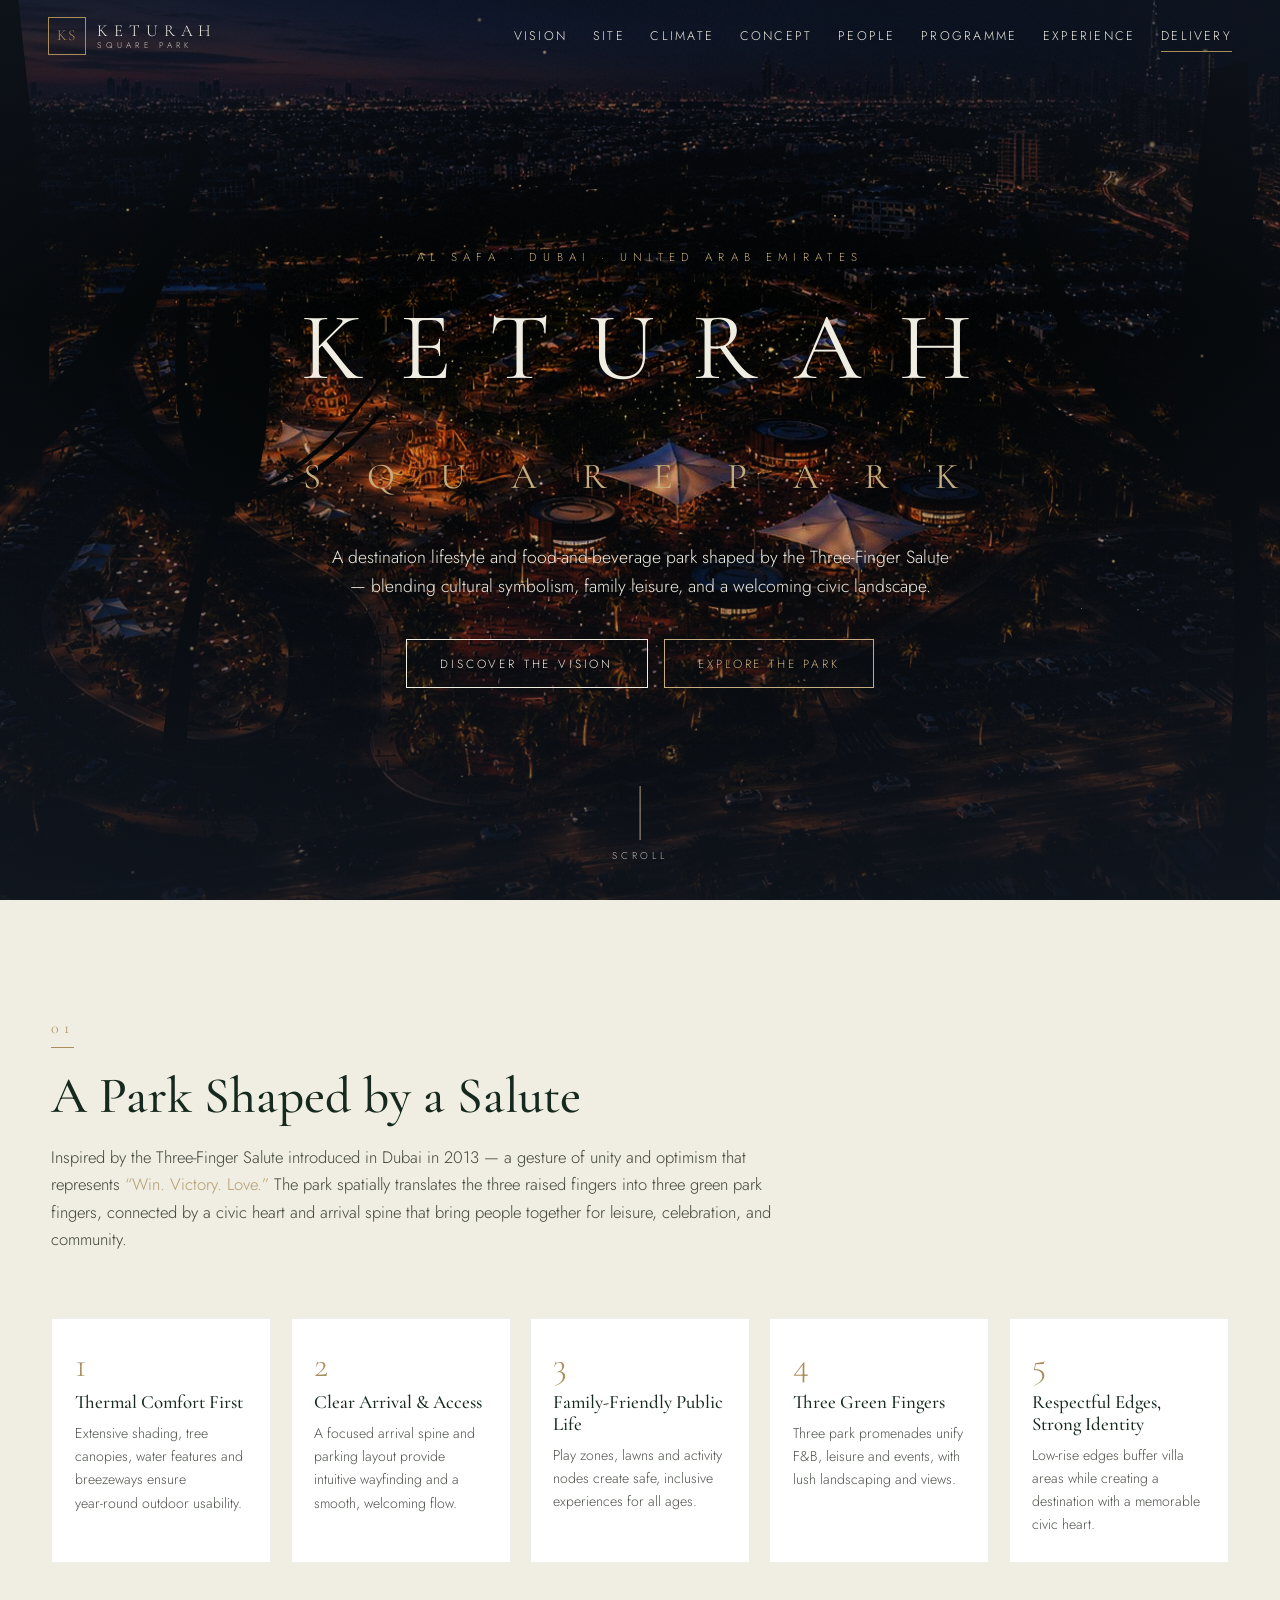
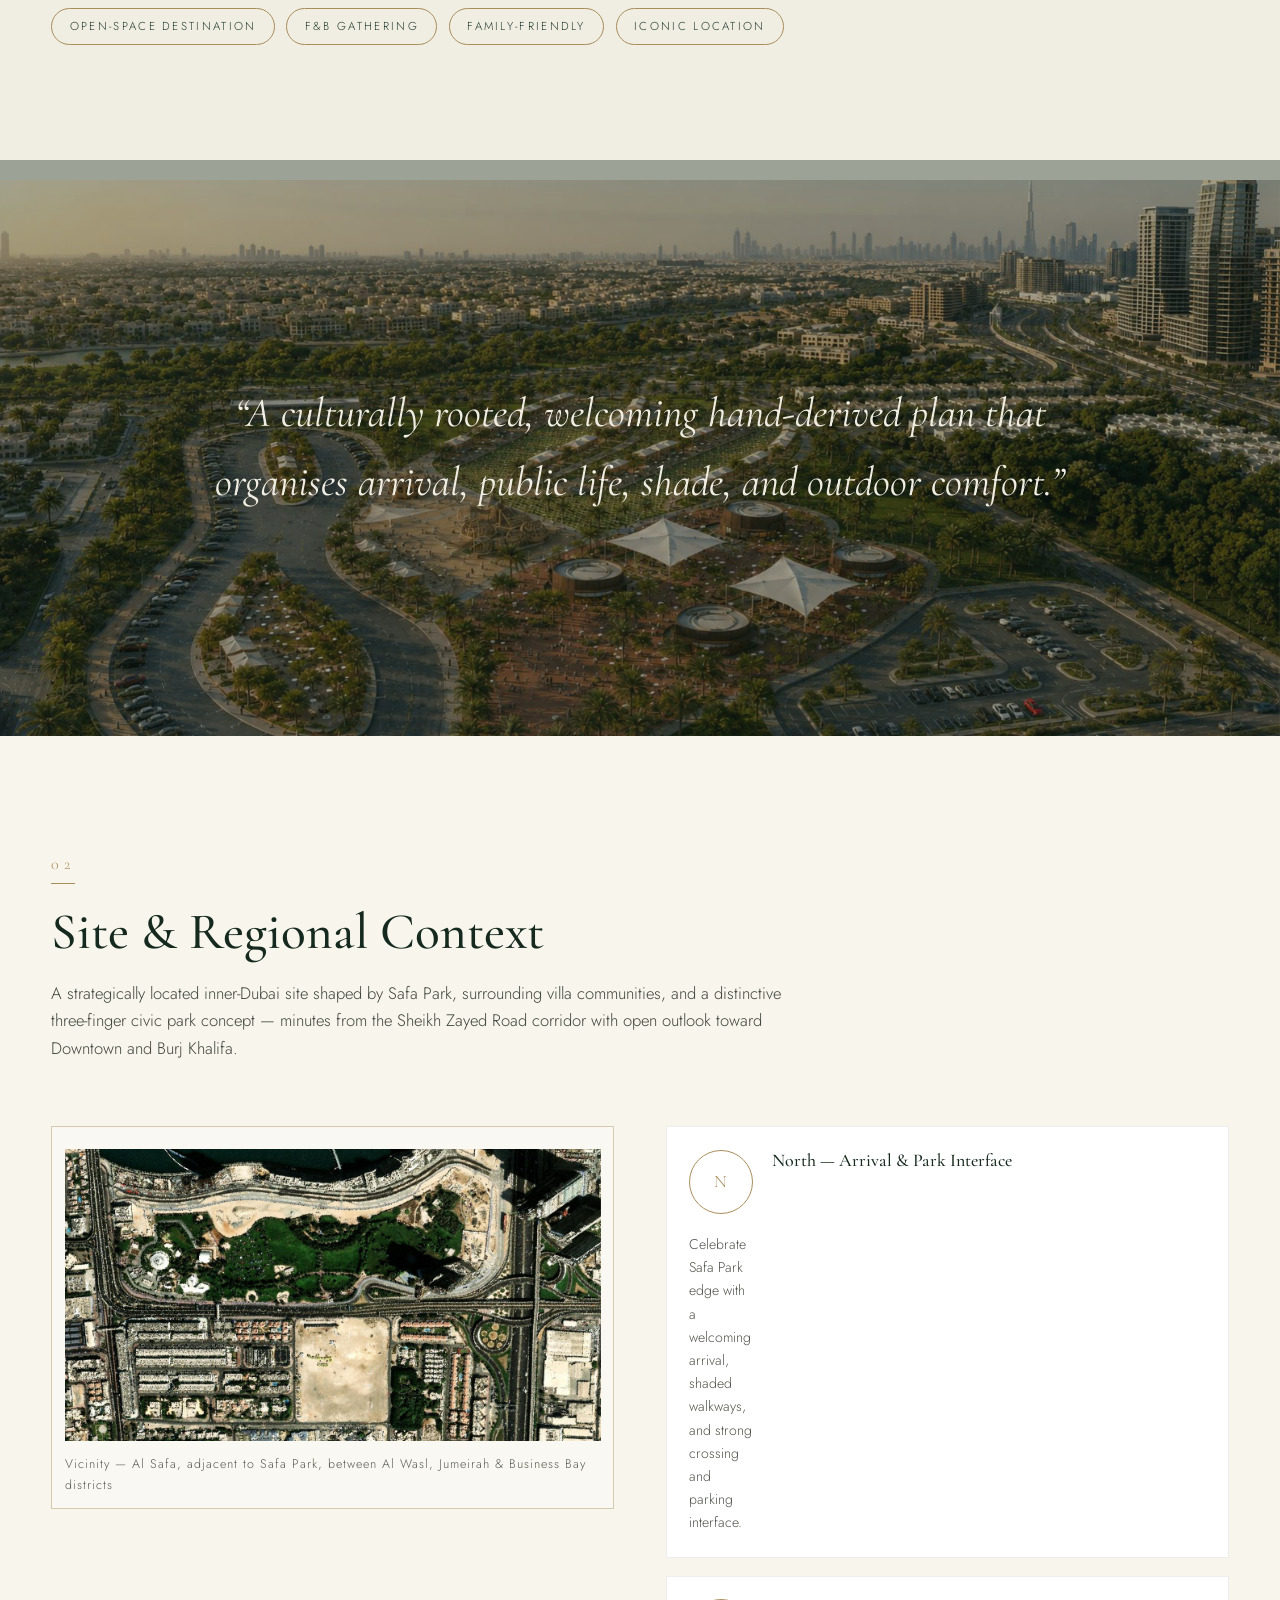
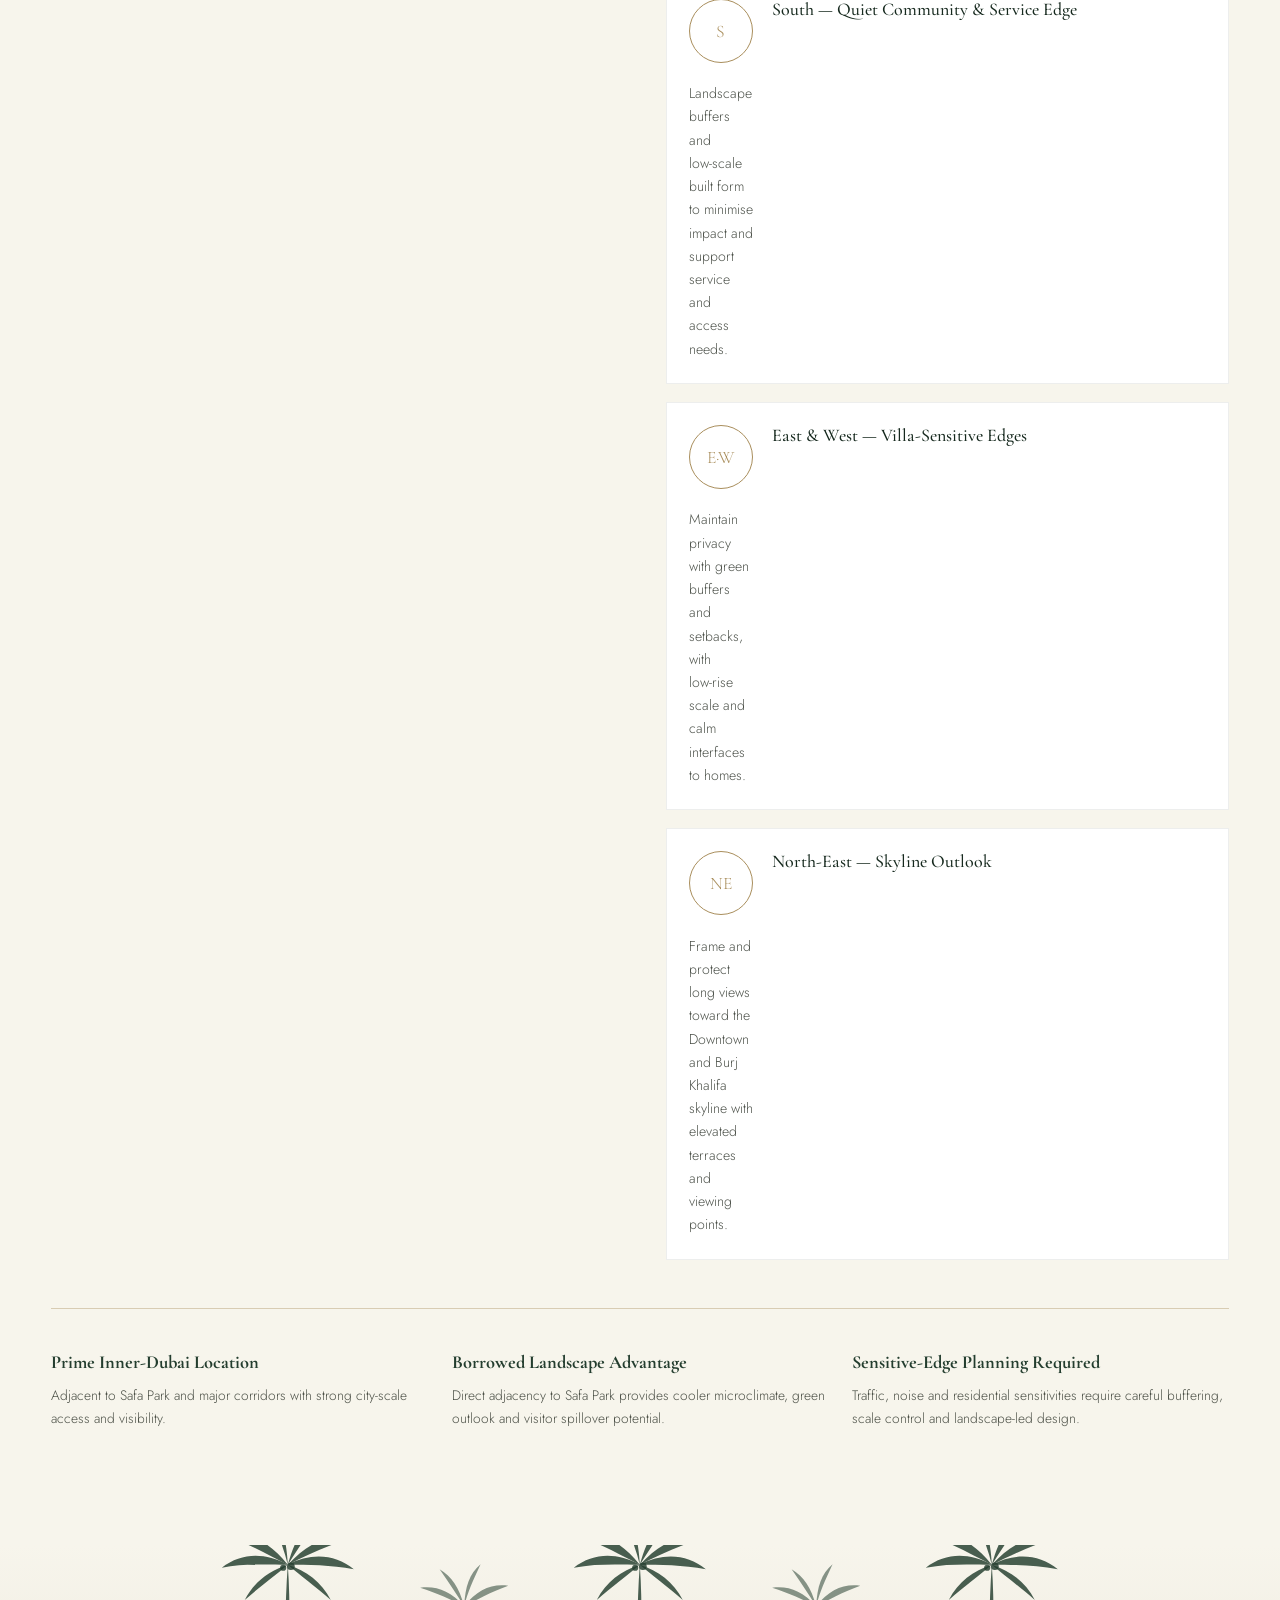
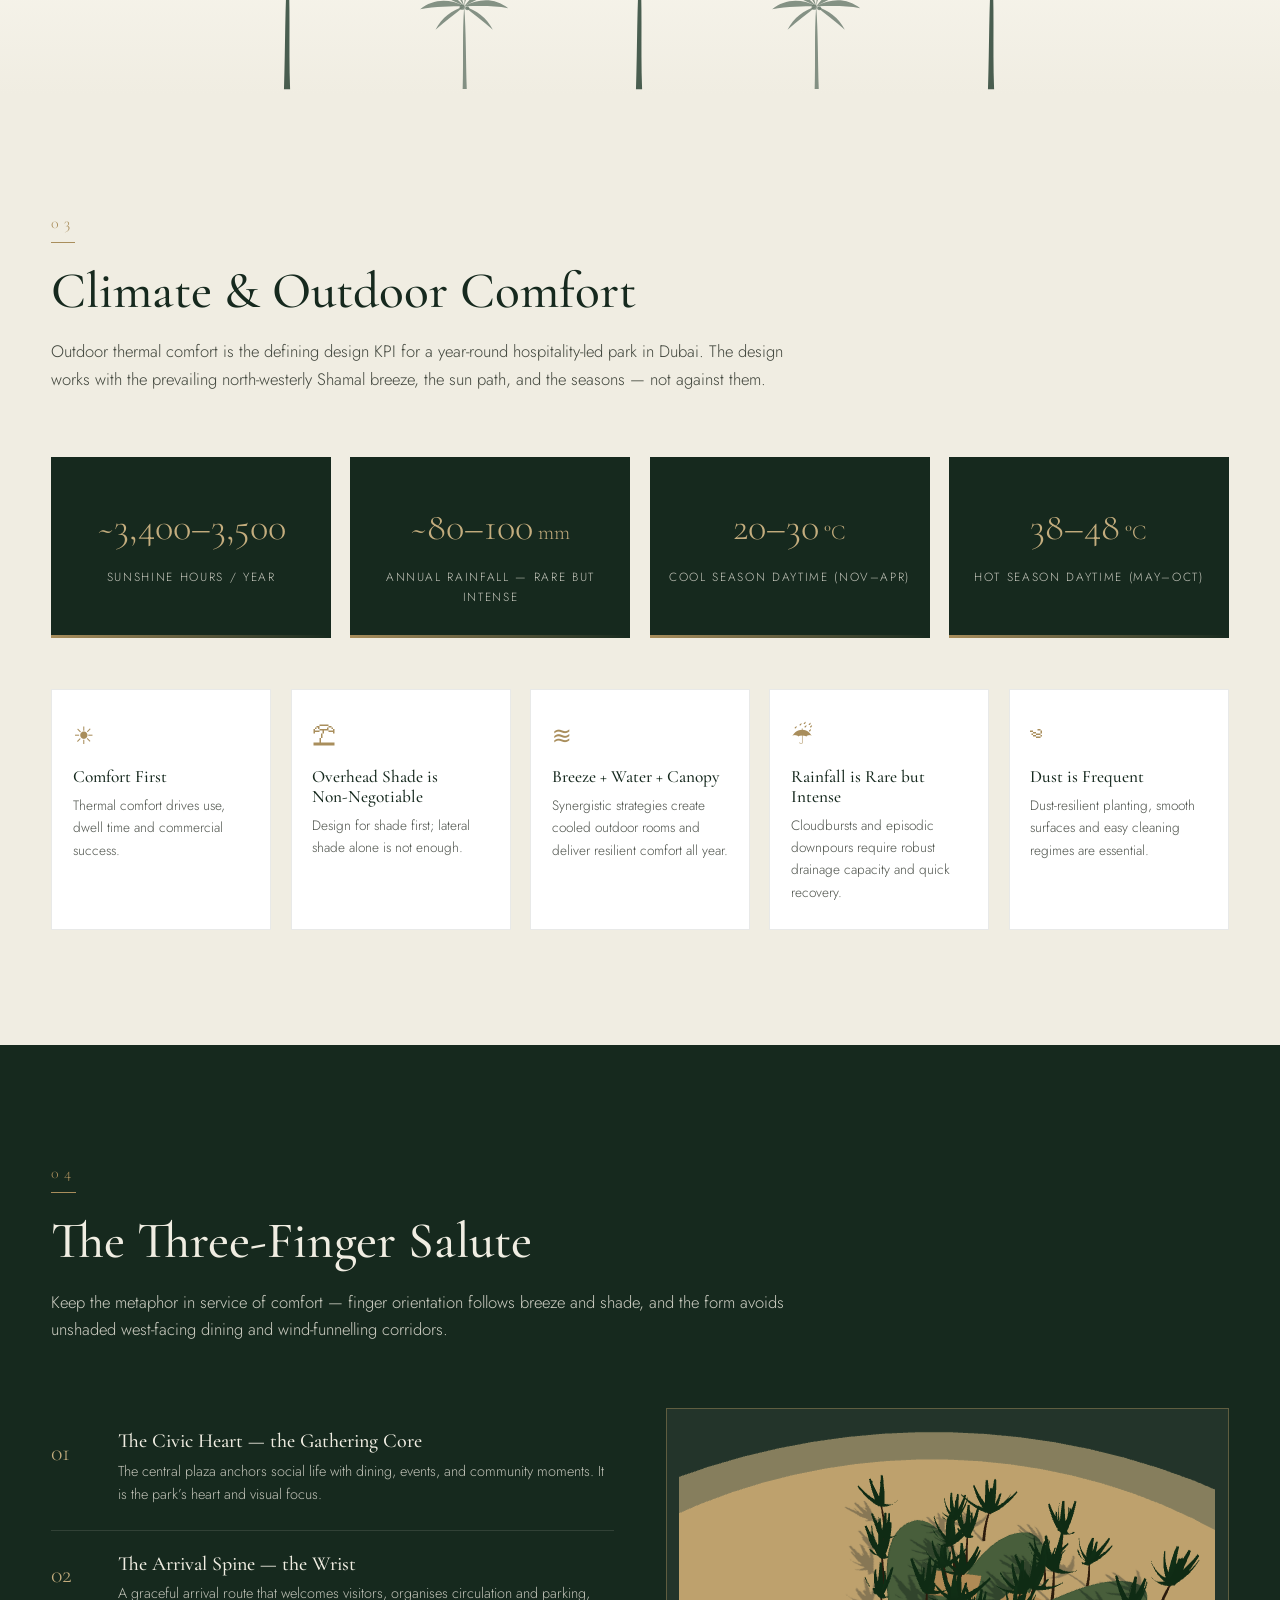
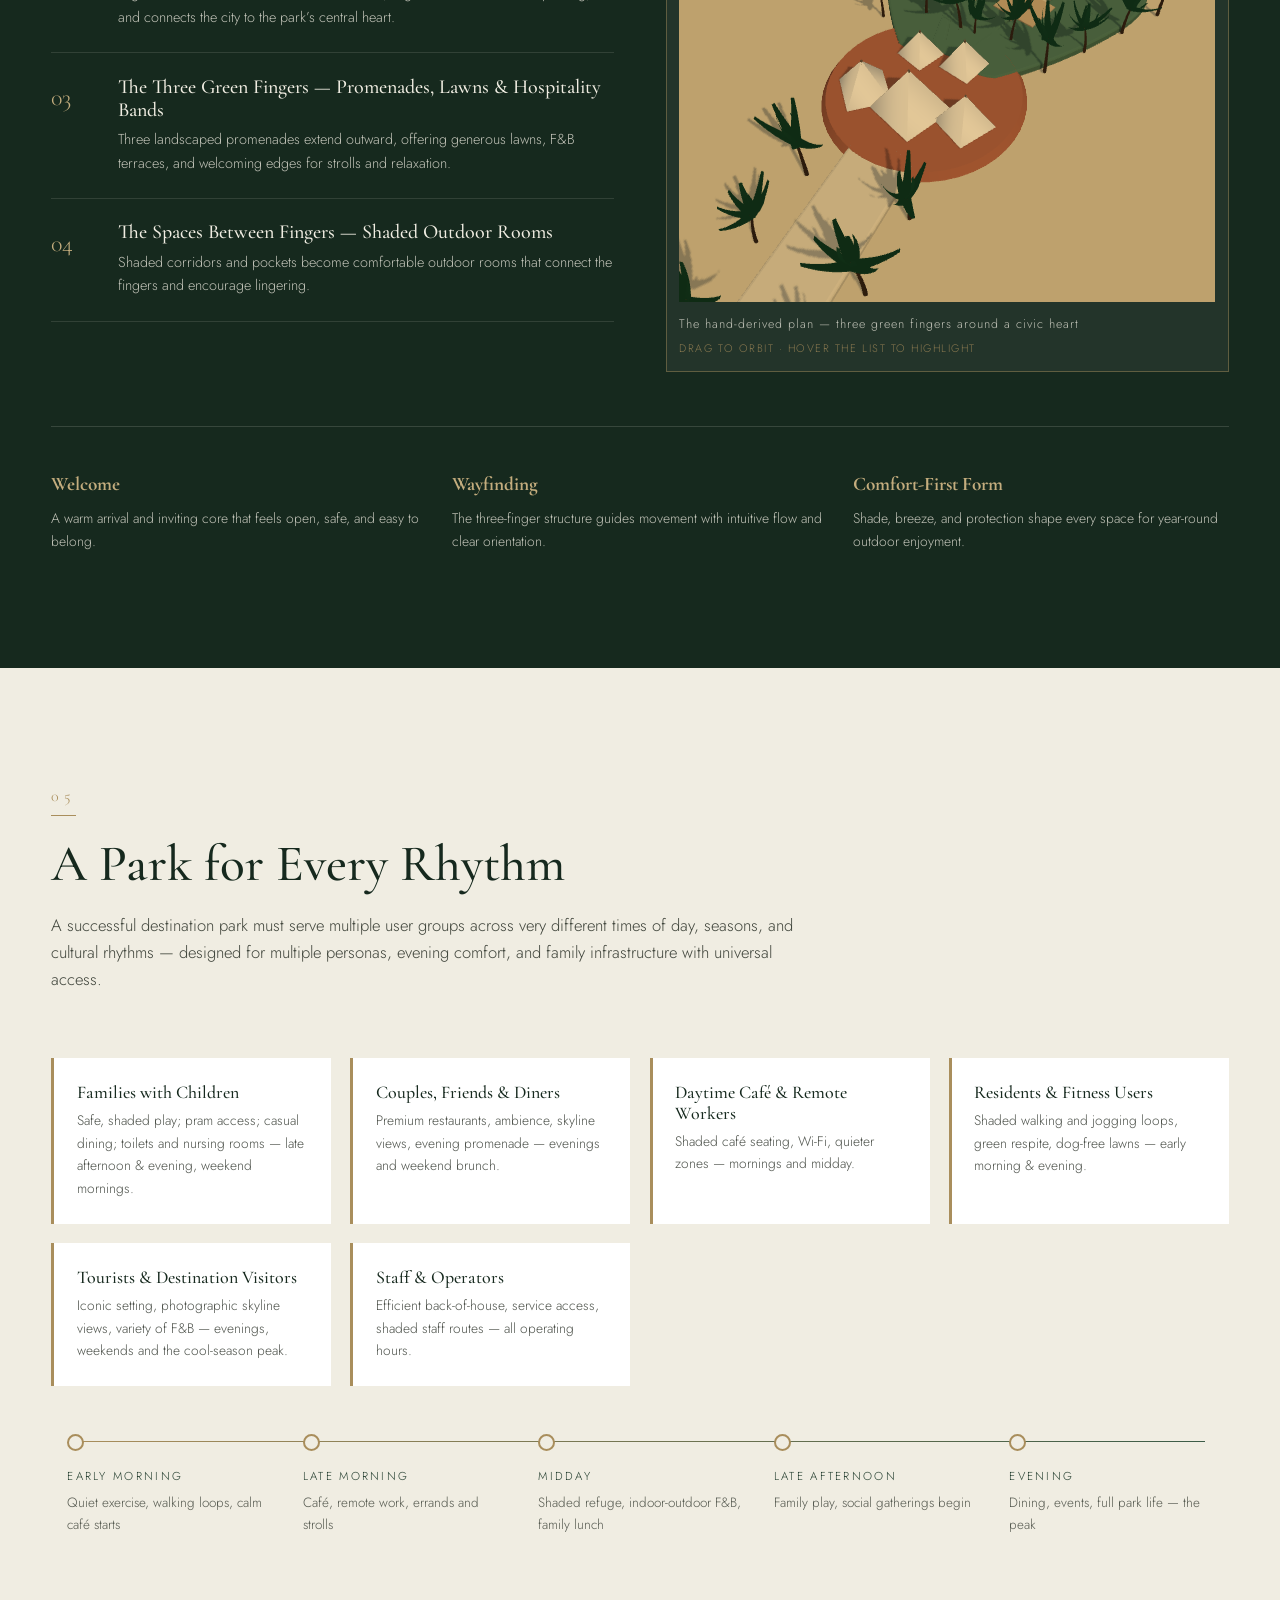
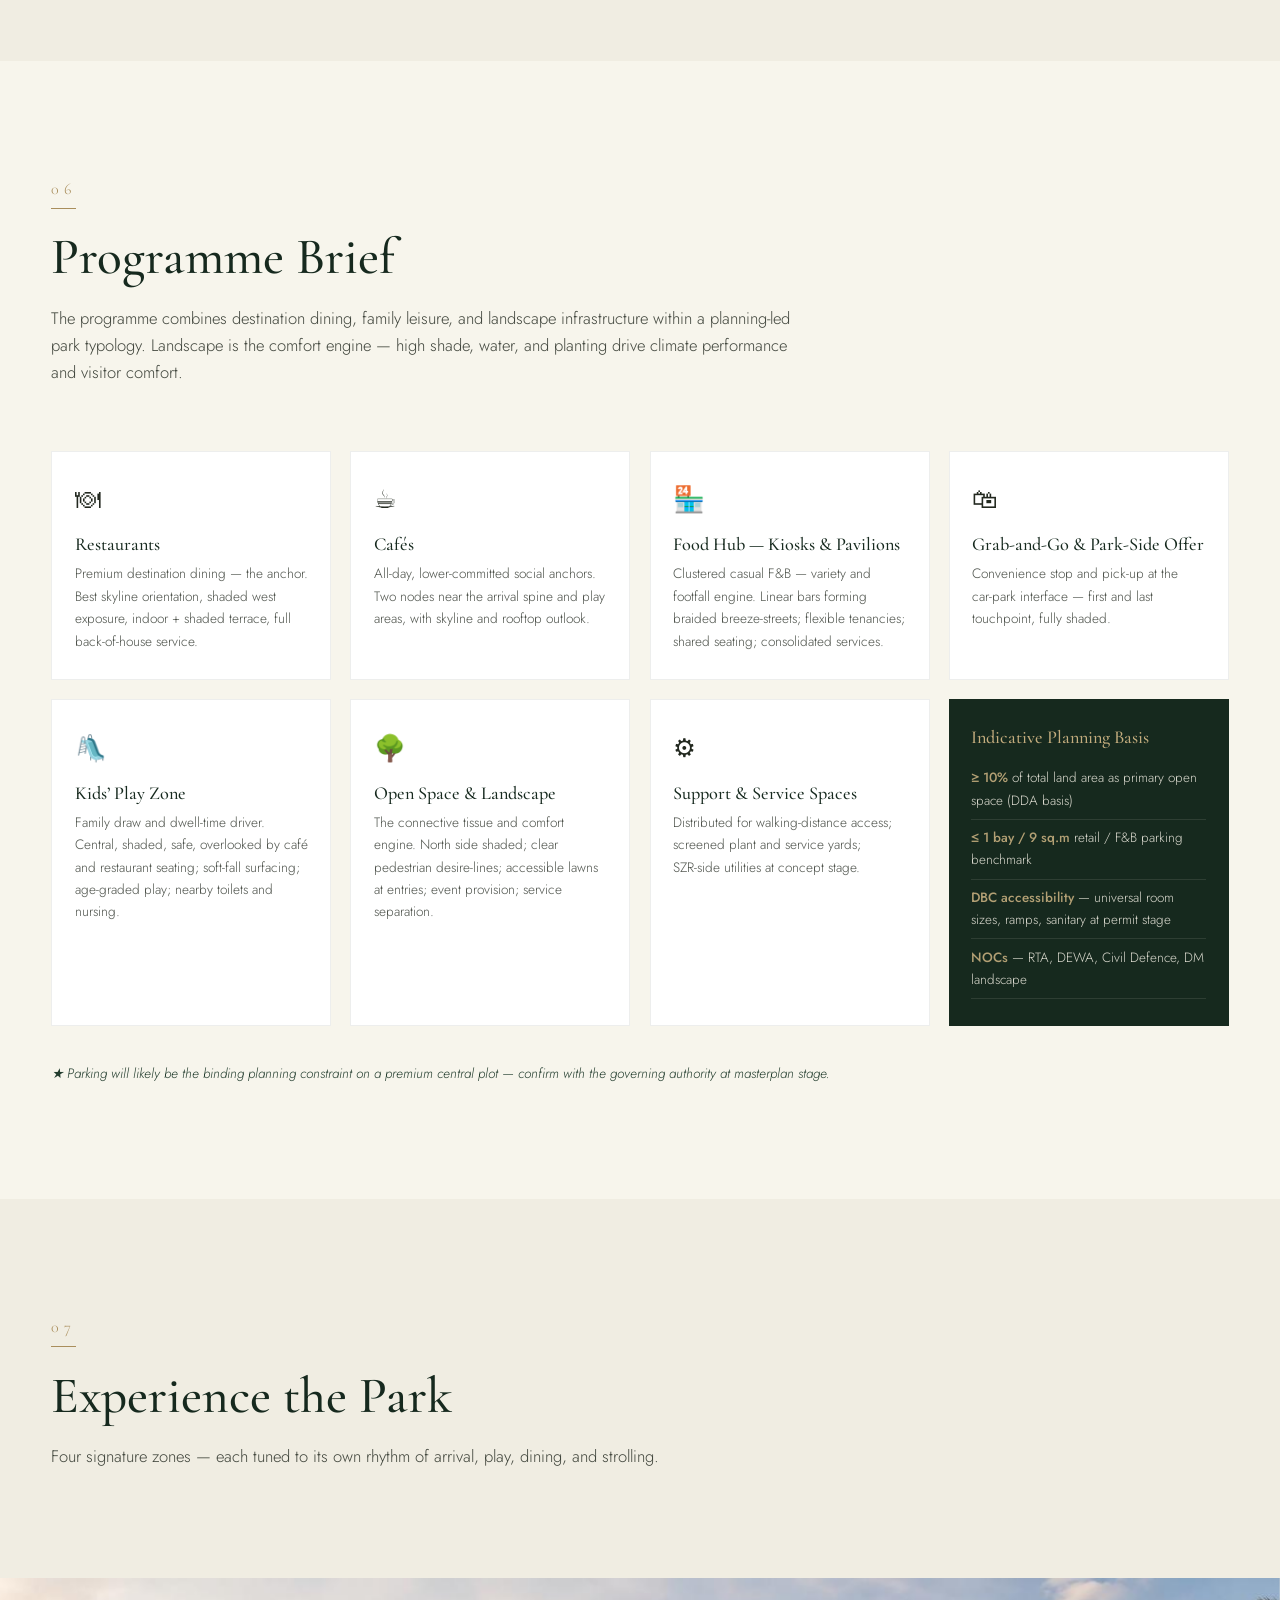
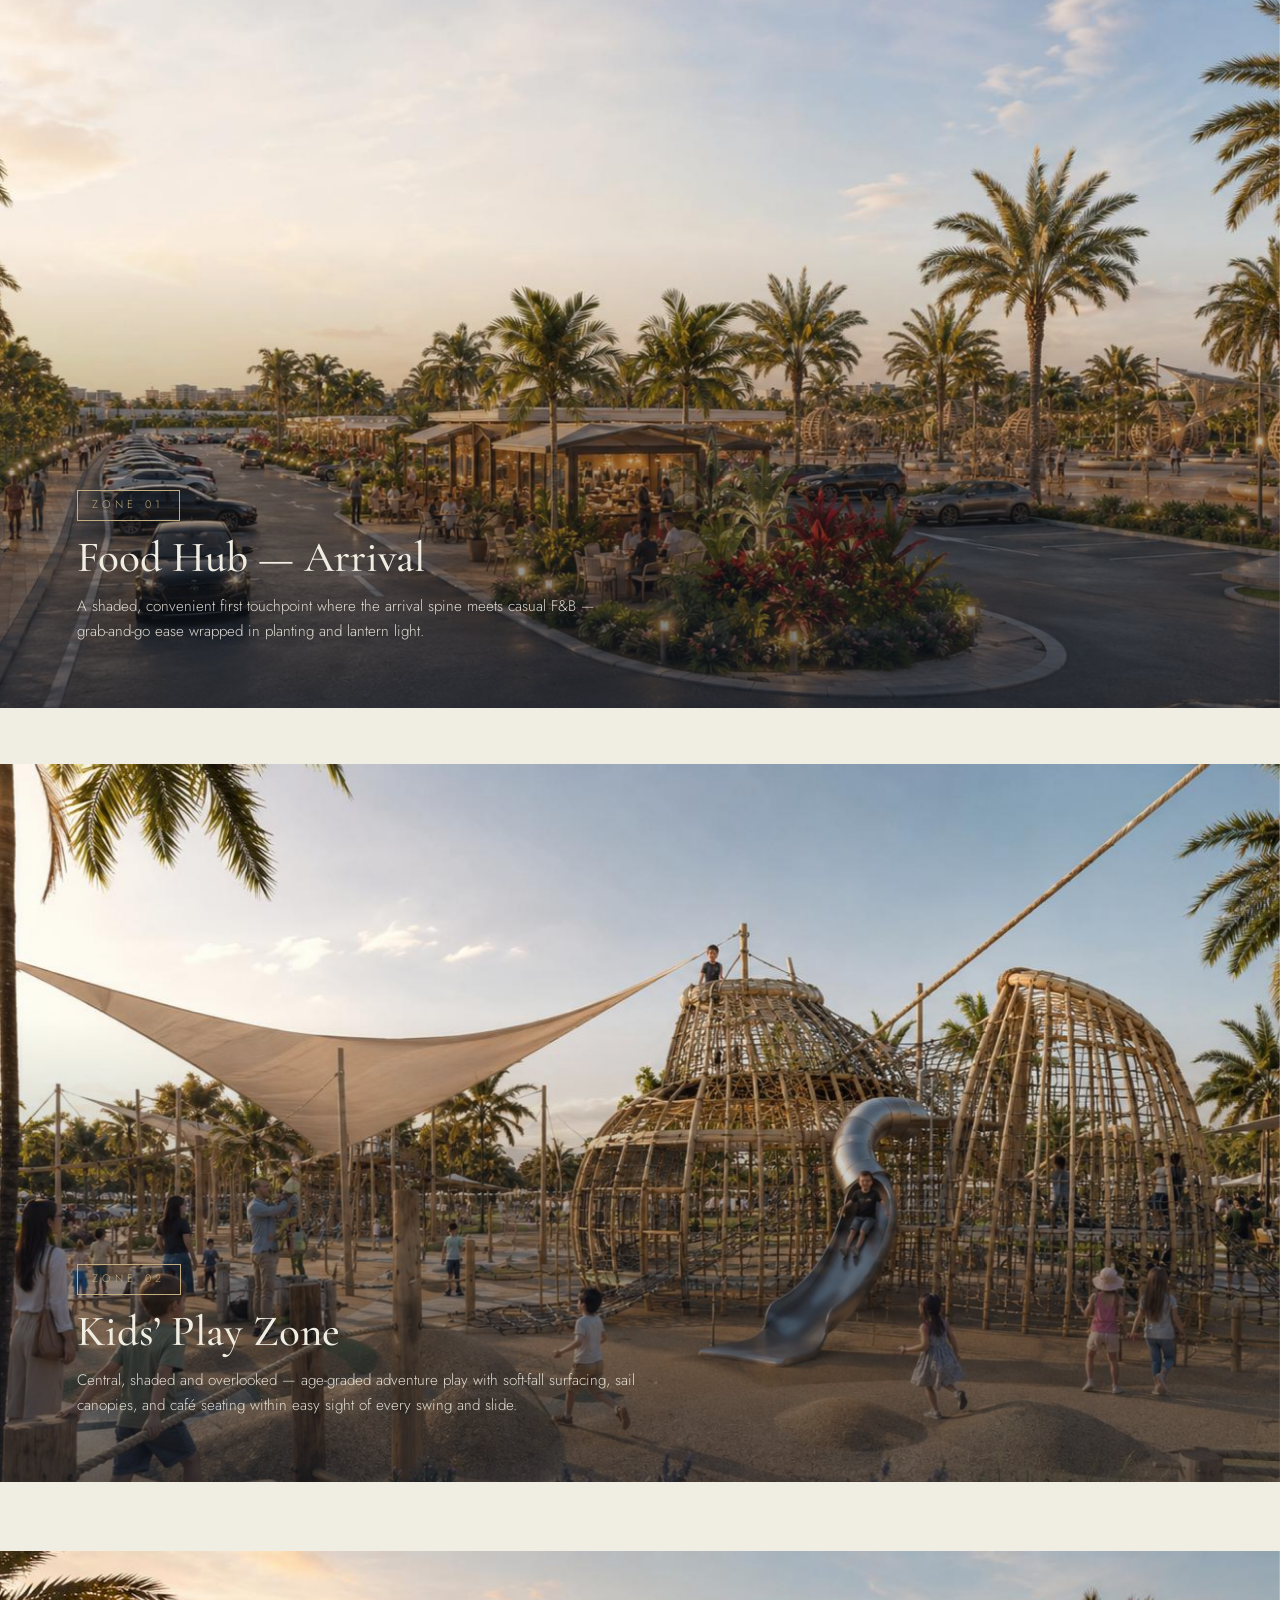
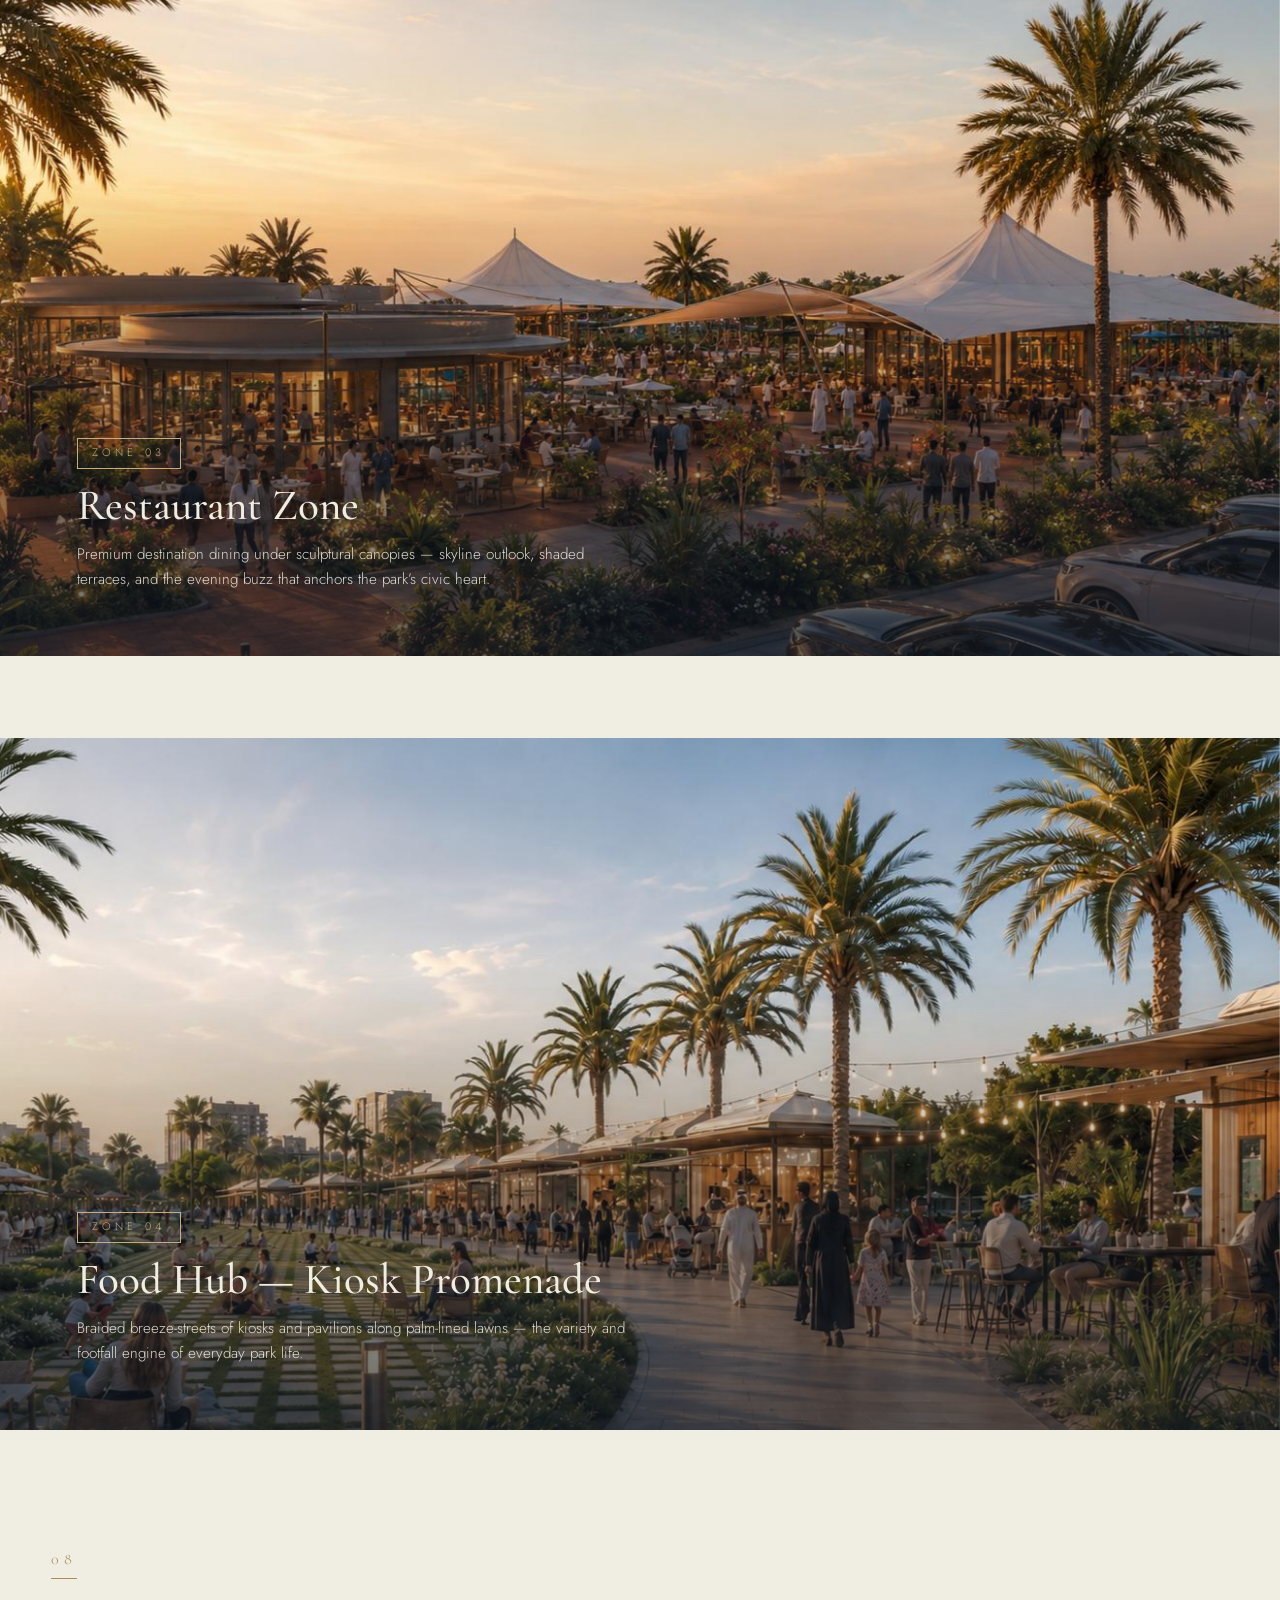
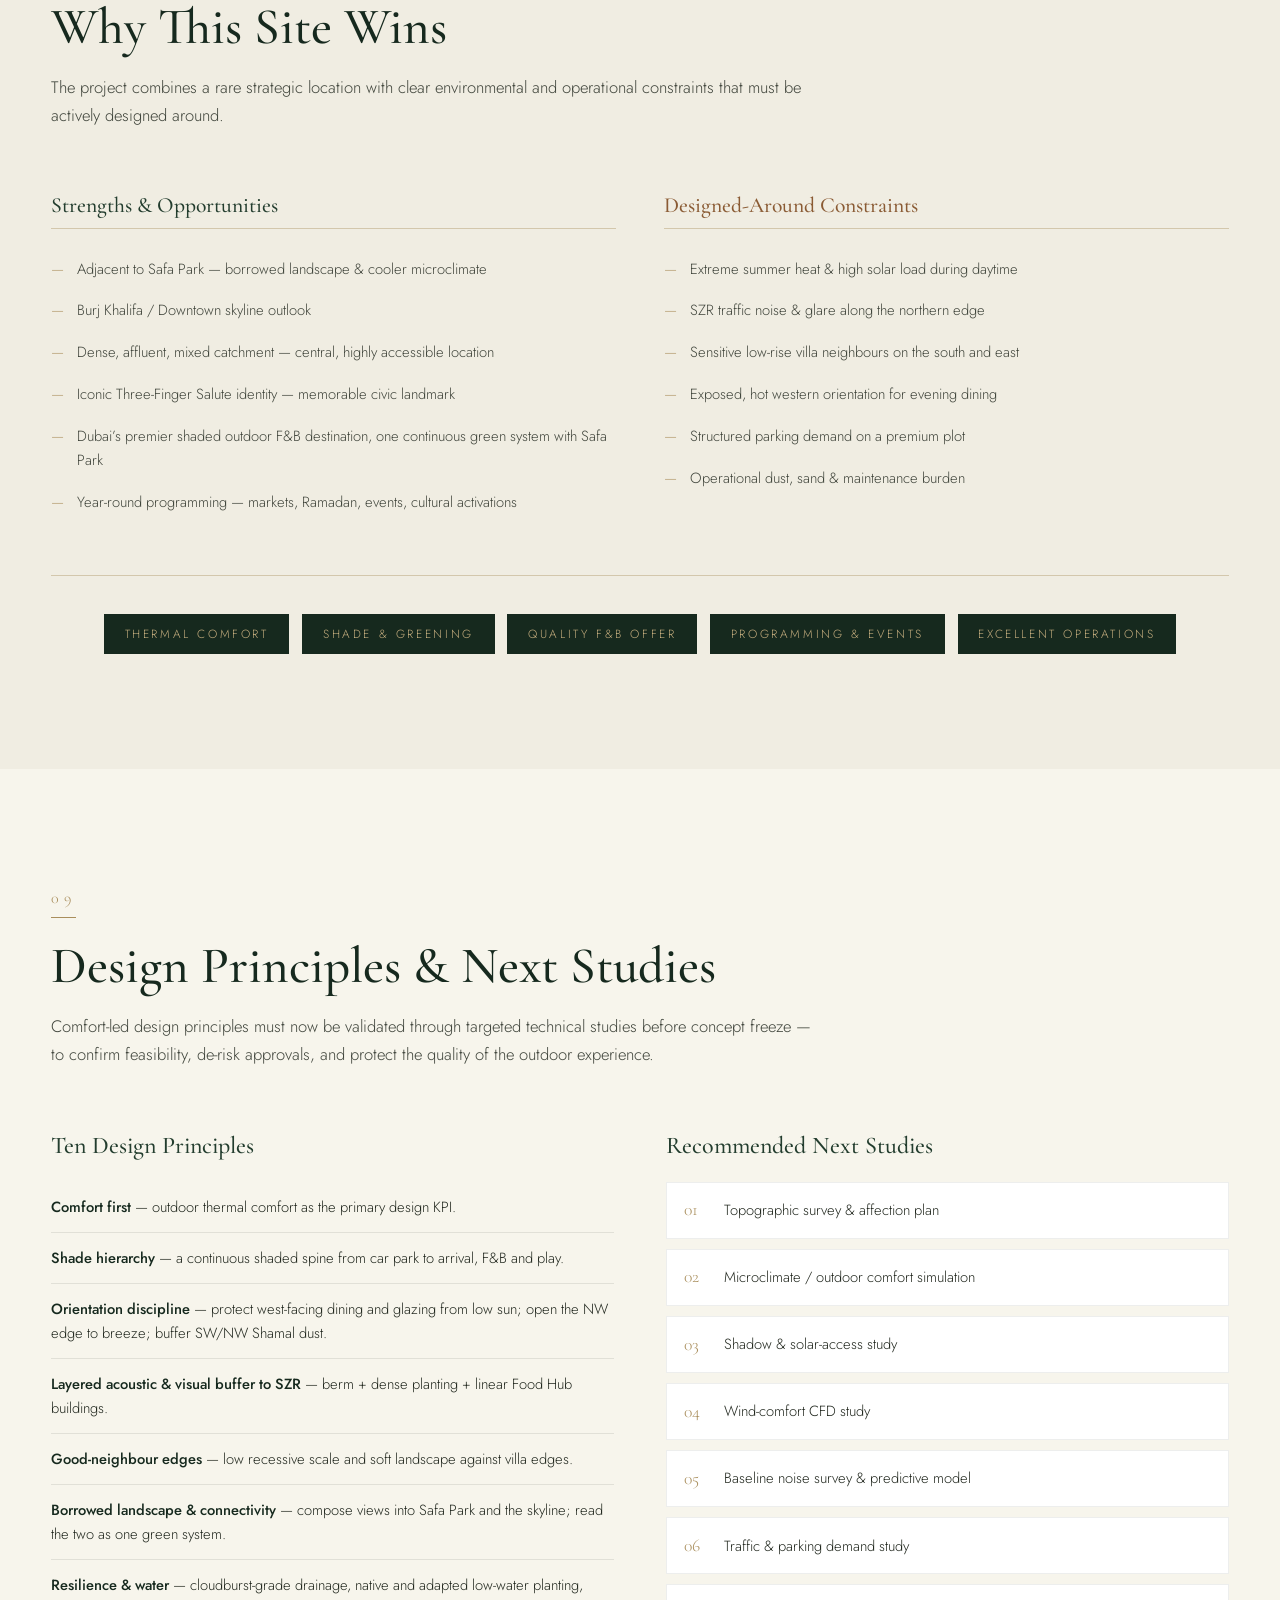
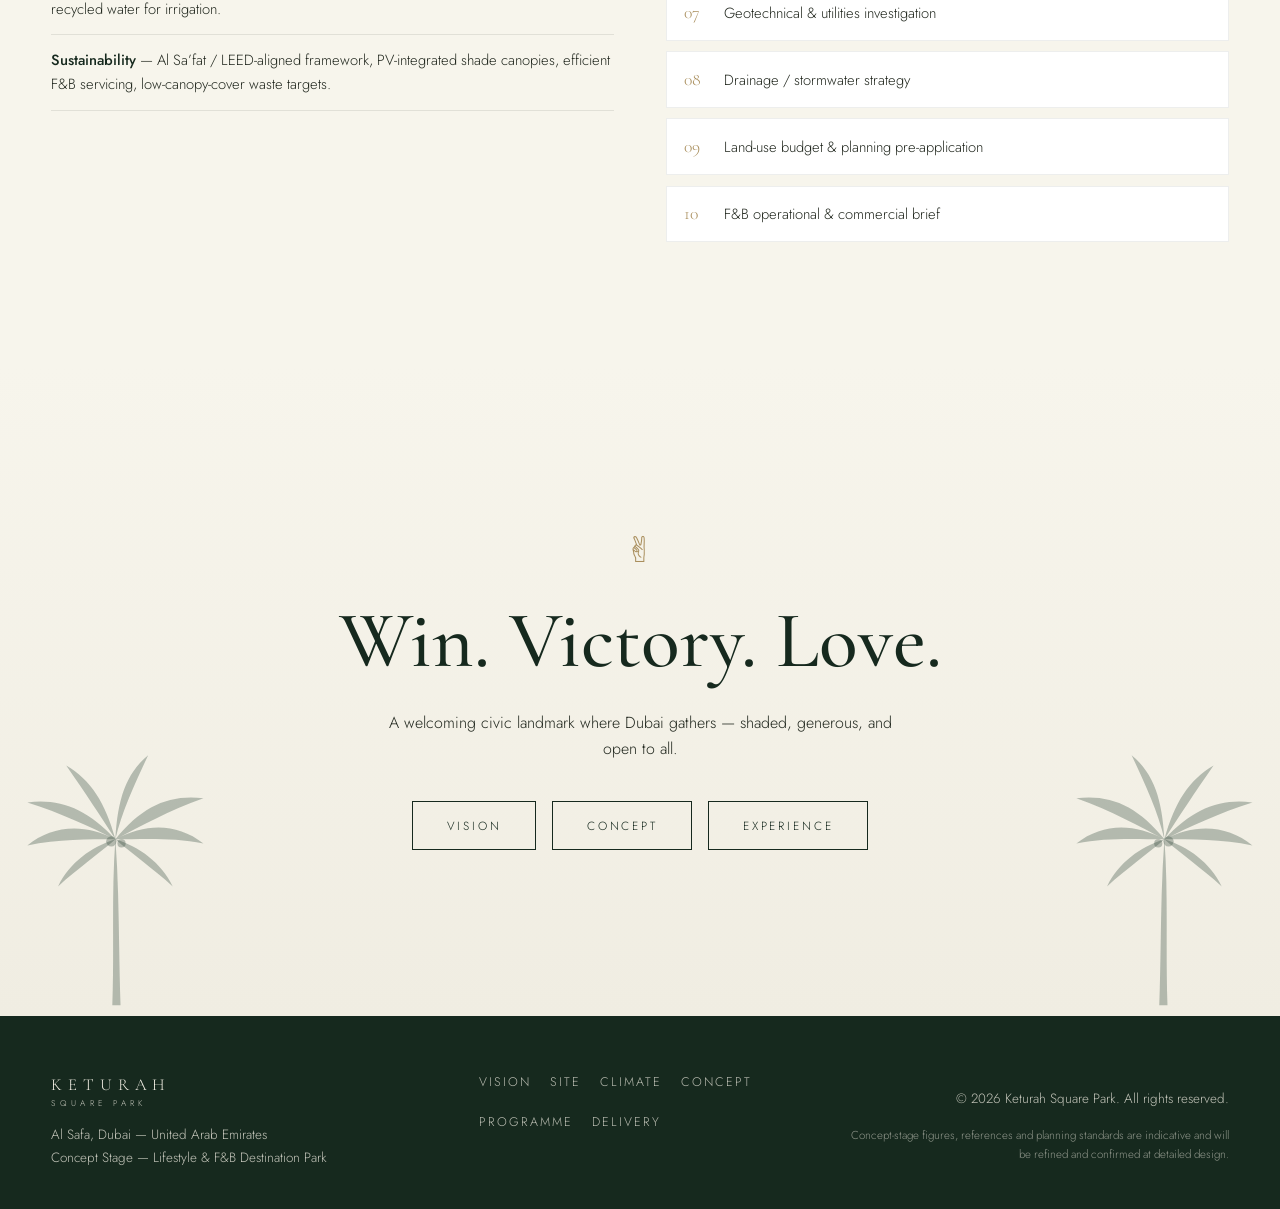
==== commit 590eb526: "Add WebGL layer: shader hero, GPU fireflies, interactive 3D masterplan Revamp the visual layer with " ====
--- a/index.html
+++ b/index.html
@@ -42,6 +42,7 @@
       <div class="hero-media" data-parallax="0.35">
         <img src="assets/img/hero-night.jpg" alt="Aerial dusk view of Keturah Square Park glowing against the Dubai skyline" fetchpriority="high">
       </div>
+      <canvas class="hero-canvas" id="heroCanvas" aria-hidden="true"></canvas>
       <div class="hero-veil" aria-hidden="true"></div>
       <div class="hero-fireflies" id="fireflies" aria-hidden="true"></div>
 
@@ -261,26 +262,27 @@
 
         <div class="split rev">
           <figure class="split-media tilt-frame reveal">
-            <div class="parallax-window">
+            <div class="parallax-window" id="masterplanWindow">
               <img src="assets/img/access-aerial.jpg" alt="Aerial plan view showing the three-finger park layout within the villa neighbourhood" data-parallax-inner="0.18" loading="lazy">
             </div>
-            <figcaption>The hand&#8209;derived plan — three green fingers around a civic heart</figcaption>
+            <figcaption>The hand&#8209;derived plan — three green fingers around a civic heart
+              <span class="gl-hint">Drag to orbit · hover the list to highlight</span></figcaption>
           </figure>
 
           <ol class="anatomy">
-            <li class="reveal">
+            <li class="reveal" data-zone="heart" tabindex="0">
               <h3>The Civic Heart — the Gathering Core</h3>
               <p>The central plaza anchors social life with dining, events, and community moments. It is the park’s heart and visual focus.</p>
             </li>
-            <li class="reveal">
+            <li class="reveal" data-zone="spine" tabindex="0">
               <h3>The Arrival Spine — the Wrist</h3>
               <p>A graceful arrival route that welcomes visitors, organises circulation and parking, and connects the city to the park’s central heart.</p>
             </li>
-            <li class="reveal">
+            <li class="reveal" data-zone="fingers" tabindex="0">
               <h3>The Three Green Fingers — Promenades, Lawns &amp; Hospitality Bands</h3>
               <p>Three landscaped promenades extend outward, offering generous lawns, F&amp;B terraces, and welcoming edges for strolls and relaxation.</p>
             </li>
-            <li class="reveal">
+            <li class="reveal" data-zone="rooms" tabindex="0">
               <h3>The Spaces Between Fingers — Shaded Outdoor Rooms</h3>
               <p>Shaded corridors and pockets become comfortable outdoor rooms that connect the fingers and encourage lingering.</p>
             </li>
@@ -562,5 +564,6 @@
   </template>
 
   <script src="js/main.js"></script>
+  <script type="module" src="js/gl/index.js"></script>
 </body>
 </html>
--- a/css/style.css
+++ b/css/style.css
@@ -531,6 +531,36 @@
 .tagline.reveal.in span:nth-child(2) { transition-delay: .22s; }
 .tagline.reveal.in span:nth-child(3) { transition-delay: .44s; }
 
+/* ============================ WebGL layer =============================== */
+
+.hero-canvas {
+  position: absolute; inset: 0; z-index: 1;
+  width: 100%; height: 100%;
+  opacity: 0; transition: opacity 1.2s var(--ease-out);
+}
+.hero-canvas.ready { opacity: 1; }
+.hero-veil { z-index: 2; }
+
+/* WebGL replaces the DOM fireflies and CSS palm silhouettes in the hero */
+body.gl-on .hero-fireflies,
+body.gl-on .hero-trees { display: none; }
+
+#masterplanWindow { position: relative; }
+#masterplanWindow.gl { height: 480px; cursor: grab; }
+#masterplanWindow.gl:active { cursor: grabbing; }
+.masterplan-canvas { width: 100%; height: 100%; display: block; touch-action: pan-y; }
+
+.gl-hint { display: none; }
+body.gl-on .gl-hint {
+  display: block; margin-top: .3rem;
+  font-size: .68rem; letter-spacing: .14em; text-transform: uppercase; color: var(--gold);
+}
+body.gl-on .anatomy li[data-zone] { cursor: pointer; transition: background .3s; }
+body.gl-on .anatomy li[data-zone]:hover,
+body.gl-on .anatomy li[data-zone]:focus-visible {
+  background: rgba(169, 142, 92, .08); outline: none;
+}
+
 /* ===================== reduced motion & print =========================== */
 
 @media (prefers-reduced-motion: reduce) {
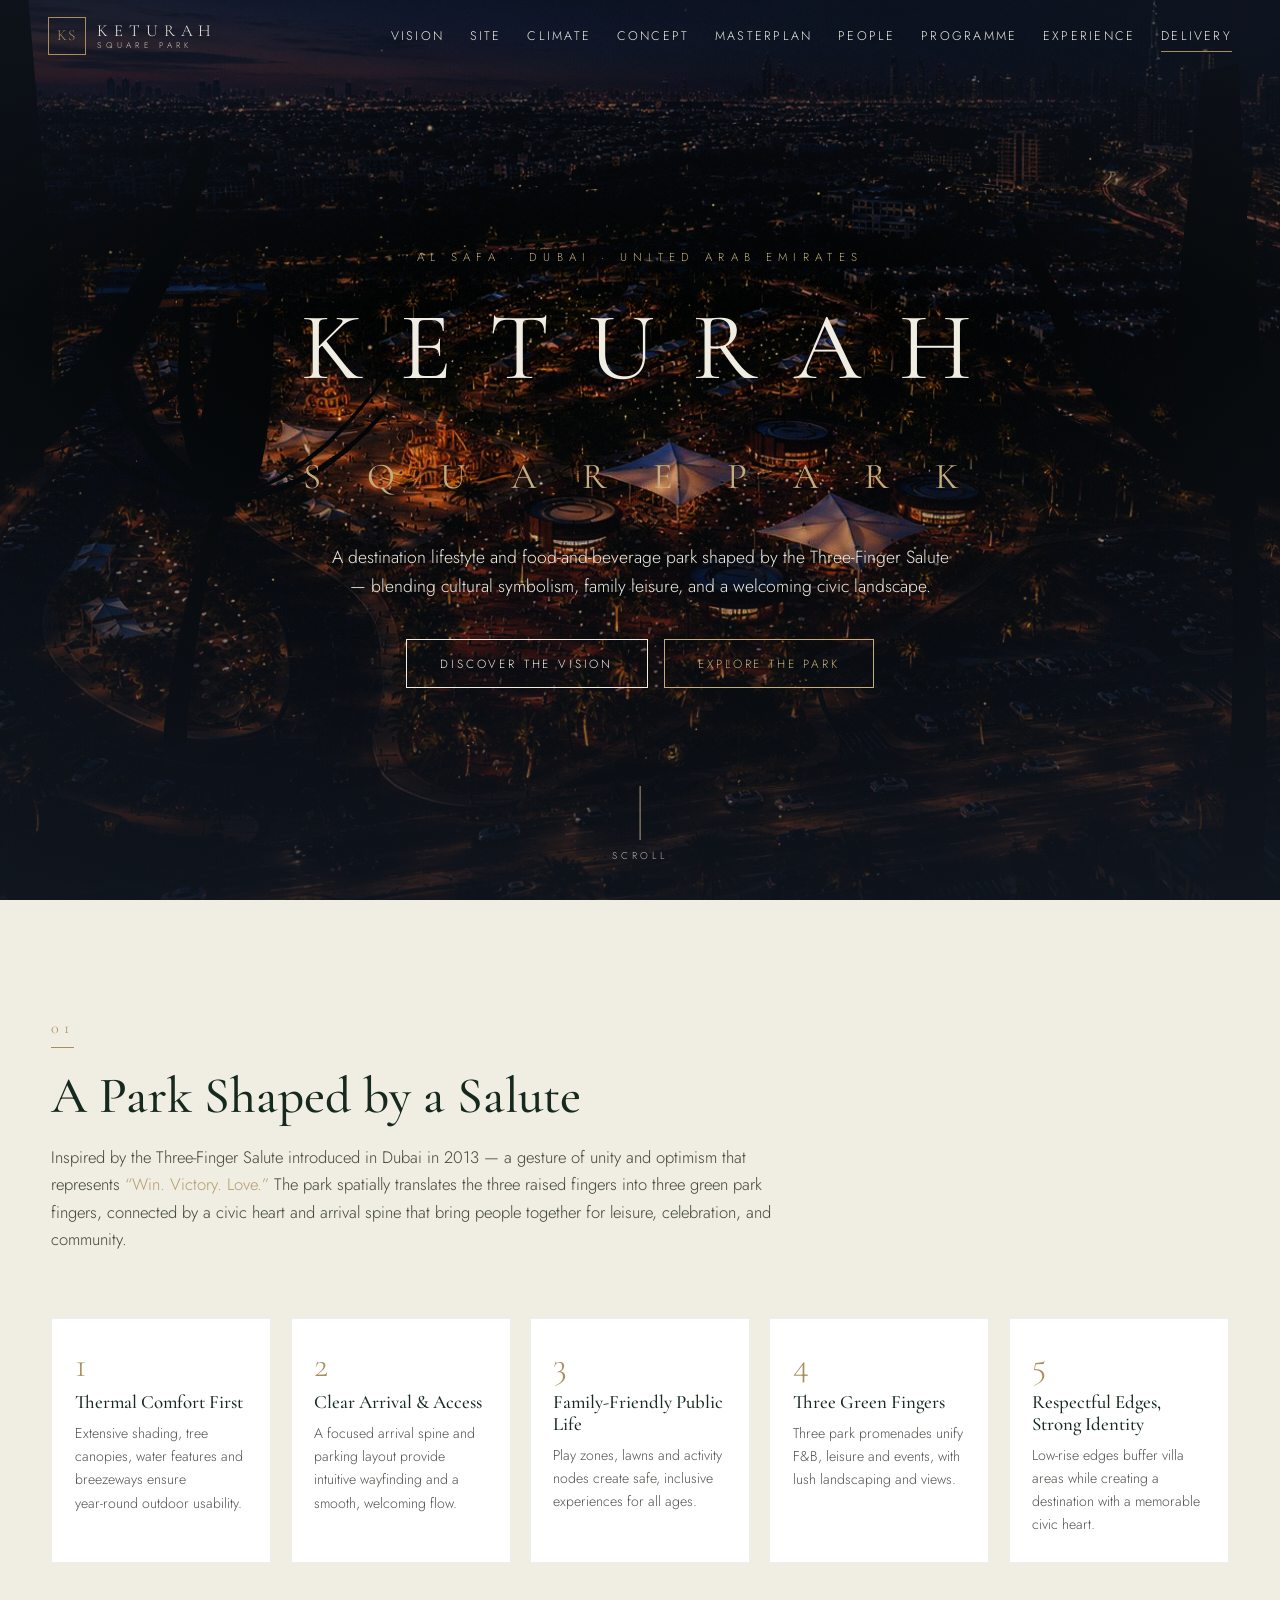
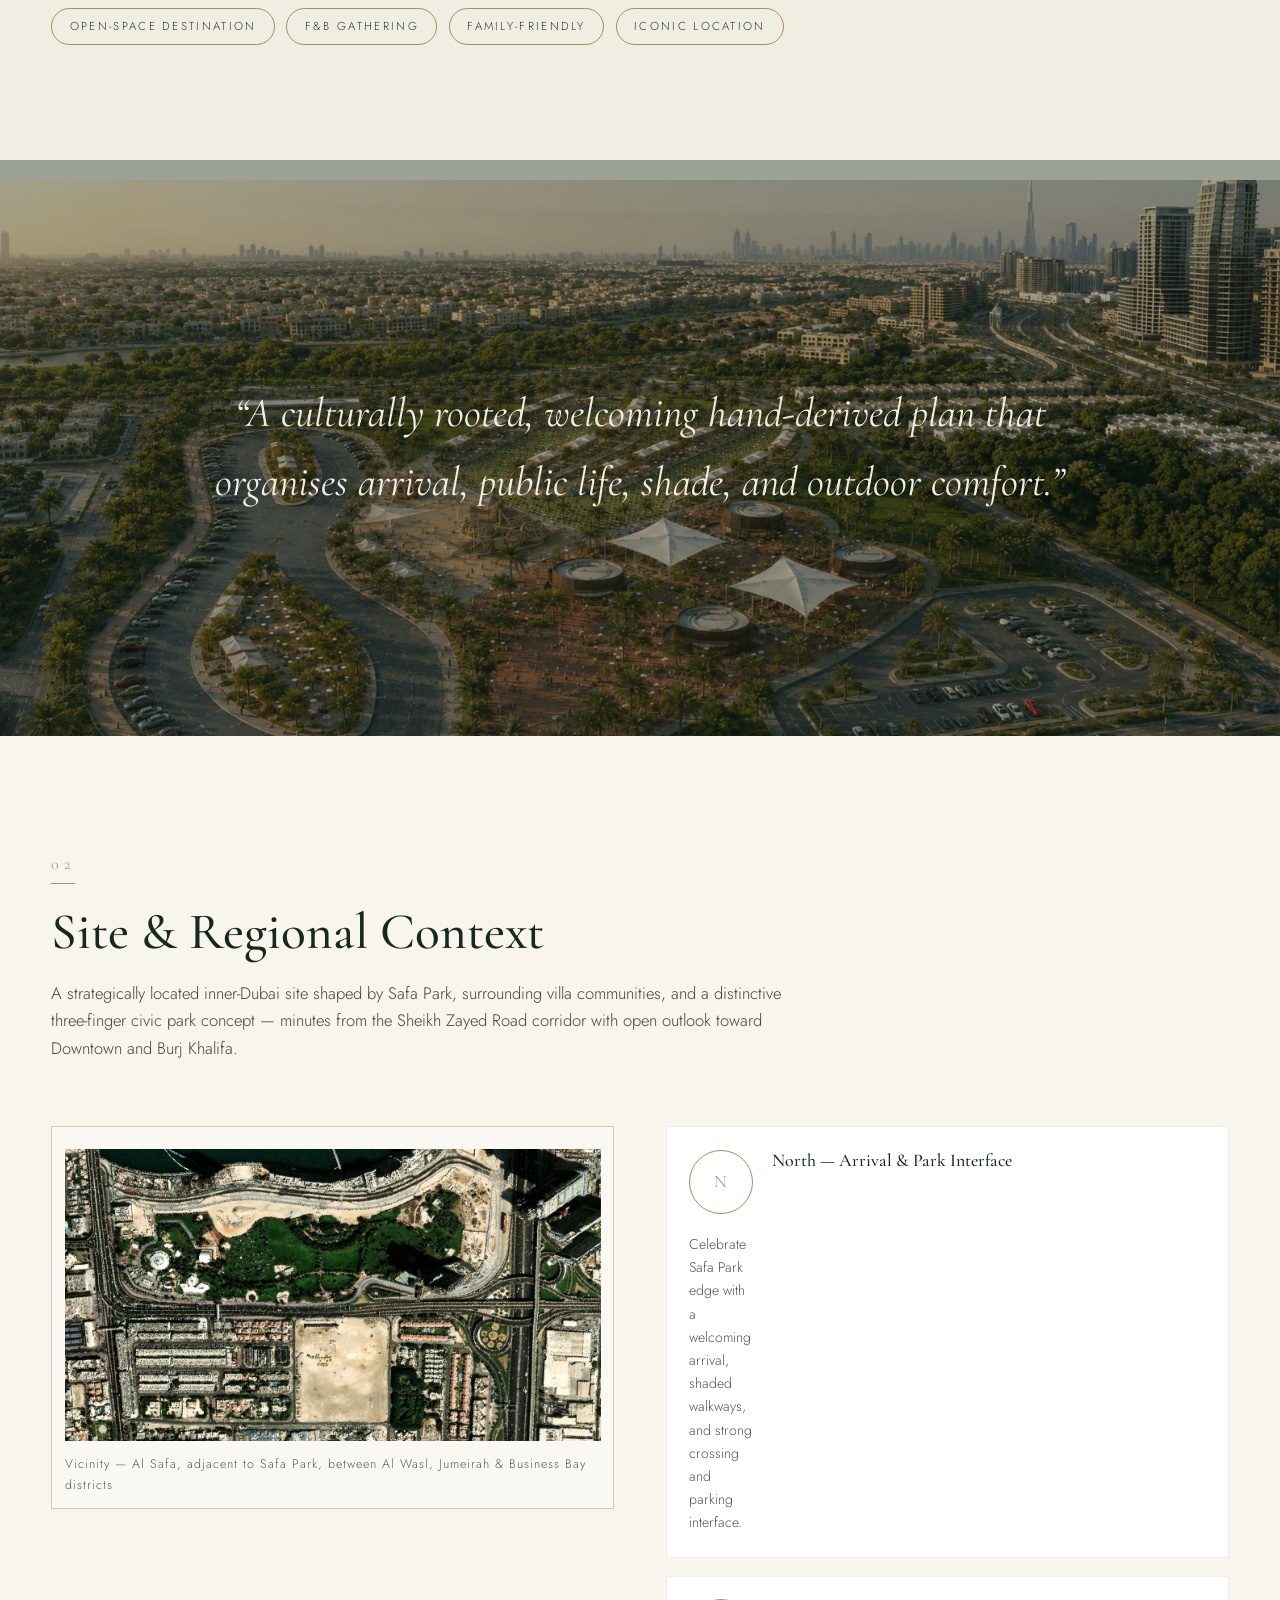
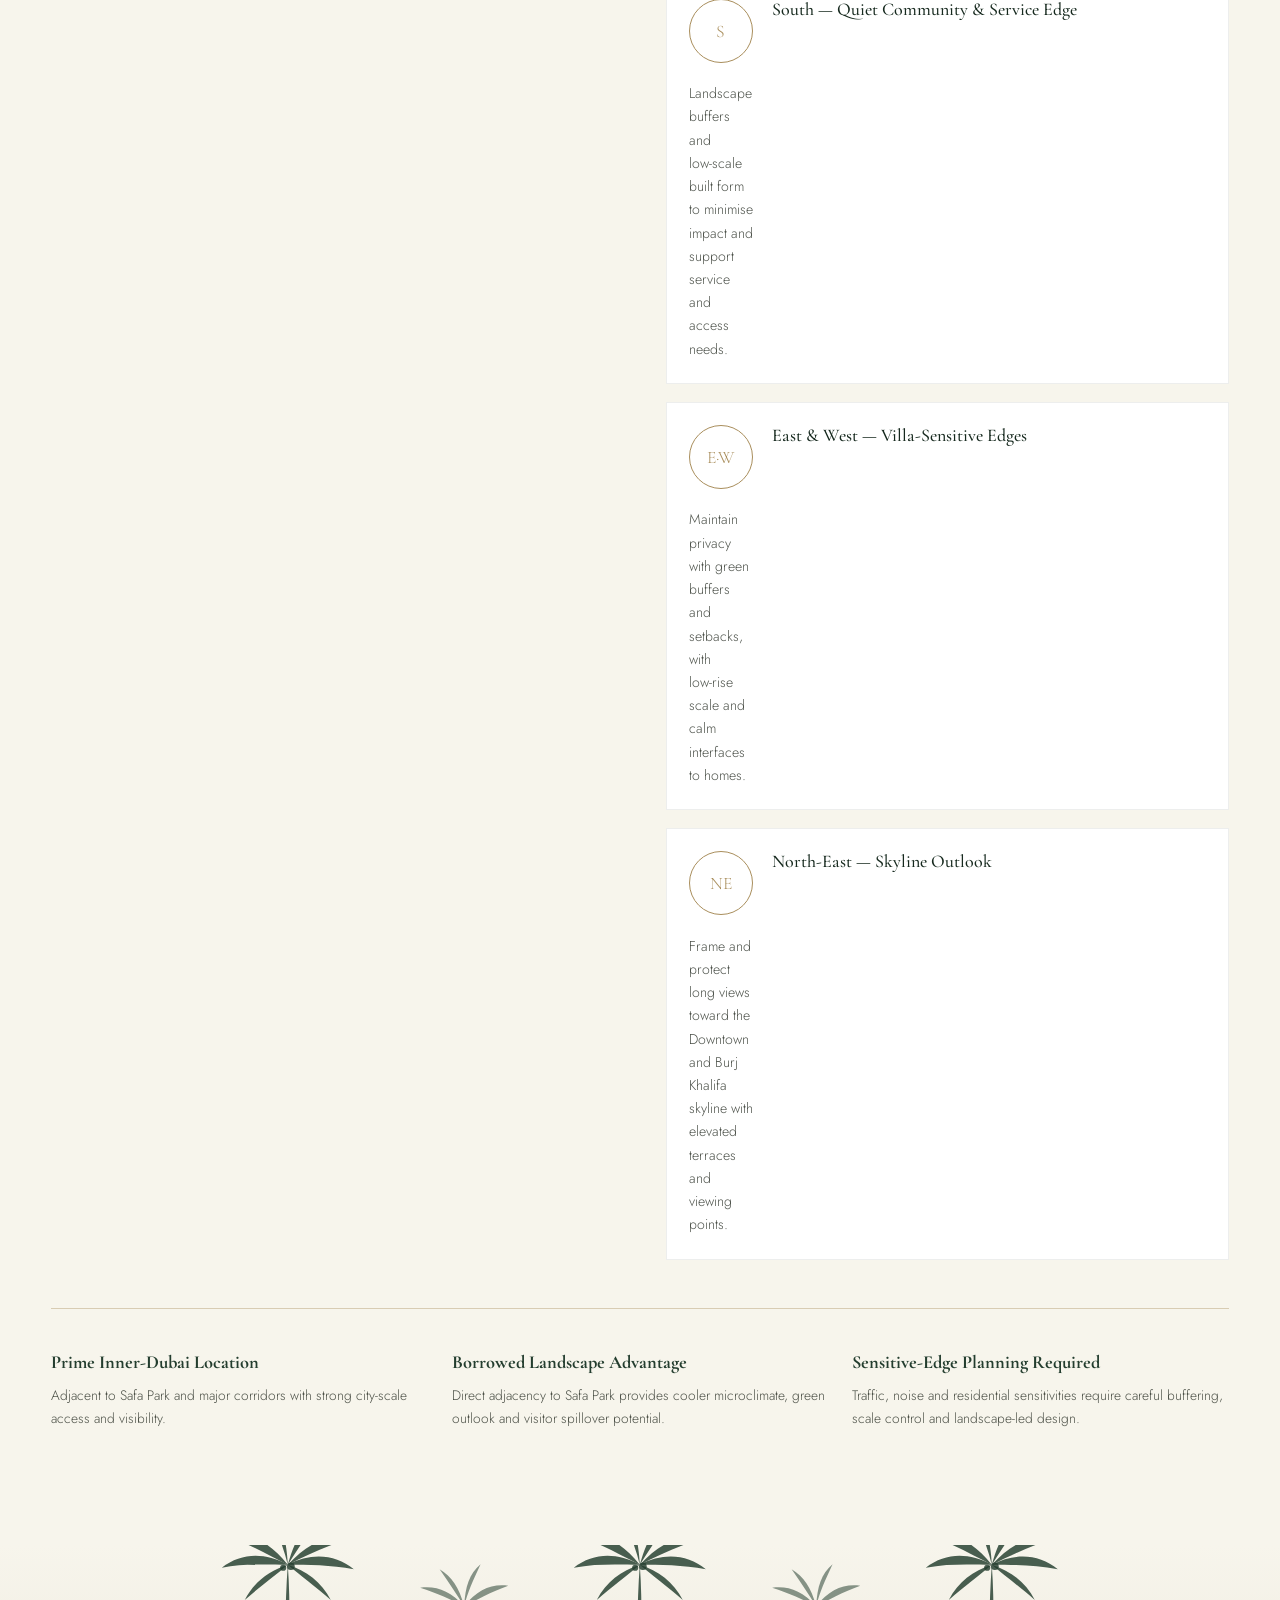
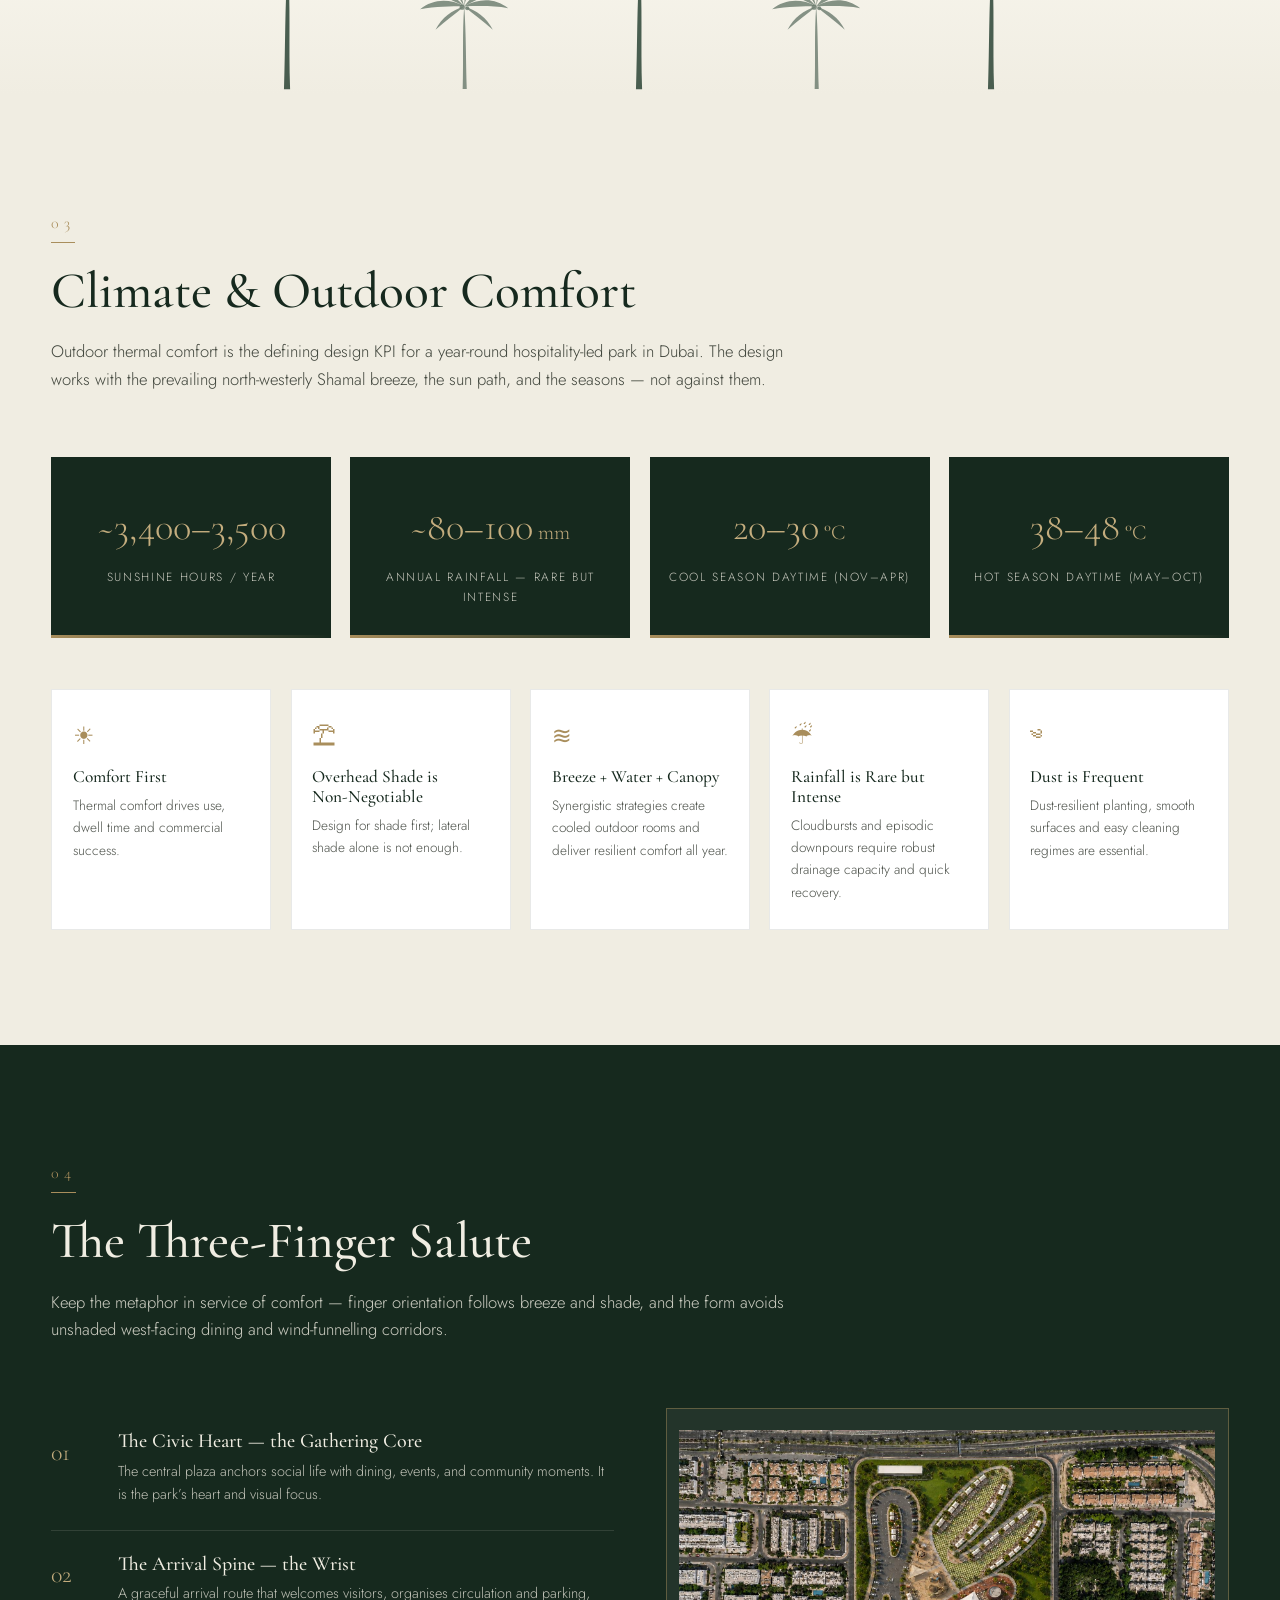
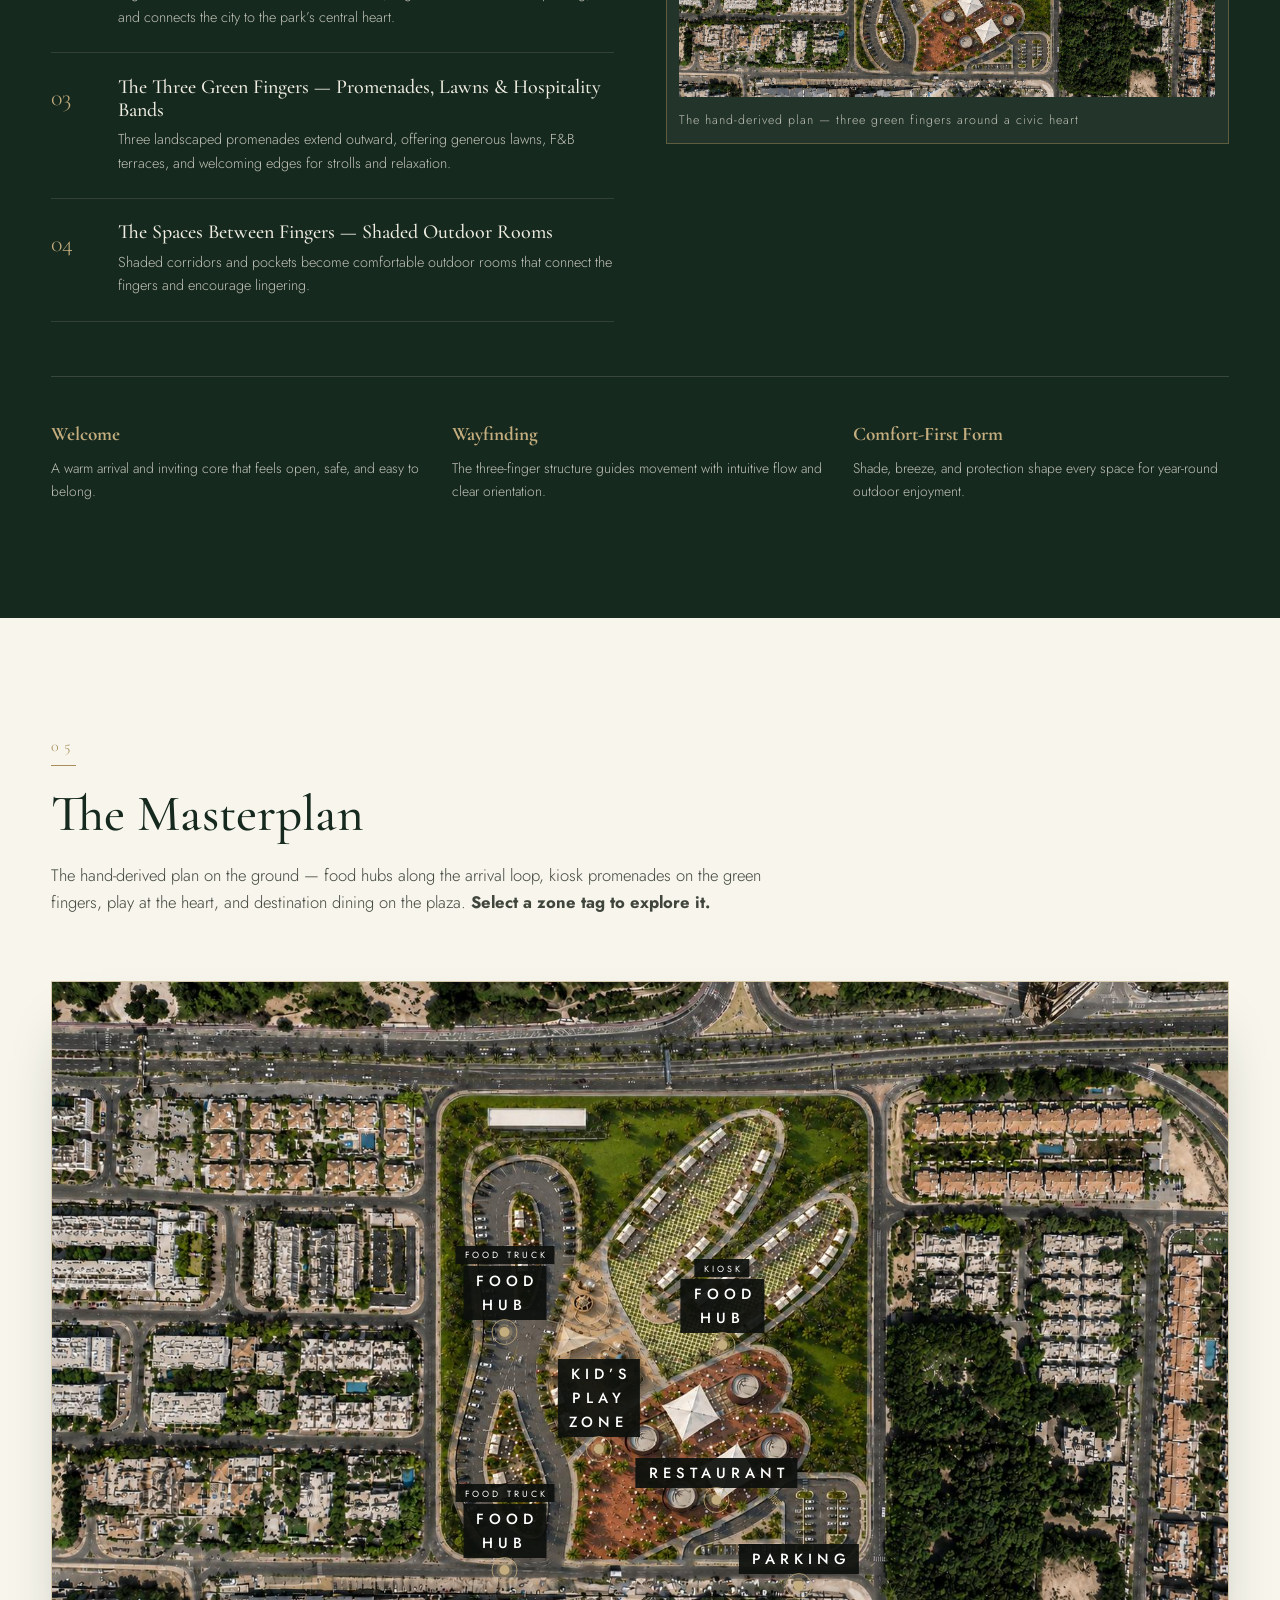
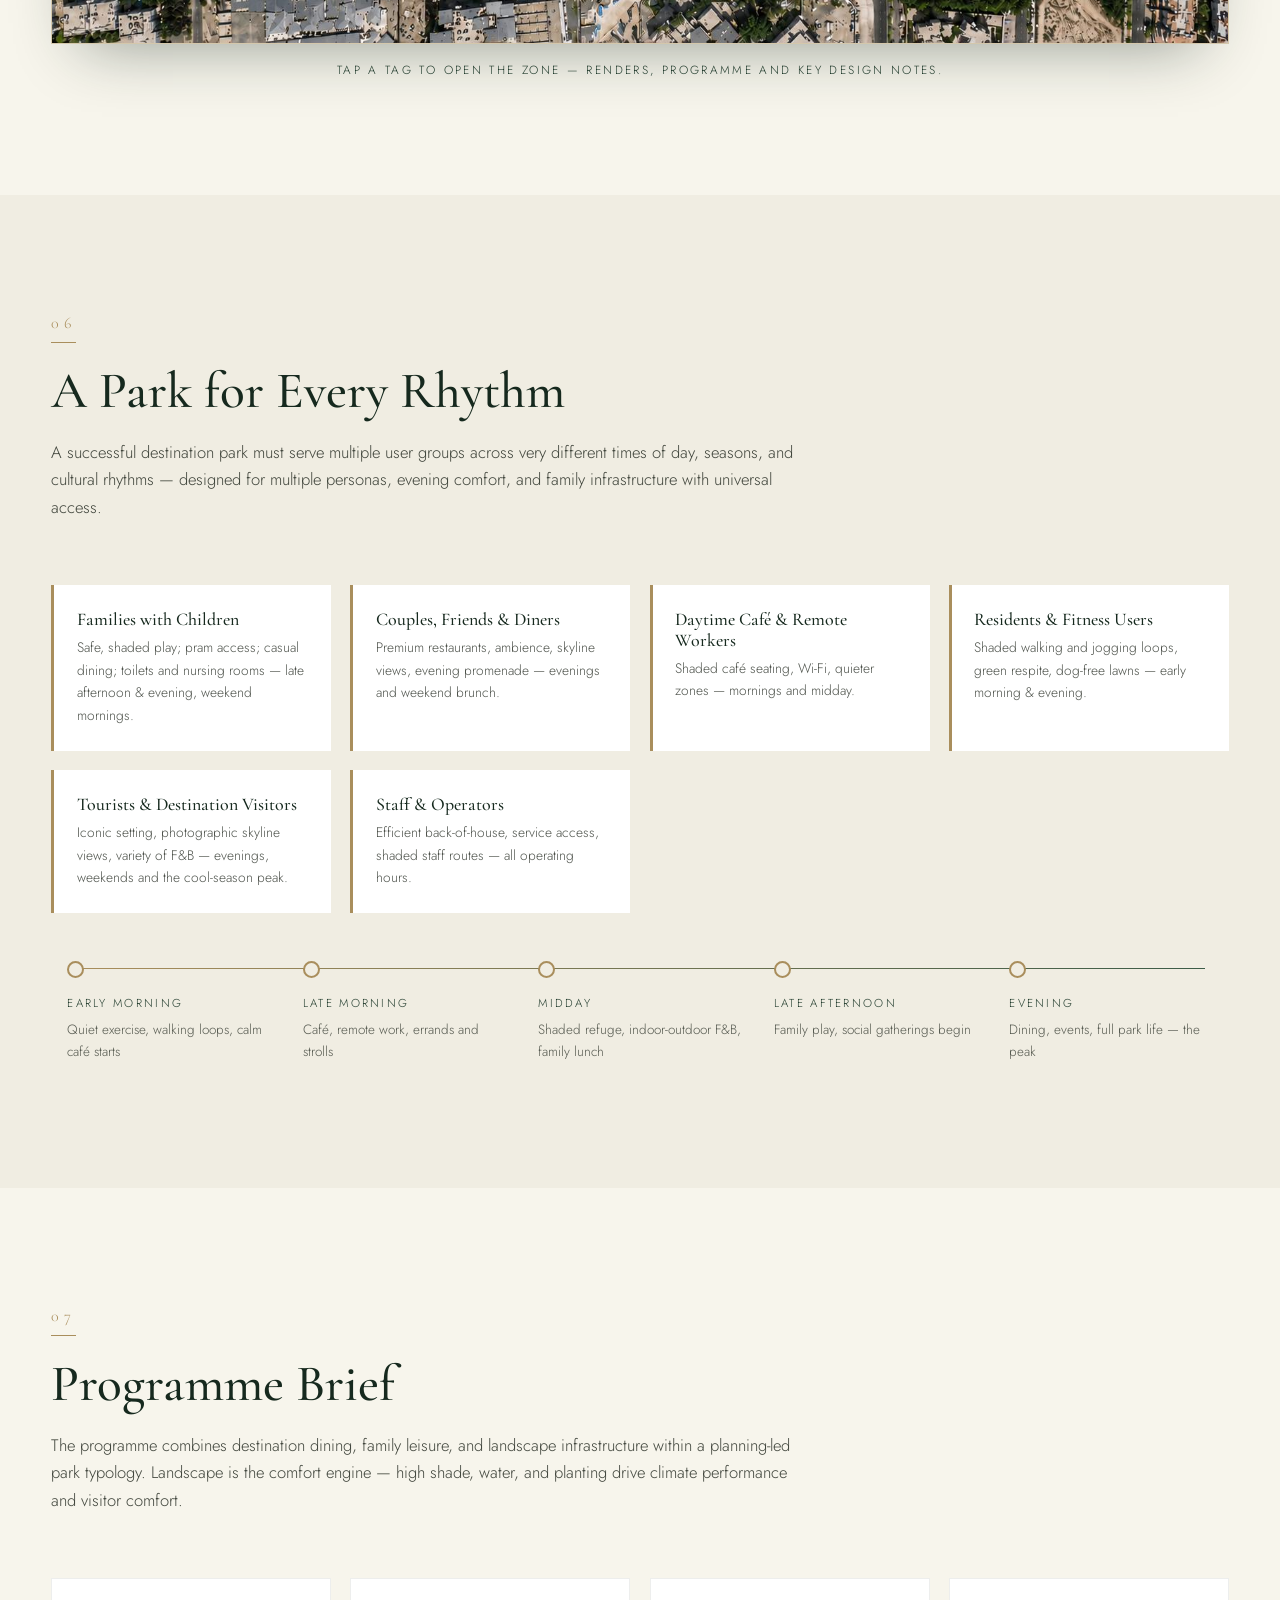
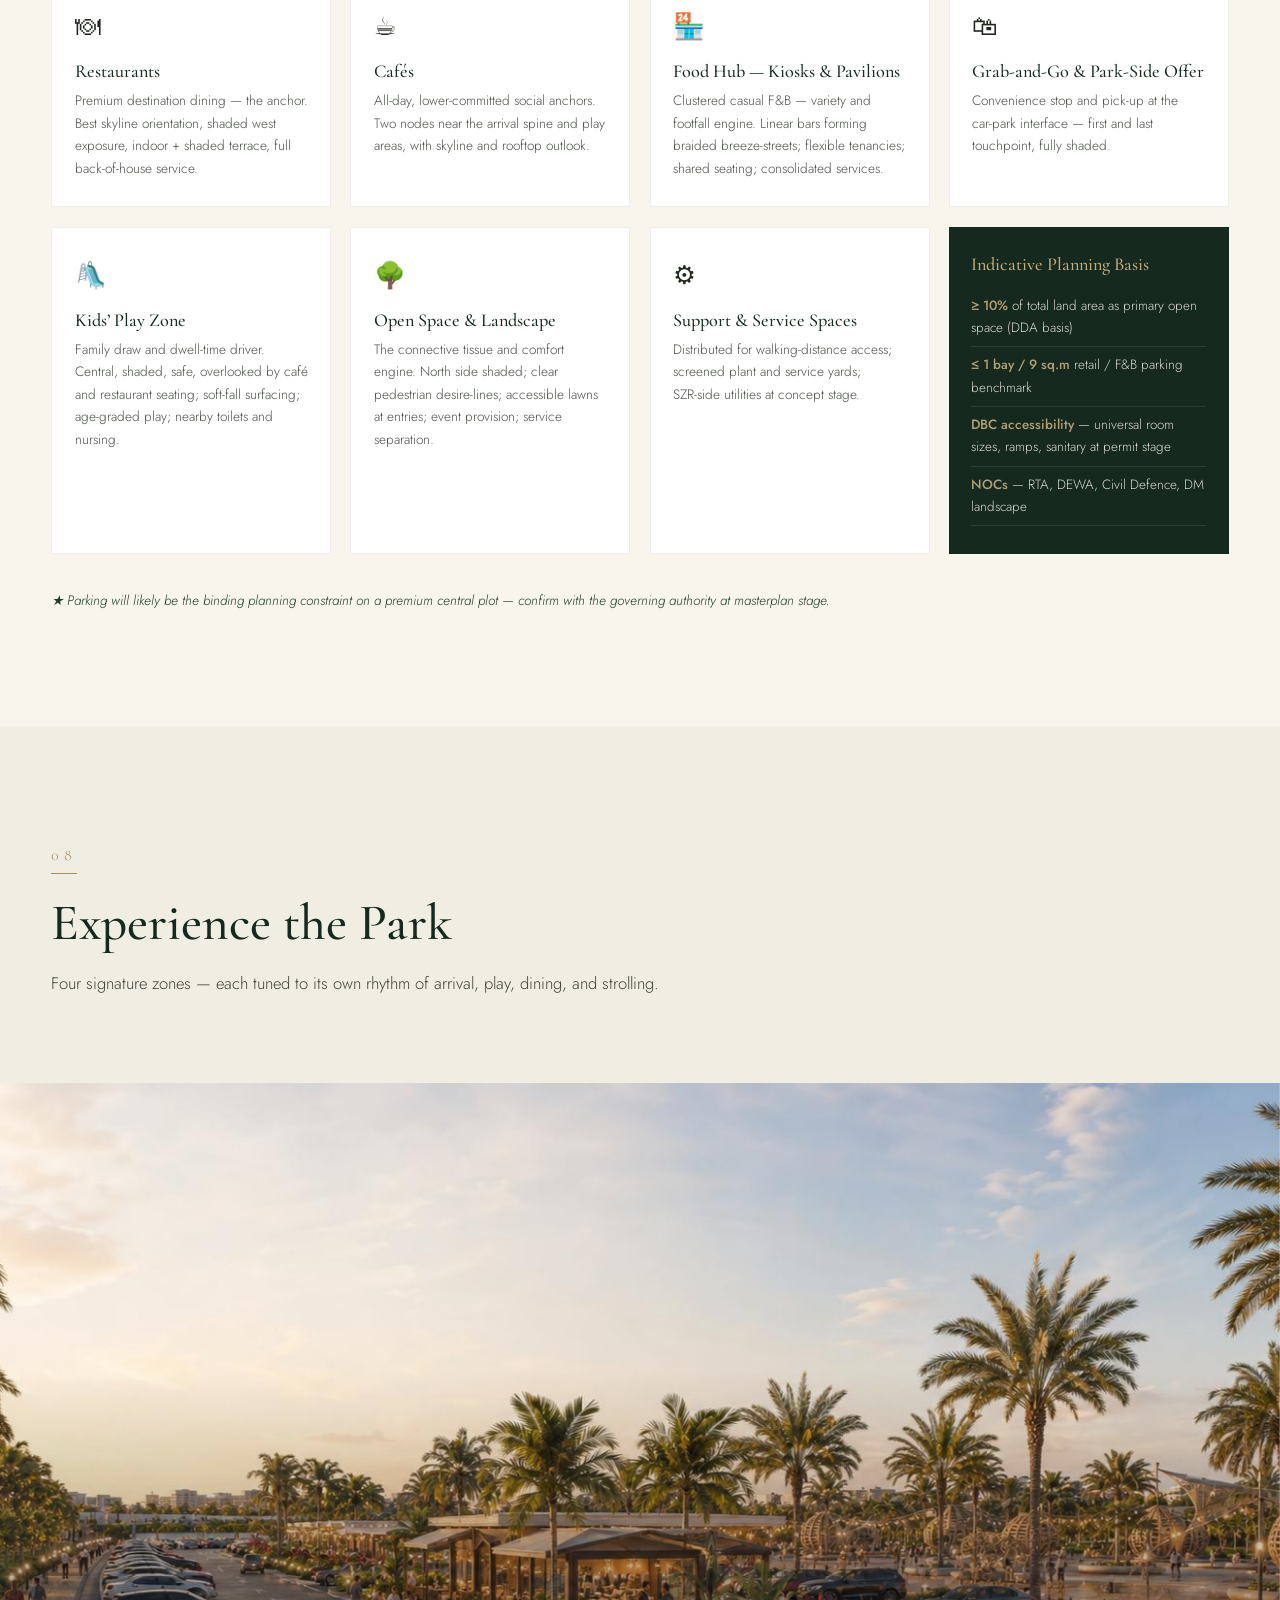
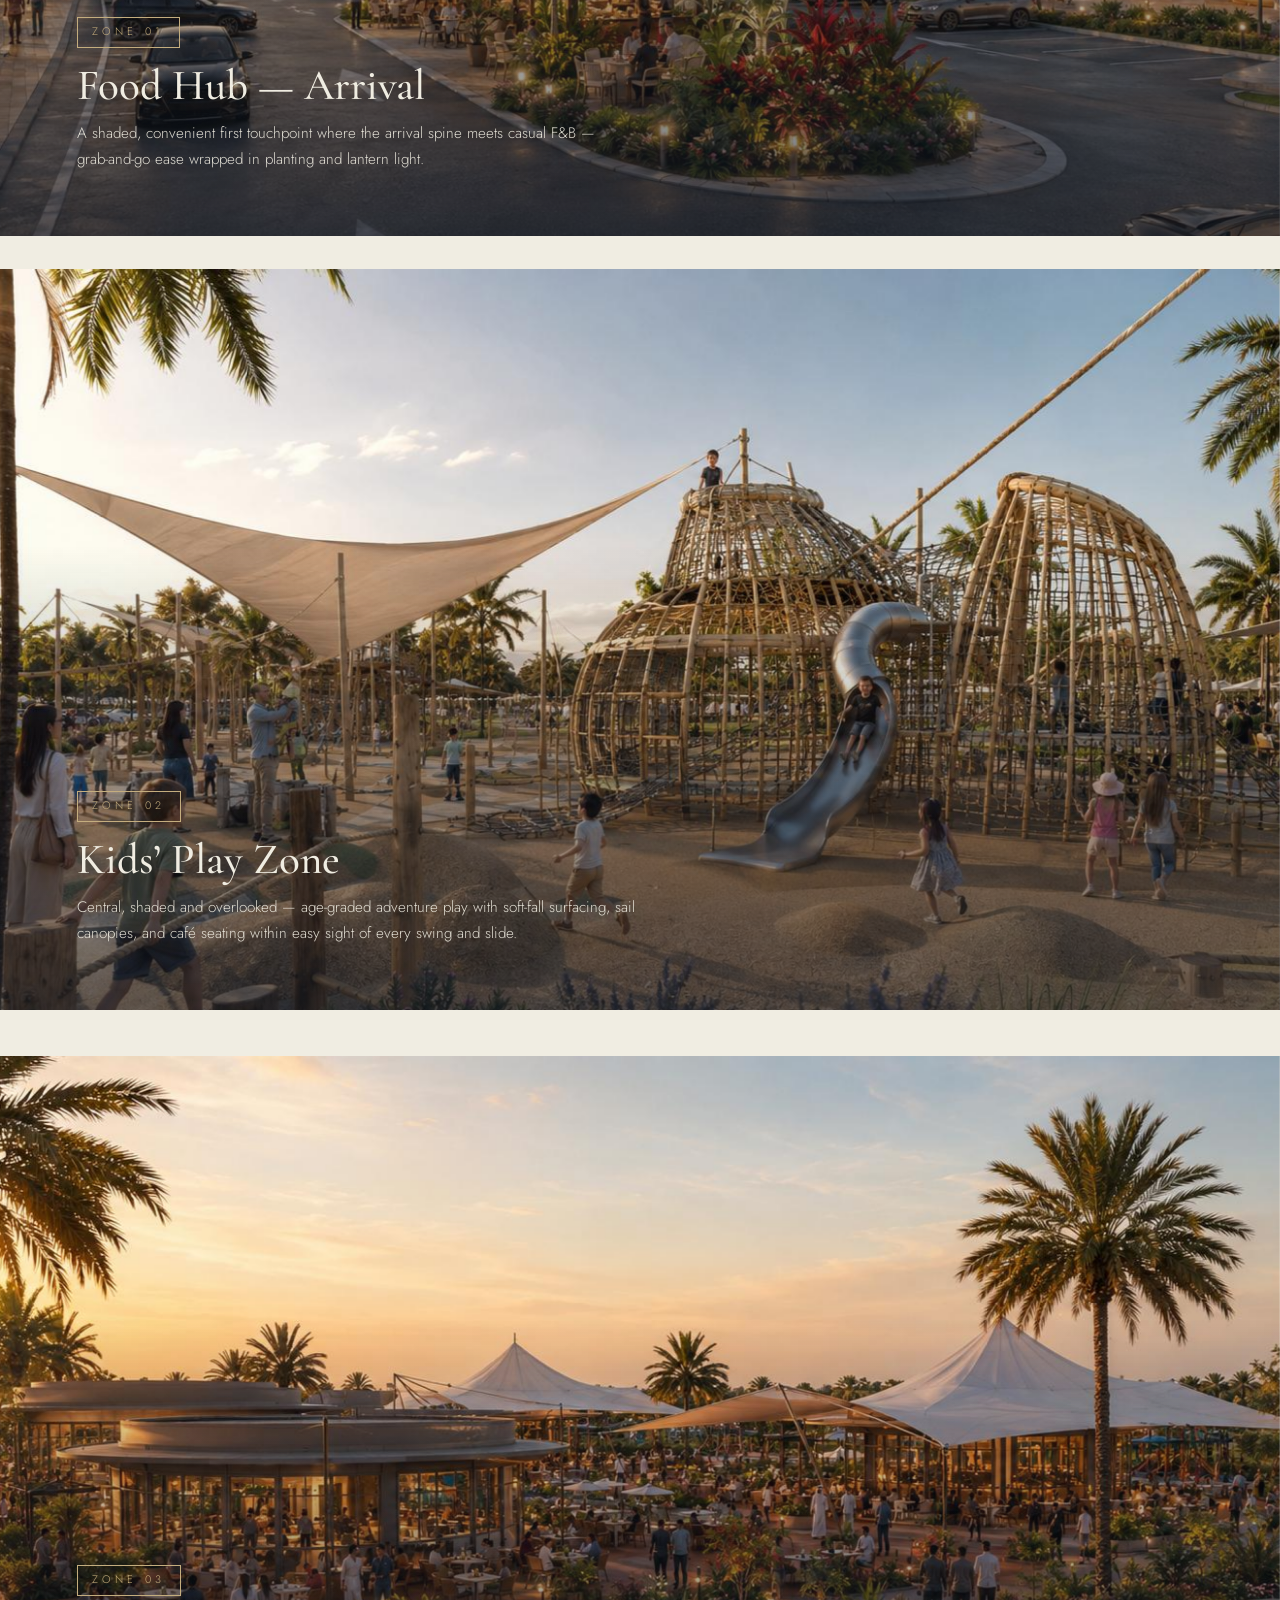
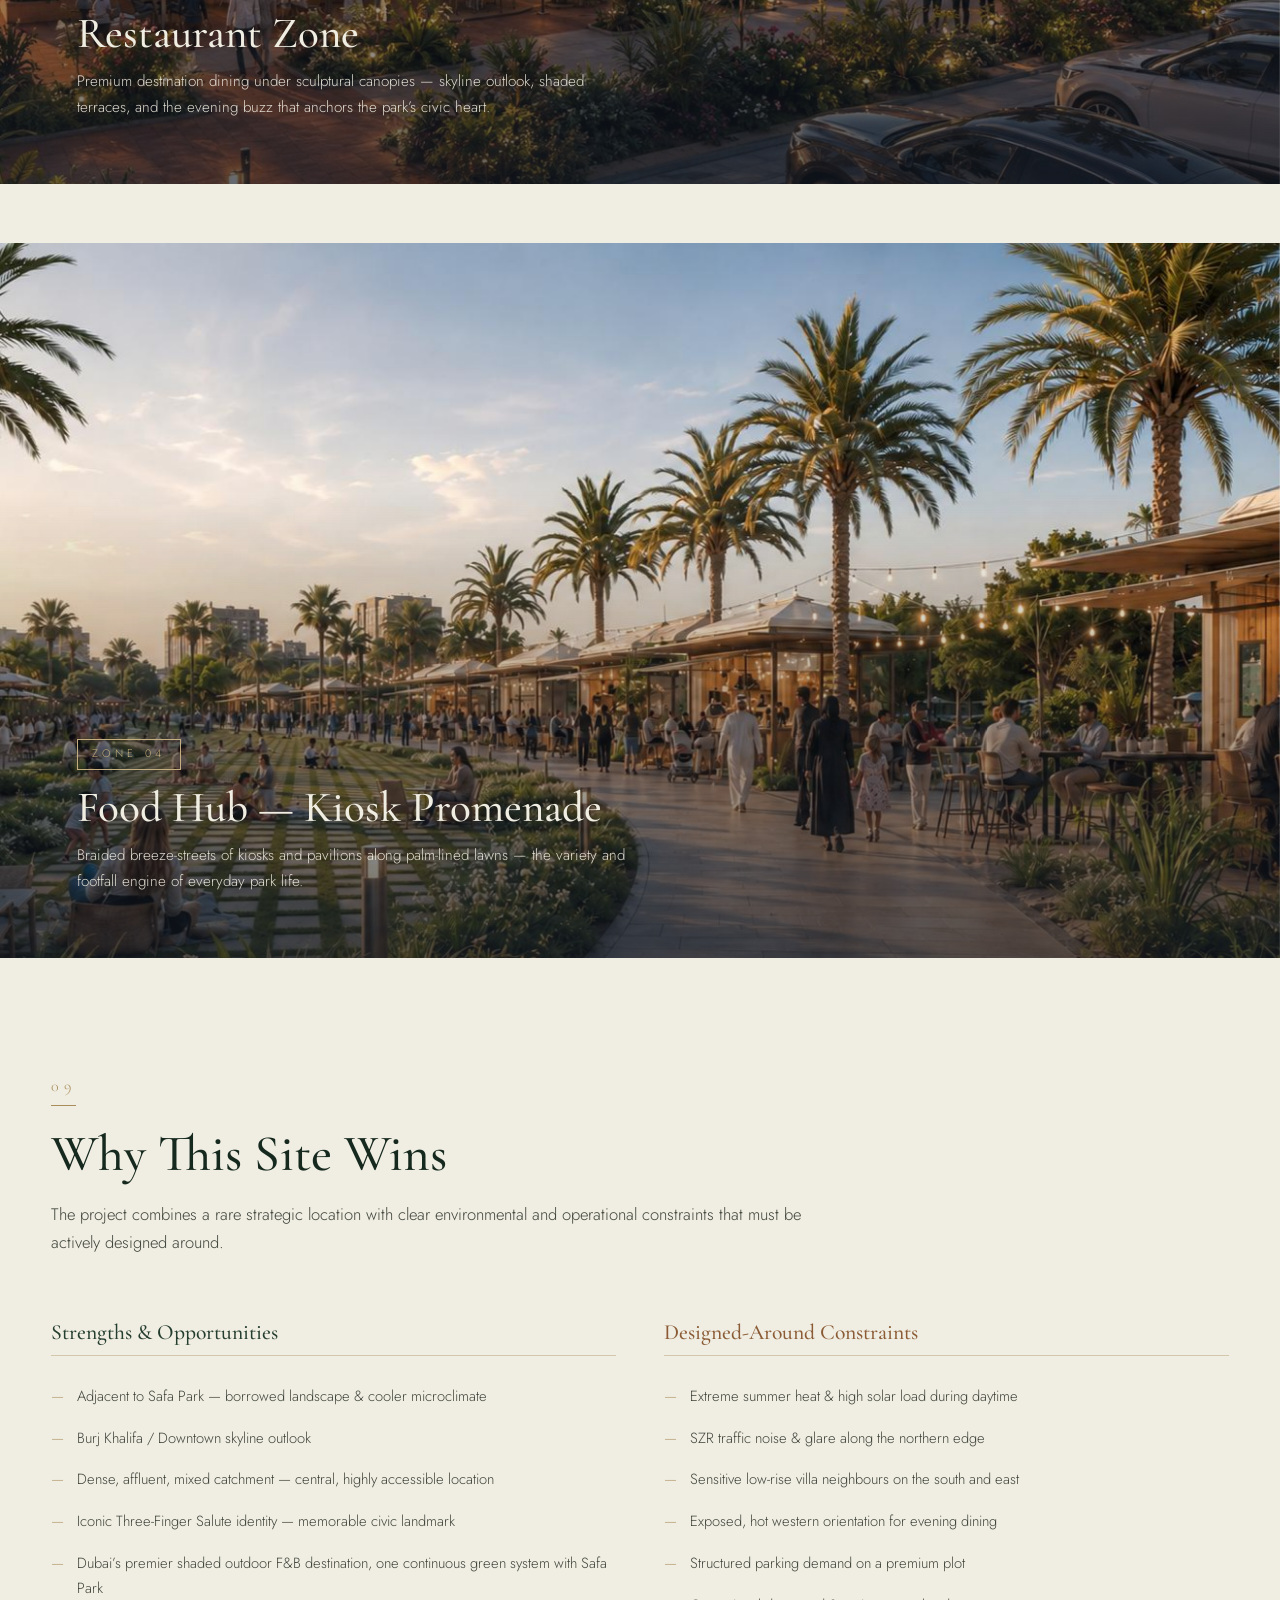
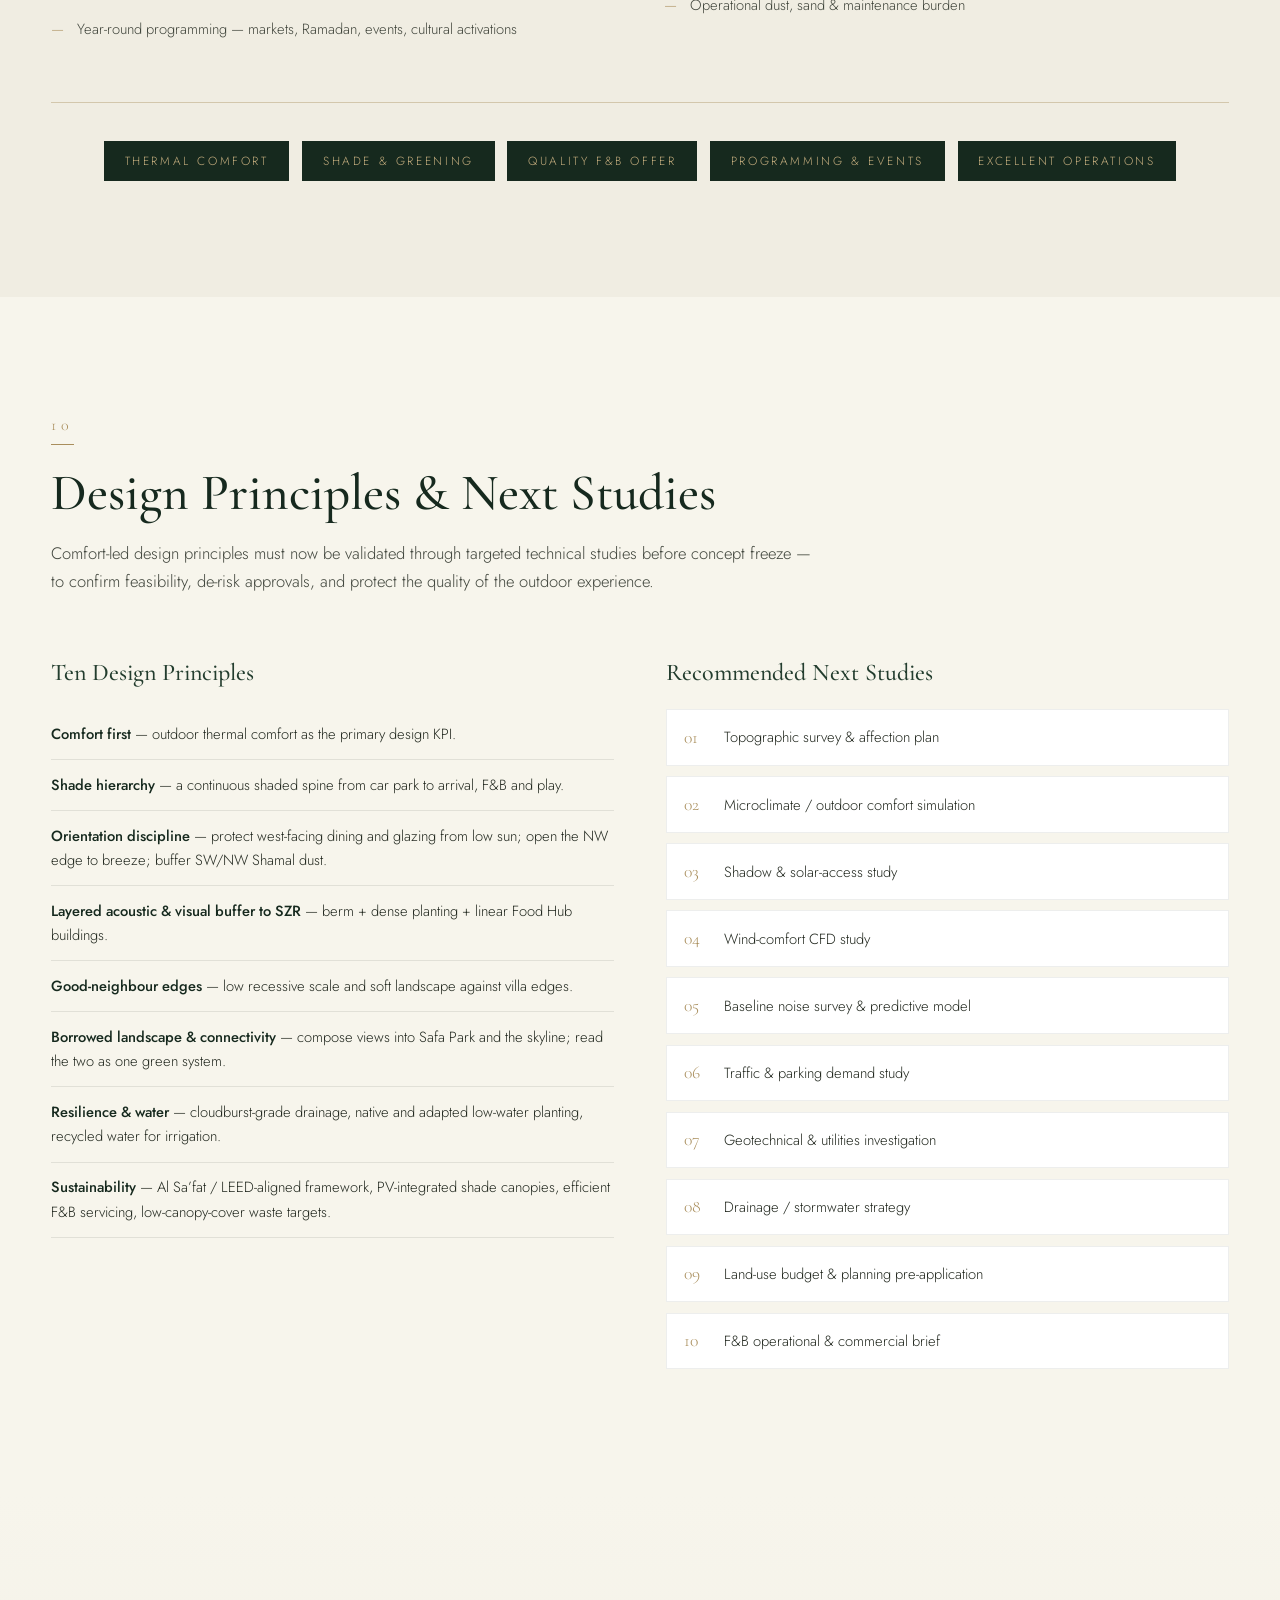
==== commit b9471033: "Replace 3D salute masterplan with interactive tagged site plan Remove the three.js Three-Finger Salu" ====
--- a/index.html
+++ b/index.html
@@ -25,6 +25,7 @@
       <a href="#site">Site</a>
       <a href="#climate">Climate</a>
       <a href="#concept">Concept</a>
+      <a href="#masterplan">Masterplan</a>
       <a href="#people">People</a>
       <a href="#programme">Programme</a>
       <a href="#experience">Experience</a>
@@ -262,27 +263,26 @@
 
         <div class="split rev">
           <figure class="split-media tilt-frame reveal">
-            <div class="parallax-window" id="masterplanWindow">
+            <div class="parallax-window">
               <img src="assets/img/access-aerial.jpg" alt="Aerial plan view showing the three-finger park layout within the villa neighbourhood" data-parallax-inner="0.18" loading="lazy">
             </div>
-            <figcaption>The hand&#8209;derived plan — three green fingers around a civic heart
-              <span class="gl-hint">Drag to orbit · hover the list to highlight</span></figcaption>
+            <figcaption>The hand&#8209;derived plan — three green fingers around a civic heart</figcaption>
           </figure>
 
           <ol class="anatomy">
-            <li class="reveal" data-zone="heart" tabindex="0">
+            <li class="reveal">
               <h3>The Civic Heart — the Gathering Core</h3>
               <p>The central plaza anchors social life with dining, events, and community moments. It is the park’s heart and visual focus.</p>
             </li>
-            <li class="reveal" data-zone="spine" tabindex="0">
+            <li class="reveal">
               <h3>The Arrival Spine — the Wrist</h3>
               <p>A graceful arrival route that welcomes visitors, organises circulation and parking, and connects the city to the park’s central heart.</p>
             </li>
-            <li class="reveal" data-zone="fingers" tabindex="0">
+            <li class="reveal">
               <h3>The Three Green Fingers — Promenades, Lawns &amp; Hospitality Bands</h3>
               <p>Three landscaped promenades extend outward, offering generous lawns, F&amp;B terraces, and welcoming edges for strolls and relaxation.</p>
             </li>
-            <li class="reveal" data-zone="rooms" tabindex="0">
+            <li class="reveal">
               <h3>The Spaces Between Fingers — Shaded Outdoor Rooms</h3>
               <p>Shaded corridors and pockets become comfortable outdoor rooms that connect the fingers and encourage lingering.</p>
             </li>
@@ -297,11 +297,73 @@
       </div>
     </section>
 
-    <!-- ====================== 05 PEOPLE ====================== -->
+    <!-- ====================== 05 MASTERPLAN ====================== -->
+    <section class="section section-alt" id="masterplan">
+      <div class="container">
+        <div class="section-head reveal">
+          <span class="sec-num">05</span>
+          <h2>The Masterplan</h2>
+          <p class="lede">The hand&#8209;derived plan on the ground — food hubs along the arrival loop, kiosk
+            promenades on the green fingers, play at the heart, and destination dining on the plaza.
+            <strong>Select a zone tag to explore it.</strong></p>
+        </div>
+      </div>
+
+      <div class="plan-stage container">
+        <div class="plan-frame reveal" id="planStage">
+          <img src="assets/img/site-plan.jpg" alt="Aerial masterplan of Keturah Square Park showing the food hubs, kiosk promenades, kid's play zone, restaurant plaza and parking">
+          <button class="plan-tag" data-zone="hub-north" style="--x:38.5%; --y:40%; --d:.05s" aria-haspopup="dialog">
+            <span class="tag-dot" aria-hidden="true"></span>
+            <span class="tag-label"><small>Food Truck</small><span>Food<br>Hub</span></span>
+          </button>
+          <button class="plan-tag" data-zone="kiosk" style="--x:57%; --y:42%; --d:.2s" aria-haspopup="dialog">
+            <span class="tag-dot" aria-hidden="true"></span>
+            <span class="tag-label"><small>Kiosk</small><span>Food<br>Hub</span></span>
+          </button>
+          <button class="plan-tag" data-zone="play" style="--x:46.5%; --y:57%; --d:.35s" aria-haspopup="dialog">
+            <span class="tag-dot" aria-hidden="true"></span>
+            <span class="tag-label"><span>Kid’s<br>Play<br>Zone</span></span>
+          </button>
+          <button class="plan-tag" data-zone="restaurant" style="--x:56.5%; --y:72%; --d:.5s" aria-haspopup="dialog">
+            <span class="tag-dot" aria-hidden="true"></span>
+            <span class="tag-label"><span>Restaurant</span></span>
+          </button>
+          <button class="plan-tag" data-zone="hub-south" style="--x:38.5%; --y:76%; --d:.65s" aria-haspopup="dialog">
+            <span class="tag-dot" aria-hidden="true"></span>
+            <span class="tag-label"><small>Food Truck</small><span>Food<br>Hub</span></span>
+          </button>
+          <button class="plan-tag" data-zone="parking" style="--x:63.5%; --y:85%; --d:.8s" aria-haspopup="dialog">
+            <span class="tag-dot" aria-hidden="true"></span>
+            <span class="tag-label"><span>Parking</span></span>
+          </button>
+        </div>
+        <p class="plan-hint reveal">Tap a tag to open the zone — renders, programme and key design notes.</p>
+      </div>
+
+      <!-- zone pop-up -->
+      <div class="zone-modal" id="zoneModal" role="dialog" aria-modal="true" aria-labelledby="zoneTitle" hidden>
+        <div class="zone-backdrop" data-close></div>
+        <article class="zone-card">
+          <button class="zone-close" data-close aria-label="Close zone details">&times;</button>
+          <div class="zone-media">
+            <img id="zoneImg" src="" alt="">
+            <div class="zone-thumbs" id="zoneThumbs"></div>
+          </div>
+          <div class="zone-body">
+            <span class="exp-tag" id="zoneKicker"></span>
+            <h3 id="zoneTitle"></h3>
+            <p id="zoneDesc"></p>
+            <ul id="zoneFeatures"></ul>
+          </div>
+        </article>
+      </div>
+    </section>
+
+    <!-- ====================== 06 PEOPLE ====================== -->
     <section class="section" id="people">
       <div class="container">
         <div class="section-head reveal">
-          <span class="sec-num">05</span>
+          <span class="sec-num">06</span>
           <h2>A Park for Every Rhythm</h2>
           <p class="lede">A successful destination park must serve multiple user groups across very different times
             of day, seasons, and cultural rhythms — designed for multiple personas, evening comfort, and
@@ -333,7 +395,7 @@
     <section class="section section-alt" id="programme">
       <div class="container">
         <div class="section-head reveal">
-          <span class="sec-num">06</span>
+          <span class="sec-num">07</span>
           <h2>Programme Brief</h2>
           <p class="lede">The programme combines destination dining, family leisure, and landscape infrastructure
             within a planning&#8209;led park typology. Landscape is the comfort engine — high shade, water, and
@@ -368,7 +430,7 @@
     <section class="experience" id="experience">
       <div class="container exp-head">
         <div class="section-head reveal">
-          <span class="sec-num">07</span>
+          <span class="sec-num">08</span>
           <h2>Experience the Park</h2>
           <p class="lede">Four signature zones — each tuned to its own rhythm of arrival, play, dining, and strolling.</p>
         </div>
@@ -423,7 +485,7 @@
     <section class="section" id="strategy">
       <div class="container">
         <div class="section-head reveal">
-          <span class="sec-num">08</span>
+          <span class="sec-num">09</span>
           <h2>Why This Site Wins</h2>
           <p class="lede">The project combines a rare strategic location with clear environmental and operational
             constraints that must be actively designed around.</p>
@@ -465,7 +527,7 @@
     <section class="section section-alt" id="delivery">
       <div class="container">
         <div class="section-head reveal">
-          <span class="sec-num">09</span>
+          <span class="sec-num">10</span>
           <h2>Design Principles &amp; Next Studies</h2>
           <p class="lede">Comfort&#8209;led design principles must now be validated through targeted technical
             studies before concept freeze — to confirm feasibility, de&#8209;risk approvals, and protect the
@@ -535,7 +597,8 @@
       </div>
       <nav aria-label="Footer">
         <a href="#vision">Vision</a><a href="#site">Site</a><a href="#climate">Climate</a>
-        <a href="#concept">Concept</a><a href="#programme">Programme</a><a href="#delivery">Delivery</a>
+        <a href="#concept">Concept</a><a href="#masterplan">Masterplan</a>
+        <a href="#programme">Programme</a><a href="#delivery">Delivery</a>
       </nav>
       <div class="foot-meta">
         <p>&copy; 2026 Keturah Square Park. All rights reserved.</p>
--- a/css/style.css
+++ b/css/style.css
@@ -545,21 +545,119 @@
 body.gl-on .hero-fireflies,
 body.gl-on .hero-trees { display: none; }
 
-#masterplanWindow { position: relative; }
-#masterplanWindow.gl { height: 480px; cursor: grab; }
-#masterplanWindow.gl:active { cursor: grabbing; }
-.masterplan-canvas { width: 100%; height: 100%; display: block; touch-action: pan-y; }
-
-.gl-hint { display: none; }
-body.gl-on .gl-hint {
-  display: block; margin-top: .3rem;
-  font-size: .68rem; letter-spacing: .14em; text-transform: uppercase; color: var(--gold);
-}
-body.gl-on .anatomy li[data-zone] { cursor: pointer; transition: background .3s; }
-body.gl-on .anatomy li[data-zone]:hover,
-body.gl-on .anatomy li[data-zone]:focus-visible {
-  background: rgba(169, 142, 92, .08); outline: none;
-}
+/* ======================= interactive masterplan ========================= */
+
+.plan-stage { margin-top: .5rem; }
+
+.plan-frame {
+  position: relative; overflow: hidden;
+  border: 1px solid rgba(169, 142, 92, .45); padding: 0;
+  box-shadow: 0 30px 60px -30px rgba(22, 41, 30, .45);
+}
+.plan-frame img { width: 100%; display: block; }
+
+.plan-hint {
+  margin-top: 1rem; font-size: .74rem; letter-spacing: .2em;
+  text-transform: uppercase; color: var(--green); opacity: .7; text-align: center;
+}
+
+/* tags — anchored by --x/--y, dot on the spot, label above it */
+.plan-tag {
+  position: absolute; left: var(--x); top: var(--y);
+  transform: translate(-50%, 0);
+  background: none; border: 0; padding: 0; cursor: pointer;
+  display: flex; flex-direction: column; align-items: center;
+  opacity: 0; scale: .3; translate: 0 14px;
+  transition: opacity .55s var(--ease-out) var(--d, 0s),
+              scale .55s cubic-bezier(.2, 1.6, .4, 1) var(--d, 0s),
+              translate .55s var(--ease-out) var(--d, 0s);
+}
+.plan-frame.tags-in .plan-tag { opacity: 1; scale: 1; translate: 0 0; }
+
+.tag-label {
+  display: flex; flex-direction: column; align-items: center; gap: 2px;
+  transition: transform .3s var(--ease-out);
+}
+.tag-label small,
+.tag-label span {
+  background: rgba(12, 16, 12, .92); color: #fff;
+  font-family: var(--sans); text-transform: uppercase; text-align: center;
+  letter-spacing: .34em; text-indent: .34em; white-space: nowrap;
+}
+.tag-label span { font-size: clamp(.6rem, 1.15vw, .95rem); font-weight: 500; padding: .2em .55em; line-height: 1.65; }
+.tag-label small { font-size: clamp(.42rem, .7vw, .58rem); padding: .25em .7em; }
+
+.tag-dot {
+  order: 1; width: 10px; height: 10px; margin-top: 7px;
+  border-radius: 50%; background: var(--gold-soft);
+  box-shadow: 0 0 0 3px rgba(196, 173, 126, .35);
+  position: relative;
+}
+.tag-dot::after {
+  content: ""; position: absolute; inset: -8px; border-radius: 50%;
+  border: 1px solid rgba(196, 173, 126, .8);
+  animation: tagPing 2.4s ease-out infinite;
+}
+@keyframes tagPing {
+  0% { transform: scale(.4); opacity: 1; }
+  70%, 100% { transform: scale(1.6); opacity: 0; }
+}
+
+.plan-tag:hover .tag-label, .plan-tag:focus-visible .tag-label { transform: translateY(-3px); }
+.plan-tag:hover .tag-label span, .plan-tag:focus-visible .tag-label span { background: var(--green-deep); }
+.plan-tag:focus-visible { outline: 2px solid var(--gold); outline-offset: 4px; }
+
+/* zone pop-up */
+.zone-modal { position: fixed; inset: 0; z-index: 200; display: grid; place-items: center; padding: 1.2rem; }
+.zone-modal[hidden] { display: none; }
+
+.zone-backdrop {
+  position: absolute; inset: 0; background: rgba(13, 20, 15, .72);
+  backdrop-filter: blur(6px); opacity: 0; transition: opacity .4s;
+}
+.zone-modal.open .zone-backdrop { opacity: 1; }
+
+.zone-card {
+  position: relative; z-index: 1; width: min(980px, 100%);
+  max-height: min(86vh, 720px); overflow: auto;
+  background: var(--cream-soft); display: grid; grid-template-columns: 1.25fr 1fr;
+  opacity: 0; transform: translateY(36px) scale(.97);
+  transition: opacity .45s var(--ease-out), transform .45s var(--ease-out);
+}
+.zone-modal.open .zone-card { opacity: 1; transform: none; }
+@media (max-width: 820px) { .zone-card { grid-template-columns: 1fr; } }
+
+.zone-close {
+  position: absolute; top: .6rem; right: .6rem; z-index: 2;
+  width: 40px; height: 40px; border: 0; border-radius: 50%; cursor: pointer;
+  background: rgba(12, 16, 12, .65); color: #fff; font-size: 1.5rem; line-height: 1;
+  transition: background .3s;
+}
+.zone-close:hover { background: var(--green-deep); }
+
+.zone-media { display: flex; flex-direction: column; min-width: 0; }
+.zone-media > img { width: 100%; aspect-ratio: 16 / 10; object-fit: cover; }
+.zone-thumbs { display: flex; gap: .45rem; padding: .55rem; }
+.zone-thumbs button {
+  border: 2px solid transparent; padding: 0; cursor: pointer; background: none;
+  width: 86px; flex: none; transition: border-color .25s;
+}
+.zone-thumbs button img { width: 100%; aspect-ratio: 16 / 10; object-fit: cover; display: block; }
+.zone-thumbs button.active, .zone-thumbs button:hover { border-color: var(--gold); }
+.zone-thumbs:has(> :only-child) { display: none; }
+
+.zone-body { padding: 2rem 1.8rem 1.8rem; }
+.zone-body h3 { font-size: clamp(1.5rem, 2.6vw, 2rem); color: var(--green-deep); margin: .7rem 0 .6rem; }
+.zone-body p { font-size: .92rem; opacity: .85; }
+.zone-body .exp-tag { color: var(--gold); border-color: var(--gold); }
+#zoneFeatures { list-style: none; margin-top: 1.1rem; }
+#zoneFeatures li {
+  position: relative; padding: .45rem 0 .45rem 1.5rem; font-size: .87rem; opacity: .85;
+  border-top: 1px solid rgba(34, 40, 31, .08);
+}
+#zoneFeatures li::before { content: "—"; position: absolute; left: 0; color: var(--gold); }
+
+body.modal-open { overflow: hidden; }
 
 /* ===================== reduced motion & print =========================== */
 
@@ -567,7 +665,9 @@
   html { scroll-behavior: auto; }
   .reveal { opacity: 1; transform: none; transition: none; }
   .hero-title .line span { animation: none; transform: none; }
-  .palm .crown, .palm .frond, .firefly, .cue-line::after { animation: none !important; }
+  .palm .crown, .palm .frond, .firefly, .cue-line::after, .tag-dot::after { animation: none !important; }
+  .plan-tag { opacity: 1; scale: 1; translate: 0 0; transition: none; }
+  .zone-card, .zone-backdrop { transition: none; }
   .firefly { opacity: .4; }
   .hero-media img, .band-media img, .exp-media img, .parallax-window img { height: 100%; transform: none !important; }
 }
